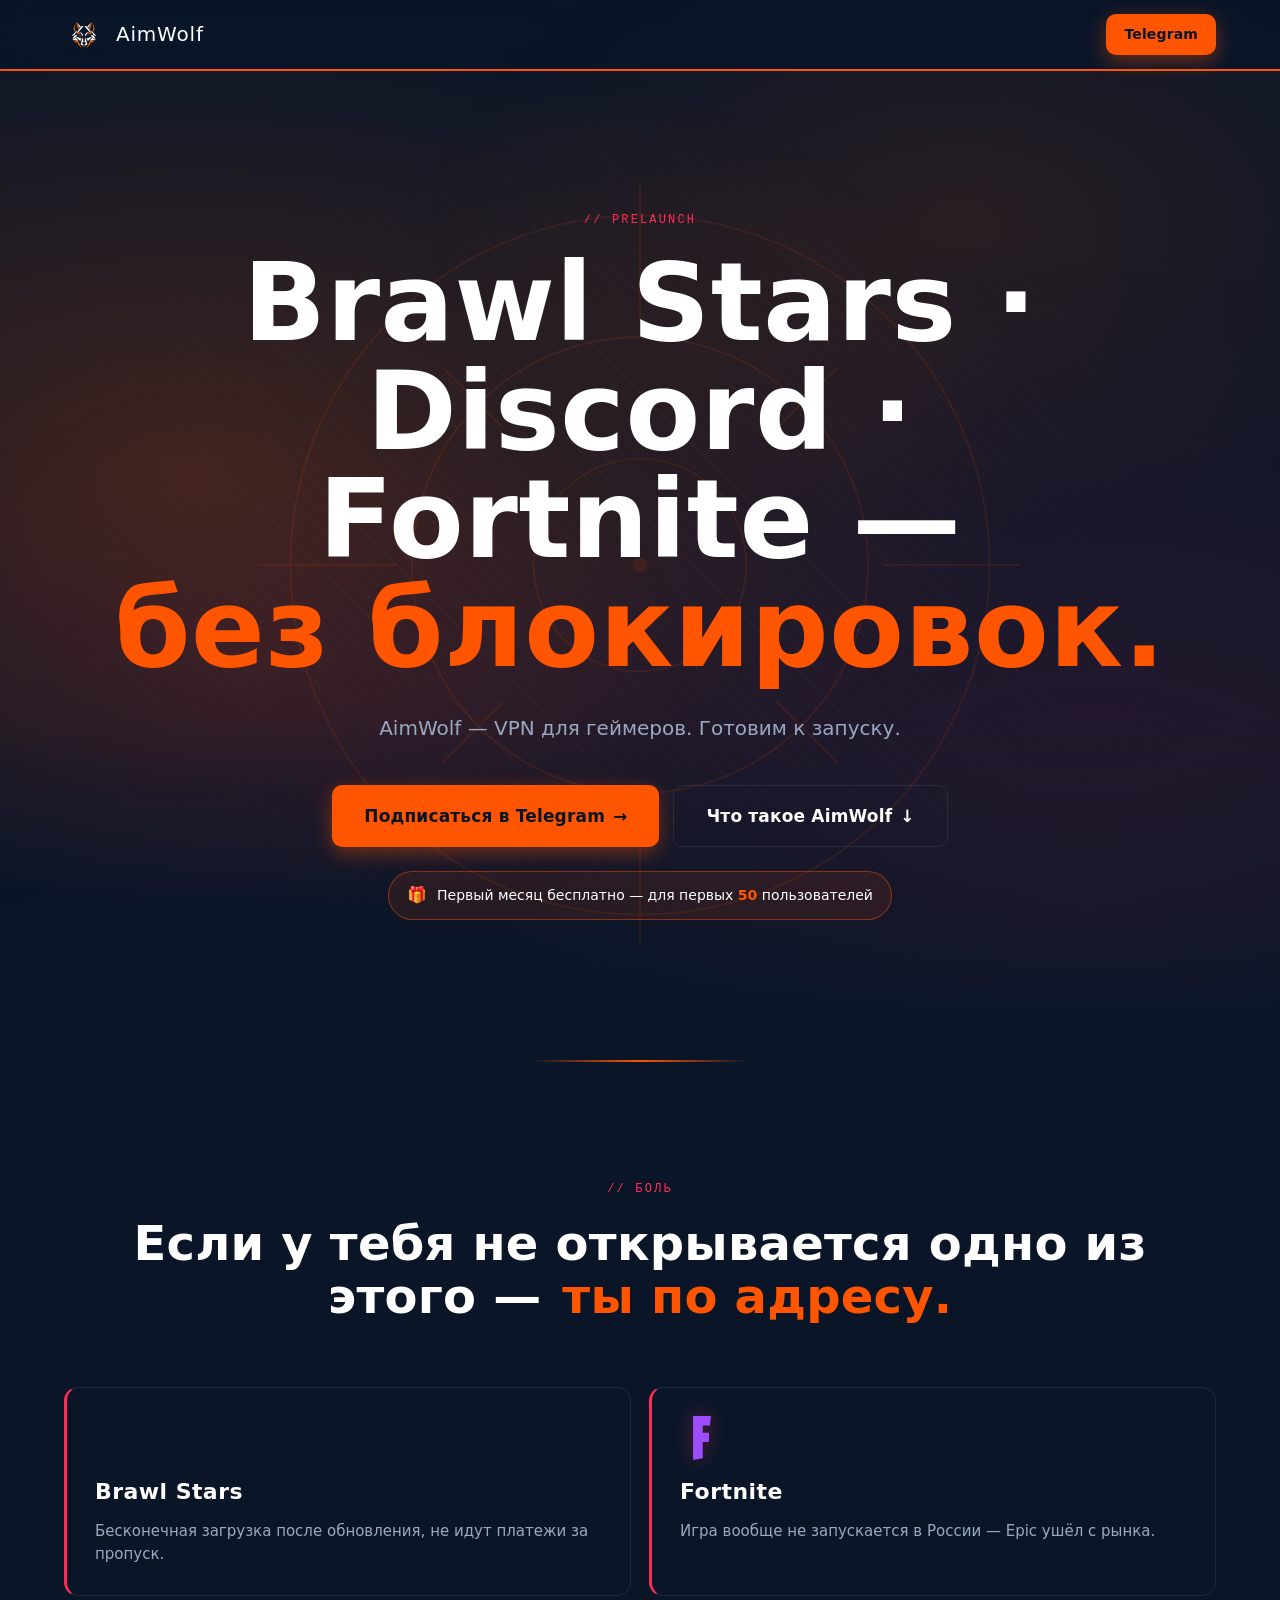
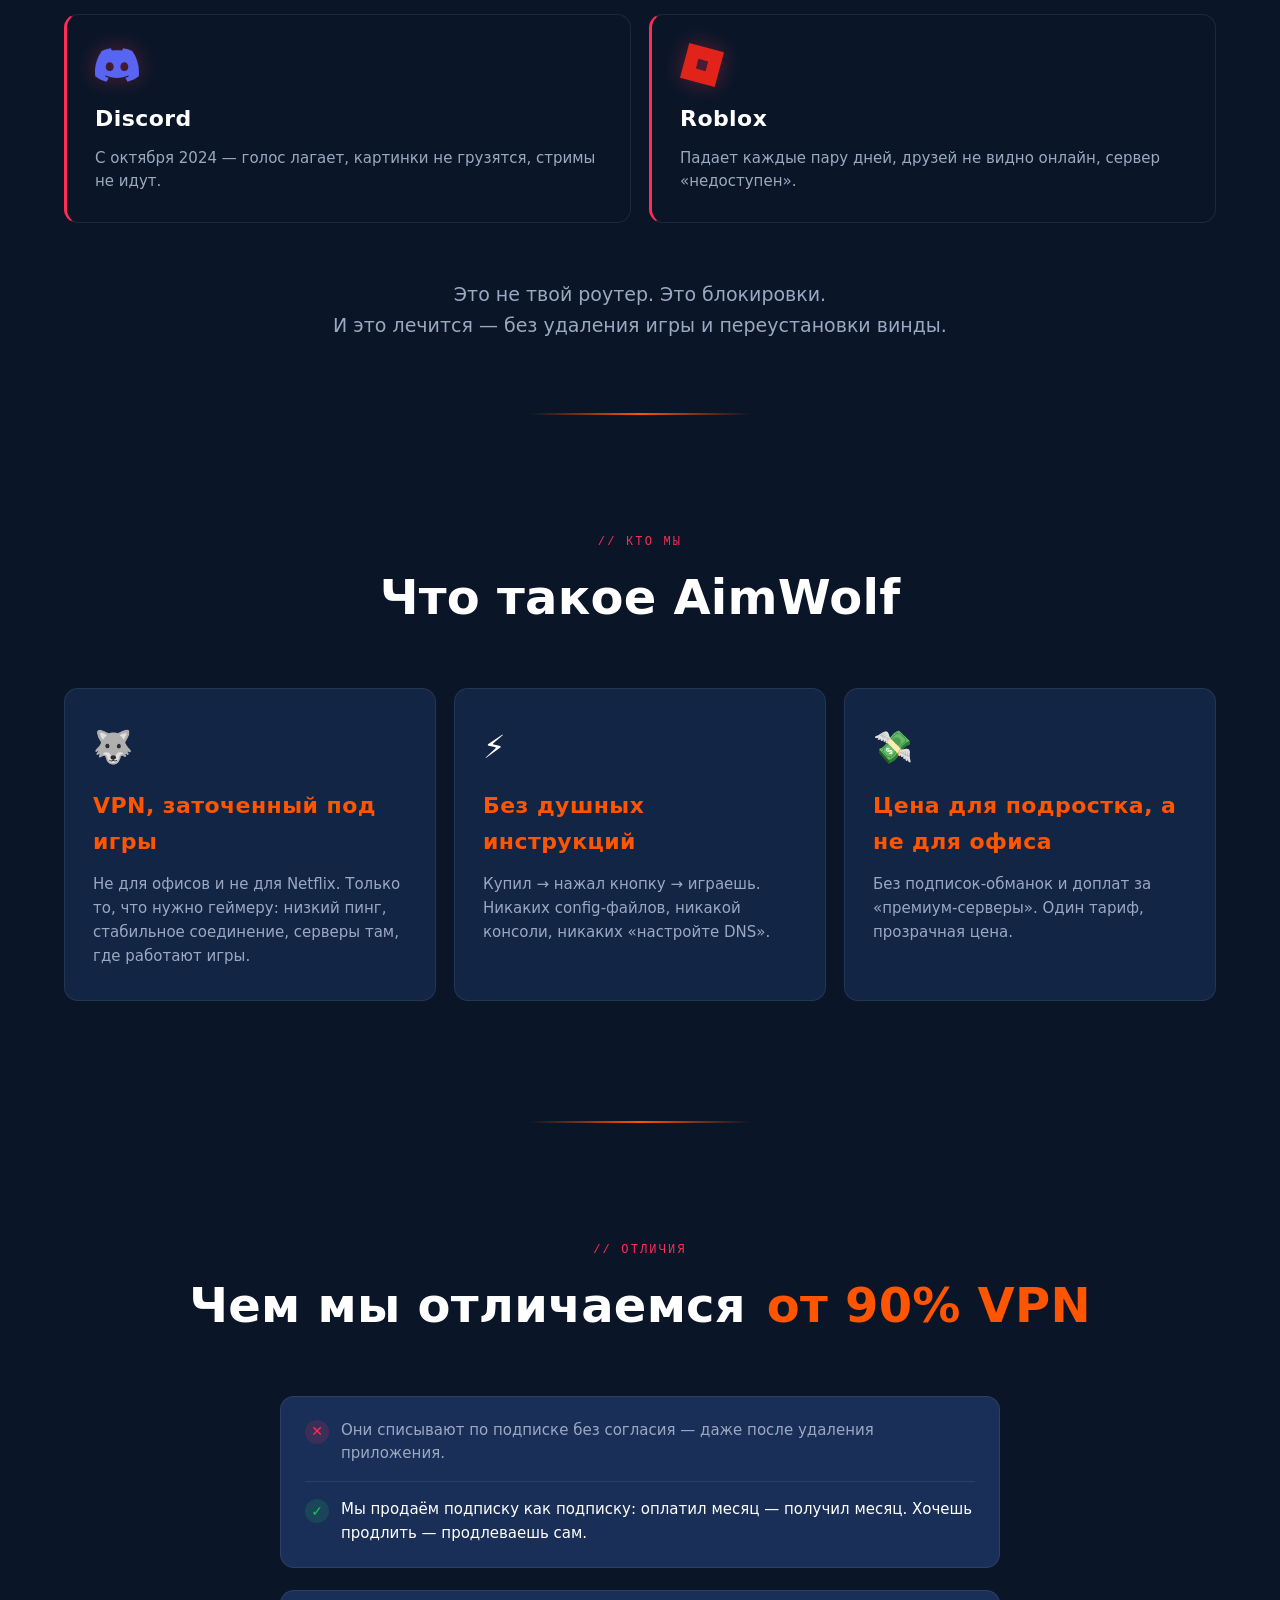
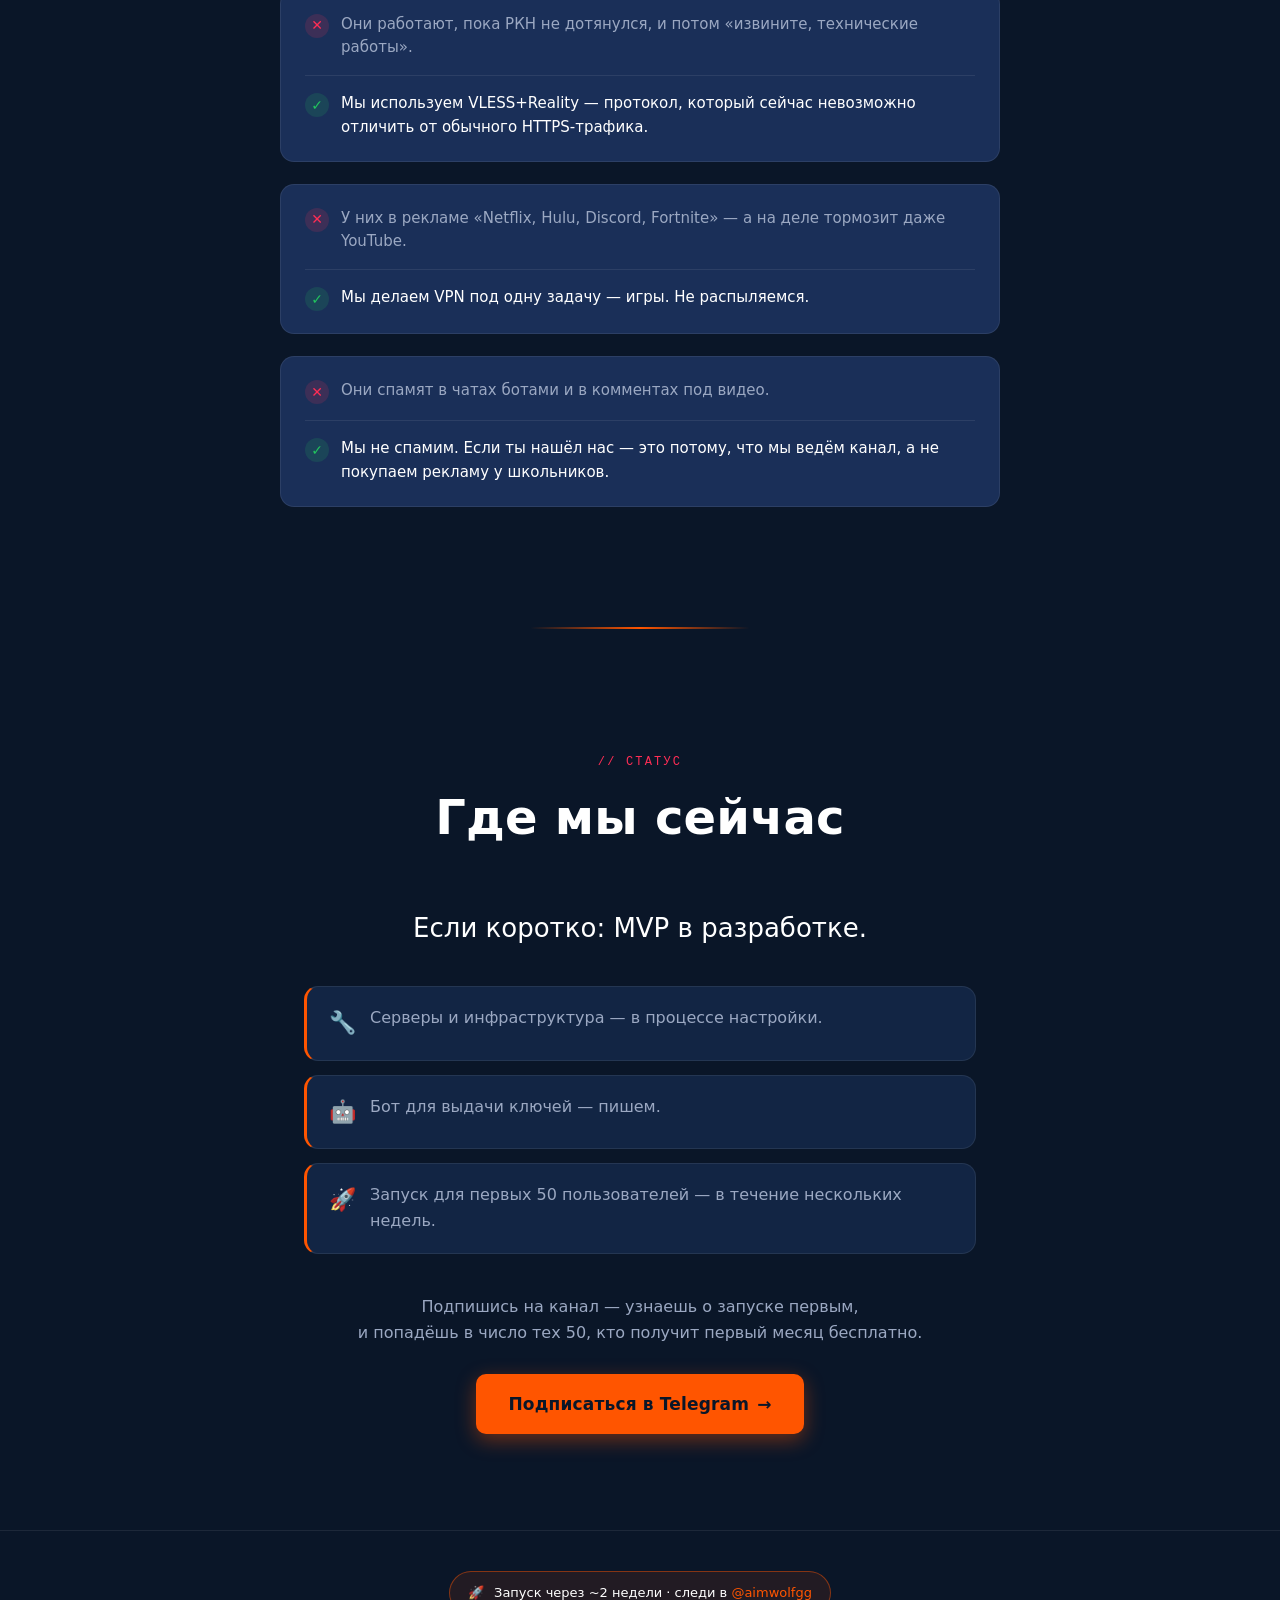
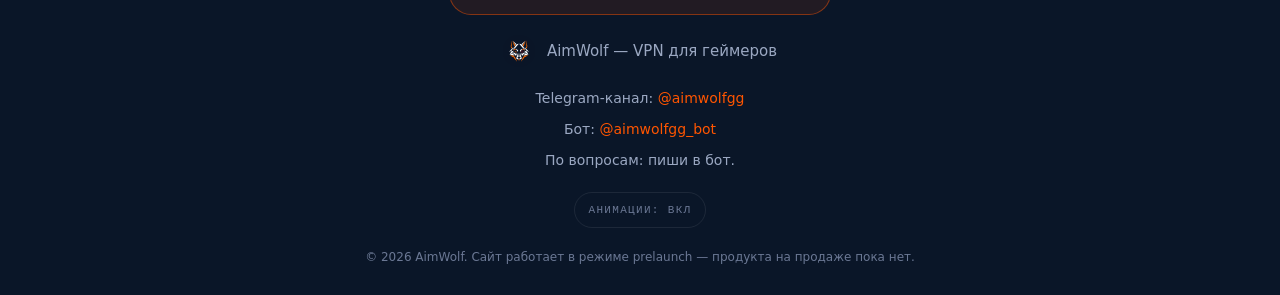
==== index.html @ 6e592250 "Заменил эмодзи на иконки сервисов в блоке «Боль» - Brawl Stars / Discord / Fortnite / Roblox: PNG/SV" ====
<!DOCTYPE html>
<html lang="ru">
<head>
  <meta charset="UTF-8">
  <meta name="viewport" content="width=device-width, initial-scale=1.0">
  <meta name="theme-color" content="#0A1628">

  <!-- Безопасность (frame-ancestors не работает через meta — задаётся серверным X-Frame-Options) -->
  <meta http-equiv="Content-Security-Policy"
        content="default-src 'self'; img-src 'self' data:; style-src 'self' https://fonts.googleapis.com; font-src https://fonts.gstatic.com; script-src 'self'; base-uri 'self'; form-action 'self';">
  <meta http-equiv="X-Content-Type-Options" content="nosniff">
  <meta name="referrer" content="strict-origin-when-cross-origin">

  <!-- SEO -->
  <title>AimWolf — VPN для геймеров. Brawl Stars, Discord, Fortnite без блокировок</title>
  <meta name="description" content="VPN для тех, кто играет. Возвращаем Brawl Stars, Discord, Fortnite, Roblox в России. Без душных инструкций, без подписок-обманок. Скоро запуск.">

  <!-- Open Graph -->
  <meta property="og:type" content="website">
  <meta property="og:title" content="AimWolf — VPN для геймеров">
  <meta property="og:description" content="Brawl Stars · Discord · Fortnite — без блокировок. Скоро запуск.">
  <meta property="og:image" content="https://aimwolfgg.github.io/assets/img/og-banner.png">
  <meta property="og:url" content="https://aimwolfgg.github.io">
  <meta property="og:locale" content="ru_RU">
  <meta name="twitter:card" content="summary_large_image">

  <!-- Favicon -->
  <link rel="icon" type="image/png" href="assets/img/logo.jpg">

  <!-- Шрифты — preconnect для скорости -->
  <link rel="preconnect" href="https://fonts.googleapis.com">
  <link rel="preconnect" href="https://fonts.gstatic.com" crossorigin>
  <link rel="stylesheet" href="https://fonts.googleapis.com/css2?family=Russo+One&family=Inter:wght@400;500;600;700&family=JetBrains+Mono:wght@500&display=swap">

  <link rel="stylesheet" href="assets/css/styles.css">
</head>
<body>

  <!-- ============== HEADER ============== -->
  <header class="site-header">
    <div class="container site-header__inner">
      <a href="#top" class="site-header__brand" aria-label="AimWolf — на главную">
        <img src="assets/img/logo.jpg" alt="" class="site-header__logo" width="40" height="40">
        <span class="site-header__name">AimWolf</span>
      </a>
      <a href="https://t.me/aimwolfgg"
         class="btn btn--primary btn--small"
         target="_blank"
         rel="noopener noreferrer">
        Telegram
      </a>
    </div>
  </header>

  <main id="top">

    <!-- ============== HERO ============== -->
    <section class="hero">
      <div class="hero__bg" aria-hidden="true"></div>
      <svg class="hero__crosshair" viewBox="0 0 200 200" fill="none" stroke="currentColor" stroke-width="0.5" aria-hidden="true">
        <circle cx="100" cy="100" r="92"/>
        <circle cx="100" cy="100" r="60"/>
        <circle cx="100" cy="100" r="28"/>
        <circle cx="100" cy="100" r="2" fill="currentColor" stroke="none"/>
        <line x1="100" y1="0"   x2="100" y2="36"/>
        <line x1="100" y1="164" x2="100" y2="200"/>
        <line x1="0"   y1="100" x2="36"  y2="100"/>
        <line x1="164" y1="100" x2="200" y2="100"/>
        <line x1="48"  y1="48"  x2="64"  y2="64"/>
        <line x1="136" y1="64"  x2="152" y2="48"/>
        <line x1="48"  y1="152" x2="64"  y2="136"/>
        <line x1="136" y1="136" x2="152" y2="152"/>
      </svg>
      <div class="container hero__inner">
        <span class="section-tag">// PRELAUNCH</span>
        <h1 class="hero__title">
          Brawl Stars · Discord · Fortnite —
          <span class="hero__title-accent">без блокировок.</span>
        </h1>
        <p class="hero__subtitle">
          AimWolf — VPN для геймеров. Готовим к запуску.
        </p>
        <div class="hero__ctas">
          <a href="https://t.me/aimwolfgg"
             class="btn btn--primary btn--large"
             target="_blank"
             rel="noopener noreferrer">
            Подписаться в Telegram
            <span class="btn__arrow" aria-hidden="true">→</span>
          </a>
          <a href="#about" class="btn btn--ghost btn--large">
            Что такое AimWolf
            <span class="btn__arrow" aria-hidden="true">↓</span>
          </a>
        </div>
        <div class="hero__fomo">
          <span class="hero__fomo-icon" aria-hidden="true">🎁</span>
          <span>Первый месяц бесплатно — для первых <strong>50</strong> пользователей</span>
        </div>
      </div>
    </section>

    <!-- ============== PAIN ============== -->
    <section class="pain" id="games">
      <div class="container">
        <span class="section-tag">// БОЛЬ</span>
        <h2 class="section-title">
          Если у тебя не открывается одно из этого —
          <span class="section-title__accent">ты по адресу.</span>
        </h2>

        <div class="pain__grid">
          <article class="pain-card">
            <img src="assets/img/games/brawlstars.png" alt="Brawl Stars" width="44" height="44" class="pain-card__icon" loading="lazy" decoding="async">
            <h3 class="pain-card__title">Brawl Stars</h3>
            <p class="pain-card__text">
              Бесконечная загрузка после обновления, не идут платежи за пропуск.
            </p>
          </article>

          <article class="pain-card">
            <img src="assets/img/games/fortnite.svg" alt="Fortnite" width="44" height="44" class="pain-card__icon" loading="lazy" decoding="async">
            <h3 class="pain-card__title">Fortnite</h3>
            <p class="pain-card__text">
              Игра вообще не запускается в России — Epic ушёл с рынка.
            </p>
          </article>

          <article class="pain-card">
            <img src="assets/img/games/discord.svg" alt="Discord" width="44" height="44" class="pain-card__icon" loading="lazy" decoding="async">
            <h3 class="pain-card__title">Discord</h3>
            <p class="pain-card__text">
              С октября 2024 — голос лагает, картинки не грузятся, стримы не идут.
            </p>
          </article>

          <article class="pain-card">
            <img src="assets/img/games/roblox.svg" alt="Roblox" width="44" height="44" class="pain-card__icon" loading="lazy" decoding="async">
            <h3 class="pain-card__title">Roblox</h3>
            <p class="pain-card__text">
              Падает каждые пару дней, друзей не видно онлайн, сервер «недоступен».
            </p>
          </article>
        </div>

        <p class="pain__note">
          Это не твой роутер. Это блокировки.<br>
          И это лечится — без удаления игры и переустановки винды.
        </p>
      </div>
    </section>

    <!-- ============== ABOUT ============== -->
    <section class="about" id="about">
      <div class="container">
        <span class="section-tag">// КТО МЫ</span>
        <h2 class="section-title">Что такое AimWolf</h2>

        <div class="about__grid">
          <article class="about-card">
            <div class="about-card__icon" aria-hidden="true">🐺</div>
            <h3 class="about-card__title">VPN, заточенный под игры</h3>
            <p class="about-card__text">
              Не для офисов и не для Netflix. Только то, что нужно геймеру:
              низкий пинг, стабильное соединение, серверы там, где работают игры.
            </p>
          </article>

          <article class="about-card">
            <div class="about-card__icon" aria-hidden="true">⚡</div>
            <h3 class="about-card__title">Без душных инструкций</h3>
            <p class="about-card__text">
              Купил → нажал кнопку → играешь.
              Никаких config-файлов, никакой консоли, никаких «настройте DNS».
            </p>
          </article>

          <article class="about-card">
            <div class="about-card__icon" aria-hidden="true">💸</div>
            <h3 class="about-card__title">Цена для подростка, а не для офиса</h3>
            <p class="about-card__text">
              Без подписок-обманок и доплат за «премиум-серверы».
              Один тариф, прозрачная цена.
            </p>
          </article>
        </div>
      </div>
    </section>

    <!-- ============== DIFFERENTIATION ============== -->
    <section class="diff" id="diff">
      <div class="container">
        <span class="section-tag">// ОТЛИЧИЯ</span>
        <h2 class="section-title">
          Чем мы отличаемся
          <span class="section-title__accent">от 90% VPN</span>
        </h2>

        <div class="diff__list">
          <article class="diff-row">
            <div class="diff-row__bad">
              <span class="diff-row__mark diff-row__mark--bad" aria-hidden="true">✕</span>
              <p>Они списывают по подписке без согласия — даже после удаления приложения.</p>
            </div>
            <div class="diff-row__good">
              <span class="diff-row__mark diff-row__mark--good" aria-hidden="true">✓</span>
              <p>Мы продаём подписку как подписку: оплатил месяц — получил месяц. Хочешь продлить — продлеваешь сам.</p>
            </div>
          </article>

          <article class="diff-row">
            <div class="diff-row__bad">
              <span class="diff-row__mark diff-row__mark--bad" aria-hidden="true">✕</span>
              <p>Они работают, пока РКН не дотянулся, и потом «извините, технические работы».</p>
            </div>
            <div class="diff-row__good">
              <span class="diff-row__mark diff-row__mark--good" aria-hidden="true">✓</span>
              <p>Мы используем VLESS+Reality — протокол, который сейчас невозможно отличить от обычного HTTPS-трафика.</p>
            </div>
          </article>

          <article class="diff-row">
            <div class="diff-row__bad">
              <span class="diff-row__mark diff-row__mark--bad" aria-hidden="true">✕</span>
              <p>У них в рекламе «Netflix, Hulu, Discord, Fortnite» — а на деле тормозит даже YouTube.</p>
            </div>
            <div class="diff-row__good">
              <span class="diff-row__mark diff-row__mark--good" aria-hidden="true">✓</span>
              <p>Мы делаем VPN под одну задачу — игры. Не распыляемся.</p>
            </div>
          </article>

          <article class="diff-row">
            <div class="diff-row__bad">
              <span class="diff-row__mark diff-row__mark--bad" aria-hidden="true">✕</span>
              <p>Они спамят в чатах ботами и в комментах под видео.</p>
            </div>
            <div class="diff-row__good">
              <span class="diff-row__mark diff-row__mark--good" aria-hidden="true">✓</span>
              <p>Мы не спамим. Если ты нашёл нас — это потому, что мы ведём канал, а не покупаем рекламу у школьников.</p>
            </div>
          </article>
        </div>
      </div>
    </section>

    <!-- ============== STATUS ============== -->
    <section class="status" id="status">
      <div class="container status__inner">
        <span class="section-tag">// СТАТУС</span>
        <h2 class="section-title">Где мы сейчас</h2>
        <p class="status__lead">Если коротко: MVP в разработке.</p>

        <ul class="status__list">
          <li class="status__item">
            <span class="status__icon" aria-hidden="true">🔧</span>
            <span>Серверы и инфраструктура — в процессе настройки.</span>
          </li>
          <li class="status__item">
            <span class="status__icon" aria-hidden="true">🤖</span>
            <span>Бот для выдачи ключей — пишем.</span>
          </li>
          <li class="status__item">
            <span class="status__icon" aria-hidden="true">🚀</span>
            <span>Запуск для первых 50 пользователей — в течение нескольких недель.</span>
          </li>
        </ul>

        <p class="status__cta-text">
          Подпишись на канал — узнаешь о запуске первым,<br>
          и попадёшь в число тех 50, кто получит первый месяц бесплатно.
        </p>

        <a href="https://t.me/aimwolfgg"
           class="btn btn--primary btn--large btn--pulse"
           target="_blank"
           rel="noopener noreferrer">
          Подписаться в Telegram
          <span class="btn__arrow" aria-hidden="true">→</span>
        </a>
      </div>
    </section>

  </main>

  <!-- ============== FOOTER ============== -->
  <footer class="site-footer">
    <div class="container site-footer__inner">
      <div class="site-footer__progress">
        <span aria-hidden="true">🚀</span>
        <span>Запуск через ~2 недели · следи в <a href="https://t.me/aimwolfgg" target="_blank" rel="noopener noreferrer">@aimwolfgg</a></span>
      </div>

      <div class="site-footer__brand">
        <img src="assets/img/logo.jpg" alt="" class="site-footer__logo" width="32" height="32">
        <span>AimWolf — VPN для геймеров</span>
      </div>

      <ul class="site-footer__links">
        <li>
          Telegram-канал:
          <a href="https://t.me/aimwolfgg" target="_blank" rel="noopener noreferrer">@aimwolfgg</a>
        </li>
        <li>
          Бот:
          <a href="https://t.me/aimwolfgg_bot" target="_blank" rel="noopener noreferrer">@aimwolfgg_bot</a>
        </li>
        <li>
          По вопросам: пиши в бот.
        </li>
      </ul>

      <button type="button"
              class="site-footer__toggle"
              id="motion-toggle"
              aria-pressed="false"
              aria-label="Переключить анимации сайта">
        Анимации: вкл
      </button>

      <p class="site-footer__legal">
        © 2026 AimWolf. Сайт работает в режиме prelaunch — продукта на продаже пока нет.
      </p>
    </div>
  </footer>

  <script src="assets/js/main.js" defer></script>
</body>
</html>
---- assets/css/styles.css ----
/* ==========================================================================
   AimWolf — Design System
   Dark · RU only · Mobile-first · Gaming-focused
   ========================================================================== */

/* ===== RESET ===== */
*, *::before, *::after { box-sizing: border-box; margin: 0; padding: 0; }
html { -webkit-text-size-adjust: 100%; scroll-behavior: smooth; }
body {
  min-height: 100vh;
  min-height: 100dvh;
  line-height: 1.65;
  -webkit-font-smoothing: antialiased;
  -moz-osx-font-smoothing: grayscale;
  text-rendering: optimizeLegibility;
}
img, svg { max-width: 100%; height: auto; display: block; }
button, a { font: inherit; cursor: pointer; }
button { border: none; background: none; color: inherit; }
a { color: inherit; text-decoration: none; }
ul { list-style: none; }

/* ===== TOKENS ===== */
:root {
  --bg-primary: #0A1628;
  --bg-secondary: #122544;
  --bg-elevated: #1A2F58;

  --accent: #FF5500;
  --accent-hover: #FF7733;
  --accent-glow: rgba(255, 85, 0, 0.40);
  --accent-dim: rgba(255, 85, 0, 0.10);

  --accent-red: #FF2D55;
  --accent-red-glow: rgba(255, 45, 85, 0.35);

  --success: #22C55E;

  --text-primary: #FFFFFF;
  --text-muted: #9BA8C2;
  --text-dim: #6B7894;

  --border: rgba(255, 255, 255, 0.08);
  --border-hover: rgba(255, 85, 0, 0.45);

  --font-display: "Russo One", "Oswald", system-ui, sans-serif;
  --font-body: "Inter", system-ui, -apple-system, "Segoe UI", sans-serif;
  --font-mono: "JetBrains Mono", ui-monospace, "SFMono-Regular", Menlo, monospace;

  --container: 1200px;
  --section-pad: clamp(64px, 10vw, 120px);
  --radius: 14px;
  --radius-lg: 22px;

  --transition: 200ms cubic-bezier(0.4, 0, 0.2, 1);

  color-scheme: dark;
}

/* ===== BASE ===== */
body {
  background: var(--bg-primary);
  color: var(--text-primary);
  font-family: var(--font-body);
  font-size: 16px;
  overflow-x: hidden;
  position: relative;
  isolation: isolate;
}

/* Ambient-подфон на всю страницу — фиксированный, движется вместе со скроллом */
body::before {
  content: "";
  position: fixed;
  inset: 0;
  z-index: -10;
  pointer-events: none;
  background:
    radial-gradient(ellipse 60% 50% at 75% 25%, rgba(255, 85, 0, 0.13), transparent 70%),
    radial-gradient(ellipse 50% 45% at 20% 75%, rgba(255, 45, 85, 0.09), transparent 70%);
}

::selection {
  background: var(--accent);
  color: var(--bg-primary);
}

.container {
  width: 100%;
  max-width: var(--container);
  margin: 0 auto;
  padding: 0 24px;
}

/* ===== SECTION TAG (// БОЛЬ, // КТО МЫ и т.п.) ===== */
.section-tag {
  display: block;
  font-family: var(--font-mono);
  font-size: 12px;
  font-weight: 500;
  letter-spacing: 0.18em;
  color: var(--accent-red);
  margin-bottom: 18px;
  text-transform: uppercase;
  text-align: center;
}

/* ===== HEADER ===== */
.site-header {
  position: sticky;
  top: 0;
  z-index: 50;
  background: rgba(10, 22, 40, 0.85);
  backdrop-filter: blur(12px);
  -webkit-backdrop-filter: blur(12px);
  border-bottom: 2px solid var(--accent);
}
.site-header__inner {
  display: flex;
  align-items: center;
  justify-content: space-between;
  gap: 16px;
  padding-top: 14px;
  padding-bottom: 14px;
}
.site-header__brand {
  display: flex;
  align-items: center;
  gap: 12px;
  transition: opacity var(--transition);
}
.site-header__brand:hover { opacity: 0.85; }
.site-header__logo {
  width: 40px;
  height: 40px;
  border-radius: 50%;
}
.site-header__name {
  font-family: var(--font-display);
  font-size: 20px;
  letter-spacing: 0.04em;
}

/* ===== BUTTONS ===== */
.btn {
  display: inline-flex;
  align-items: center;
  justify-content: center;
  gap: 8px;
  padding: 12px 22px;
  border-radius: 10px;
  font-weight: 600;
  font-size: 15px;
  letter-spacing: 0.01em;
  transition: transform var(--transition), background var(--transition), box-shadow var(--transition);
  white-space: nowrap;
  position: relative;
}
.btn--primary {
  background: var(--accent);
  color: var(--bg-primary);
  box-shadow: 0 6px 20px var(--accent-glow);
}
.btn--primary:hover {
  background: var(--accent-hover);
  transform: translateY(-2px);
  box-shadow: 0 10px 28px var(--accent-glow);
}
.btn--primary:active { transform: translateY(0); }
.btn--small { padding: 9px 18px; font-size: 14px; }
.btn--large { padding: 16px 32px; font-size: 17px; }
.btn--ghost {
  background: transparent;
  color: var(--text-primary);
  border: 1px solid var(--border);
  box-shadow: none;
}
.btn--ghost:hover {
  background: rgba(255, 255, 255, 0.04);
  border-color: var(--border-hover);
  transform: translateY(-2px);
  box-shadow: none;
}
.btn--ghost:active { transform: translateY(0); }
.btn__arrow {
  display: inline-block;
  transition: transform var(--transition);
}
.btn:hover .btn__arrow { transform: translateX(4px); }

/* Pulse-эффект на главных CTA — язык мобильных игр */
.btn--pulse::before {
  content: "";
  position: absolute;
  inset: 0;
  border-radius: inherit;
  box-shadow: 0 0 0 0 var(--accent-glow);
  animation: pulse-ring 2.5s cubic-bezier(0.4, 0, 0.6, 1) infinite;
  pointer-events: none;
  z-index: -1;
}
@keyframes pulse-ring {
  0%   { box-shadow: 0 0 0 0 var(--accent-glow); }
  70%  { box-shadow: 0 0 0 18px rgba(255, 85, 0, 0); }
  100% { box-shadow: 0 0 0 0 rgba(255, 85, 0, 0); }
}

/* ===== SECTION TITLE ===== */
.section-title {
  font-family: var(--font-display);
  font-size: clamp(30px, 4.8vw, 48px);
  line-height: 1.1;
  letter-spacing: 0.005em;
  margin-bottom: clamp(40px, 6vw, 64px);
  text-align: center;
}
.section-title__accent { color: var(--accent); display: inline-block; margin-left: 4px; }

/* ===== HERO ===== */
.hero {
  position: relative;
  padding: clamp(80px, 12vw, 140px) 0 clamp(80px, 12vw, 140px);
  overflow: hidden;
  isolation: isolate;
}
.hero__bg {
  position: absolute;
  inset: 0;
  z-index: -2;
  background:
    radial-gradient(ellipse at 15% 40%, rgba(255, 85, 0, 0.22), transparent 55%),
    radial-gradient(ellipse at 85% 85%, rgba(255, 45, 85, 0.14), transparent 55%);
  mask-image: linear-gradient(180deg, black 0%, black 65%, transparent 100%);
  -webkit-mask-image: linear-gradient(180deg, black 0%, black 65%, transparent 100%);
}
.hero__bg::after {
  content: "";
  position: absolute;
  inset: 0;
  background-image: repeating-linear-gradient(
    45deg,
    rgba(255, 255, 255, 0.025) 0,
    rgba(255, 255, 255, 0.025) 1px,
    transparent 1px,
    transparent 14px
  );
  mask-image: radial-gradient(ellipse at center, black 30%, transparent 80%);
  -webkit-mask-image: radial-gradient(ellipse at center, black 30%, transparent 80%);
}

/* SVG-прицел — фоновая декорация, медленно вращается и пульсирует */
.hero__crosshair {
  position: absolute;
  top: 50%;
  left: 50%;
  width: min(110vmin, 760px);
  height: min(110vmin, 760px);
  color: var(--accent);
  opacity: 0.10;
  z-index: -1;
  pointer-events: none;
  transform: translate(-50%, -50%);
  animation: crosshair-rotate 90s linear infinite, crosshair-pulse 5s ease-in-out infinite;
  filter: drop-shadow(0 0 12px var(--accent-glow));
}
@keyframes crosshair-rotate {
  from { transform: translate(-50%, -50%) rotate(0deg); }
  to   { transform: translate(-50%, -50%) rotate(360deg); }
}
@keyframes crosshair-pulse {
  0%, 100% { opacity: 0.08; }
  50%      { opacity: 0.14; }
}

.hero__inner {
  text-align: center;
  position: relative;
  z-index: 1;
}
.hero__title {
  font-family: var(--font-display);
  font-size: clamp(44px, 8.5vw, 110px);
  line-height: 1;
  letter-spacing: 0.005em;
  margin-bottom: 28px;
  max-width: 1080px;
  margin-left: auto;
  margin-right: auto;
}
.hero__title-accent {
  color: var(--accent);
  display: inline-block;
}
.hero__subtitle {
  font-size: clamp(16px, 1.8vw, 20px);
  color: var(--text-muted);
  margin: 0 auto 40px;
  max-width: 540px;
}
.hero__ctas {
  display: flex;
  gap: 14px;
  justify-content: center;
  flex-wrap: wrap;
  margin-bottom: 24px;
}
.hero__fomo {
  display: inline-flex;
  align-items: center;
  gap: 10px;
  padding: 10px 18px;
  border: 1px solid var(--border-hover);
  background: var(--accent-dim);
  border-radius: 999px;
  font-size: 14px;
  color: var(--text-primary);
}
.hero__fomo strong {
  color: var(--accent);
  font-weight: 700;
}
.hero__fomo-icon { font-size: 16px; }

/* ===== PAIN ===== */
.pain {
  padding: var(--section-pad) 0 clamp(40px, 6vw, 72px);
  position: relative;
  overflow: hidden;
}
.pain .container { position: relative; z-index: 1; }
.pain__grid {
  display: flex;
  overflow-x: auto;
  scroll-snap-type: x mandatory;
  gap: 14px;
  margin-left: -24px;
  margin-right: -24px;
  padding: 4px 24px 18px;
  margin-bottom: 56px;
  -webkit-overflow-scrolling: touch;
  scrollbar-width: thin;
  scrollbar-color: var(--accent-dim) transparent;
}
.pain__grid::-webkit-scrollbar { height: 6px; }
.pain__grid::-webkit-scrollbar-thumb { background: var(--accent-dim); border-radius: 3px; }
@media (min-width: 720px) {
  .pain__grid {
    display: grid;
    grid-template-columns: repeat(2, 1fr);
    overflow-x: visible;
    gap: 18px;
    margin-left: 0;
    margin-right: 0;
    padding: 0;
  }
}
.pain-card {
  position: relative;
  flex: 0 0 78%;
  scroll-snap-align: start;
  padding: 28px 24px 28px 28px;
  background: transparent;
  border: 1px solid var(--border);
  border-left: 3px solid var(--accent-red);
  border-radius: var(--radius);
  transition: border-color var(--transition), transform var(--transition), background var(--transition);
  overflow: hidden;
  isolation: isolate;
}
@media (min-width: 720px) {
  .pain-card { flex: initial; }
}
/* Hover-вспышка — «активация» карточки, как урон в игре */
.pain-card::after {
  content: "";
  position: absolute;
  inset: 0;
  background: linear-gradient(180deg, transparent 0%, var(--accent-dim) 100%);
  opacity: 0;
  transition: opacity var(--transition);
  z-index: -1;
}
.pain-card:hover {
  border-color: var(--border-hover);
  border-left-color: var(--accent);
  transform: translateY(-4px);
}
.pain-card:hover::after { opacity: 1; }
.pain-card__icon {
  width: 44px;
  height: 44px;
  margin-bottom: 14px;
  display: block;
  object-fit: contain;
  filter: drop-shadow(0 0 10px var(--accent-red-glow));
  transition: filter var(--transition), transform var(--transition);
}
.pain-card:hover .pain-card__icon {
  filter: drop-shadow(0 0 16px var(--accent-glow));
  transform: scale(1.06) rotate(-2deg);
}
.pain-card__title {
  font-family: var(--font-display);
  font-size: 22px;
  letter-spacing: 0.02em;
  margin-bottom: 10px;
}
.pain-card__text {
  color: var(--text-muted);
  font-size: 15px;
  line-height: 1.55;
}
.pain__note {
  text-align: center;
  font-size: clamp(16px, 1.6vw, 19px);
  color: var(--text-muted);
  max-width: 620px;
  margin: 0 auto;
}

/* ===== ABOUT ===== */
.about {
  padding: var(--section-pad) 0;
  position: relative;
  overflow: hidden;
}
.about .container { position: relative; z-index: 1; }
.about__grid {
  display: grid;
  grid-template-columns: repeat(auto-fit, minmax(280px, 1fr));
  gap: 18px;
}
.about-card {
  padding: 32px 28px;
  background: var(--bg-secondary);
  border: 1px solid var(--border);
  border-radius: var(--radius);
  transition: border-color var(--transition), transform var(--transition);
}
.about-card:hover {
  border-color: var(--border-hover);
  transform: translateY(-4px);
}
.about-card__icon {
  font-size: 32px;
  margin-bottom: 14px;
}
.about-card__title {
  font-family: var(--font-display);
  font-size: 22px;
  letter-spacing: 0.02em;
  margin-bottom: 12px;
  color: var(--accent);
}
.about-card__text {
  color: var(--text-muted);
  font-size: 15px;
  line-height: 1.6;
}

/* ===== DIFF ===== */
.diff {
  padding: var(--section-pad) 0;
  position: relative;
  overflow: hidden;
}
.diff .container { position: relative; z-index: 1; }
.diff__list {
  display: flex;
  flex-direction: column;
  gap: 22px;
  max-width: 720px;
  margin: 0 auto;
}
.diff-row {
  display: flex;
  flex-direction: column;
  gap: 16px;
  background: var(--bg-elevated);
  border: 1px solid var(--border);
  border-radius: var(--radius);
  padding: 22px 24px;
  transition: border-color var(--transition), transform var(--transition);
}
.diff-row:hover {
  border-color: var(--border-hover);
  transform: translateY(-4px);
}
.diff-row__bad,
.diff-row__good {
  display: flex;
  gap: 12px;
  align-items: flex-start;
}
.diff-row__good {
  padding-top: 16px;
  border-top: 1px solid var(--border);
}
.diff-row__bad p,
.diff-row__good p {
  font-size: 15px;
  line-height: 1.55;
}
.diff-row__bad p { color: var(--text-muted); }
.diff-row__good p { color: var(--text-primary); }
.diff-row__mark {
  flex-shrink: 0;
  width: 24px;
  height: 24px;
  border-radius: 50%;
  display: inline-flex;
  align-items: center;
  justify-content: center;
  font-size: 14px;
  font-weight: 700;
  margin-top: 1px;
}
.diff-row__mark--bad {
  background: rgba(255, 45, 85, 0.15);
  color: var(--accent-red);
}
.diff-row__mark--good {
  background: rgba(34, 197, 94, 0.15);
  color: var(--success);
}

/* ===== STATUS ===== */
.status {
  padding: var(--section-pad) 0 clamp(72px, 8vw, 96px);
  text-align: center;
  position: relative;
  overflow: hidden;
}
.pain::before,
.about::before,
.diff::before,
.status::before {
  content: "";
  position: absolute;
  top: 0;
  left: 50%;
  transform: translateX(-50%);
  width: clamp(80px, 22%, 220px);
  height: 2px;
  background: linear-gradient(90deg, transparent, var(--accent), transparent);
}
.status .container { position: relative; z-index: 1; }
.status__inner {
  max-width: 720px;
  margin: 0 auto;
}
.status__lead {
  font-size: clamp(20px, 2.4vw, 26px);
  margin-bottom: 36px;
  color: var(--text-primary);
}
.status__list {
  display: flex;
  flex-direction: column;
  gap: 14px;
  margin-bottom: 40px;
  text-align: left;
}
.status__item {
  display: flex;
  gap: 14px;
  align-items: flex-start;
  padding: 18px 22px;
  background: var(--bg-secondary);
  border: 1px solid var(--border);
  border-left: 3px solid var(--accent);
  border-radius: var(--radius);
  font-size: 16px;
  color: var(--text-muted);
  transition: border-color var(--transition), transform var(--transition);
}
.status__item:hover {
  border-color: var(--border-hover);
  border-left-color: var(--accent-hover);
  transform: translateY(-4px);
}
.status__icon {
  font-size: 22px;
  flex-shrink: 0;
}
.status__cta-text {
  color: var(--text-muted);
  margin-bottom: 28px;
  font-size: 16px;
}

/* В status тэг центрируется */
.status .section-tag { display: inline-block; }

/* ===== FOOTER ===== */
.site-footer {
  border-top: 1px solid var(--border);
  background: var(--bg-primary);
  padding: 40px 0 28px;
}
.site-footer__inner {
  display: flex;
  flex-direction: column;
  gap: 20px;
  align-items: center;
  text-align: center;
}
.site-footer__progress {
  display: inline-flex;
  align-items: center;
  gap: 10px;
  padding: 10px 18px;
  background: var(--accent-dim);
  border: 1px solid var(--border-hover);
  border-radius: 999px;
  font-size: 13px;
  color: var(--text-primary);
}
.site-footer__progress a {
  color: var(--accent);
  transition: color var(--transition);
}
.site-footer__progress a:hover { color: var(--accent-hover); }
.site-footer__toggle {
  font-family: var(--font-mono);
  font-size: 11px;
  letter-spacing: 0.12em;
  color: var(--text-dim);
  text-transform: uppercase;
  padding: 8px 14px;
  border: 1px solid var(--border);
  border-radius: 999px;
  transition: color var(--transition), border-color var(--transition);
}
.site-footer__toggle:hover {
  color: var(--text-primary);
  border-color: var(--border-hover);
}
.site-footer__toggle[aria-pressed="true"] {
  color: var(--accent);
  border-color: var(--border-hover);
}
.site-footer__brand {
  display: flex;
  align-items: center;
  gap: 12px;
  font-size: 15px;
  color: var(--text-muted);
}
.site-footer__logo {
  width: 32px;
  height: 32px;
  border-radius: 50%;
}
.site-footer__links {
  display: flex;
  flex-direction: column;
  gap: 8px;
  font-size: 14px;
  color: var(--text-muted);
}
.site-footer__links a {
  color: var(--accent);
  transition: color var(--transition);
}
.site-footer__links a:hover { color: var(--accent-hover); }
.site-footer__legal {
  font-size: 12px;
  color: var(--text-dim);
  max-width: 600px;
  line-height: 1.6;
}

/* ===== ACCESSIBILITY ===== */
@media (prefers-reduced-motion: reduce) {
  *, *::before, *::after {
    animation-duration: 0.01ms !important;
    transition-duration: 0.01ms !important;
    scroll-behavior: auto !important;
  }
  .btn--pulse::before { animation: none; }
}

/* Явный пользовательский тогл (кнопка в футере) */
body.no-motion *, body.no-motion *::before, body.no-motion *::after {
  animation-duration: 0.01ms !important;
  transition-duration: 0.01ms !important;
}
body.no-motion .btn--pulse::before { animation: none; }
body.no-motion .hero__crosshair { animation: none; opacity: 0.06; }

:focus-visible {
  outline: 2px solid var(--accent);
  outline-offset: 3px;
  border-radius: 4px;
}
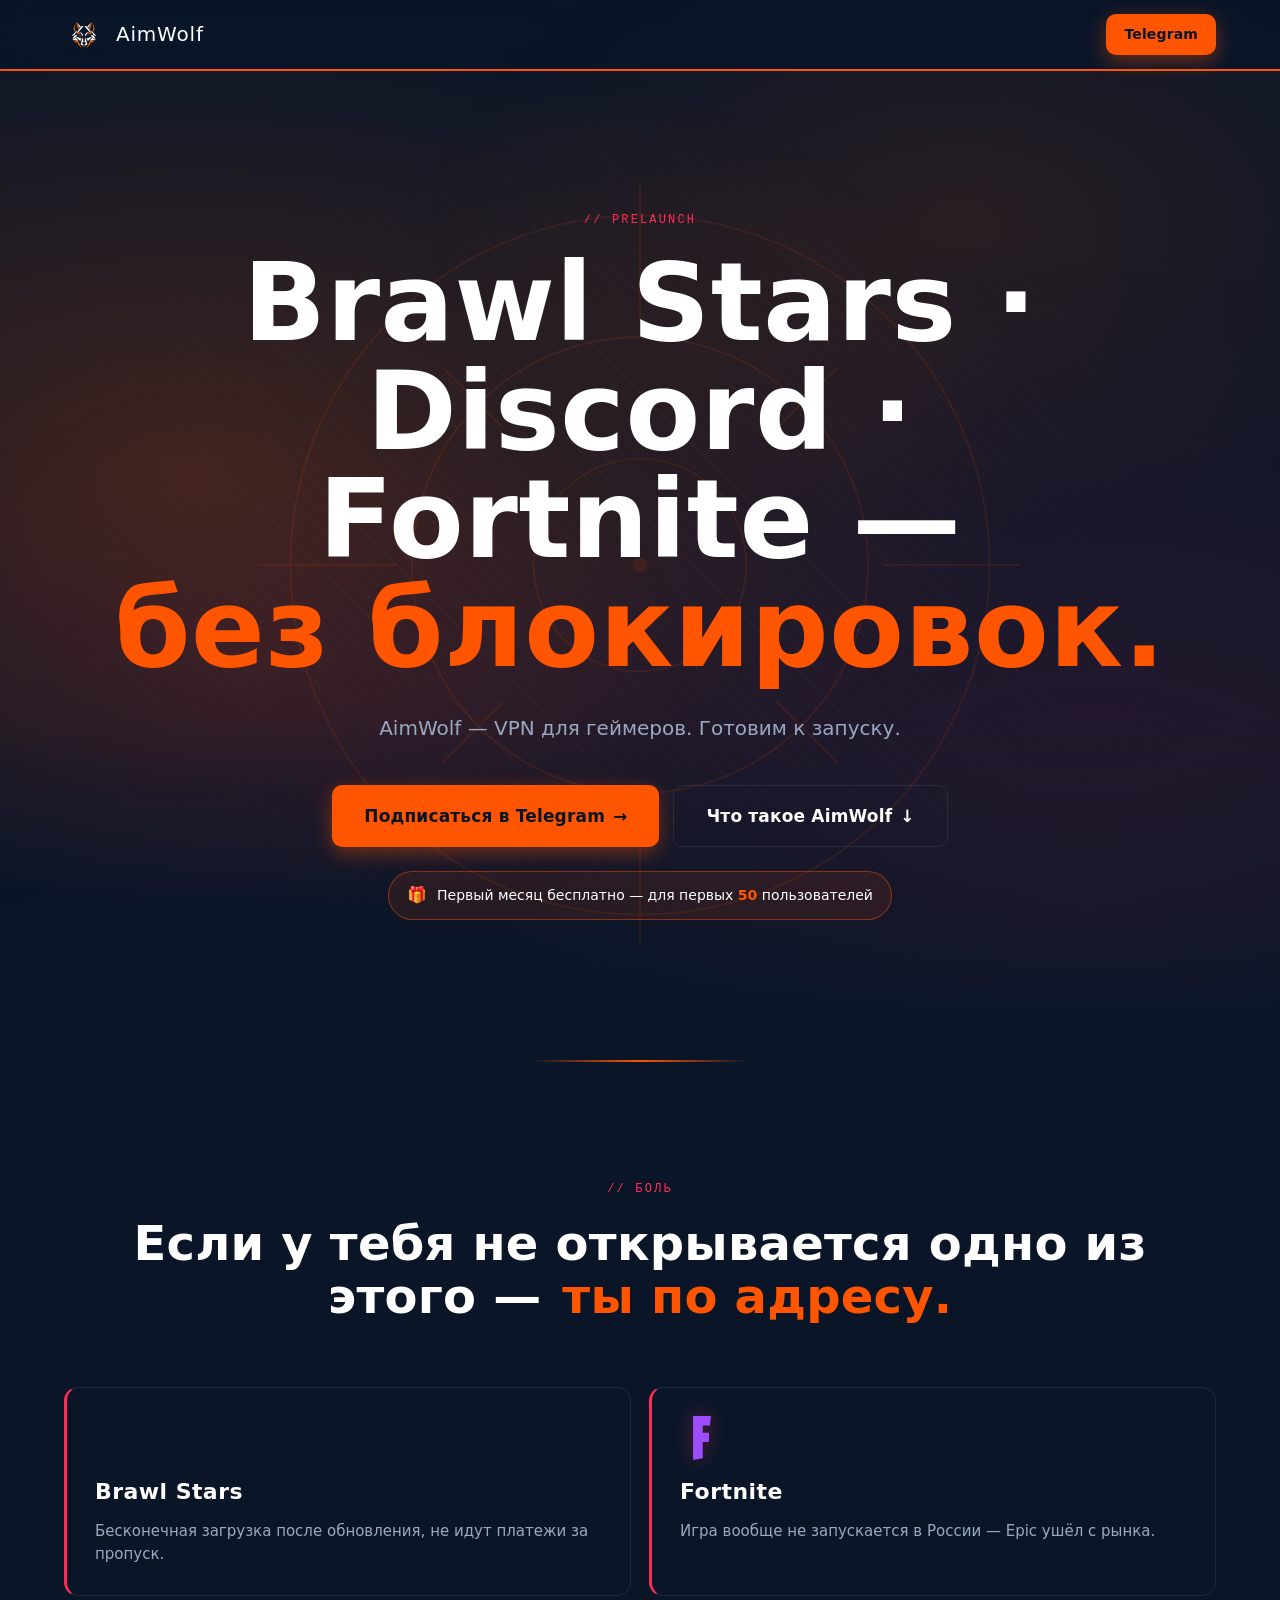
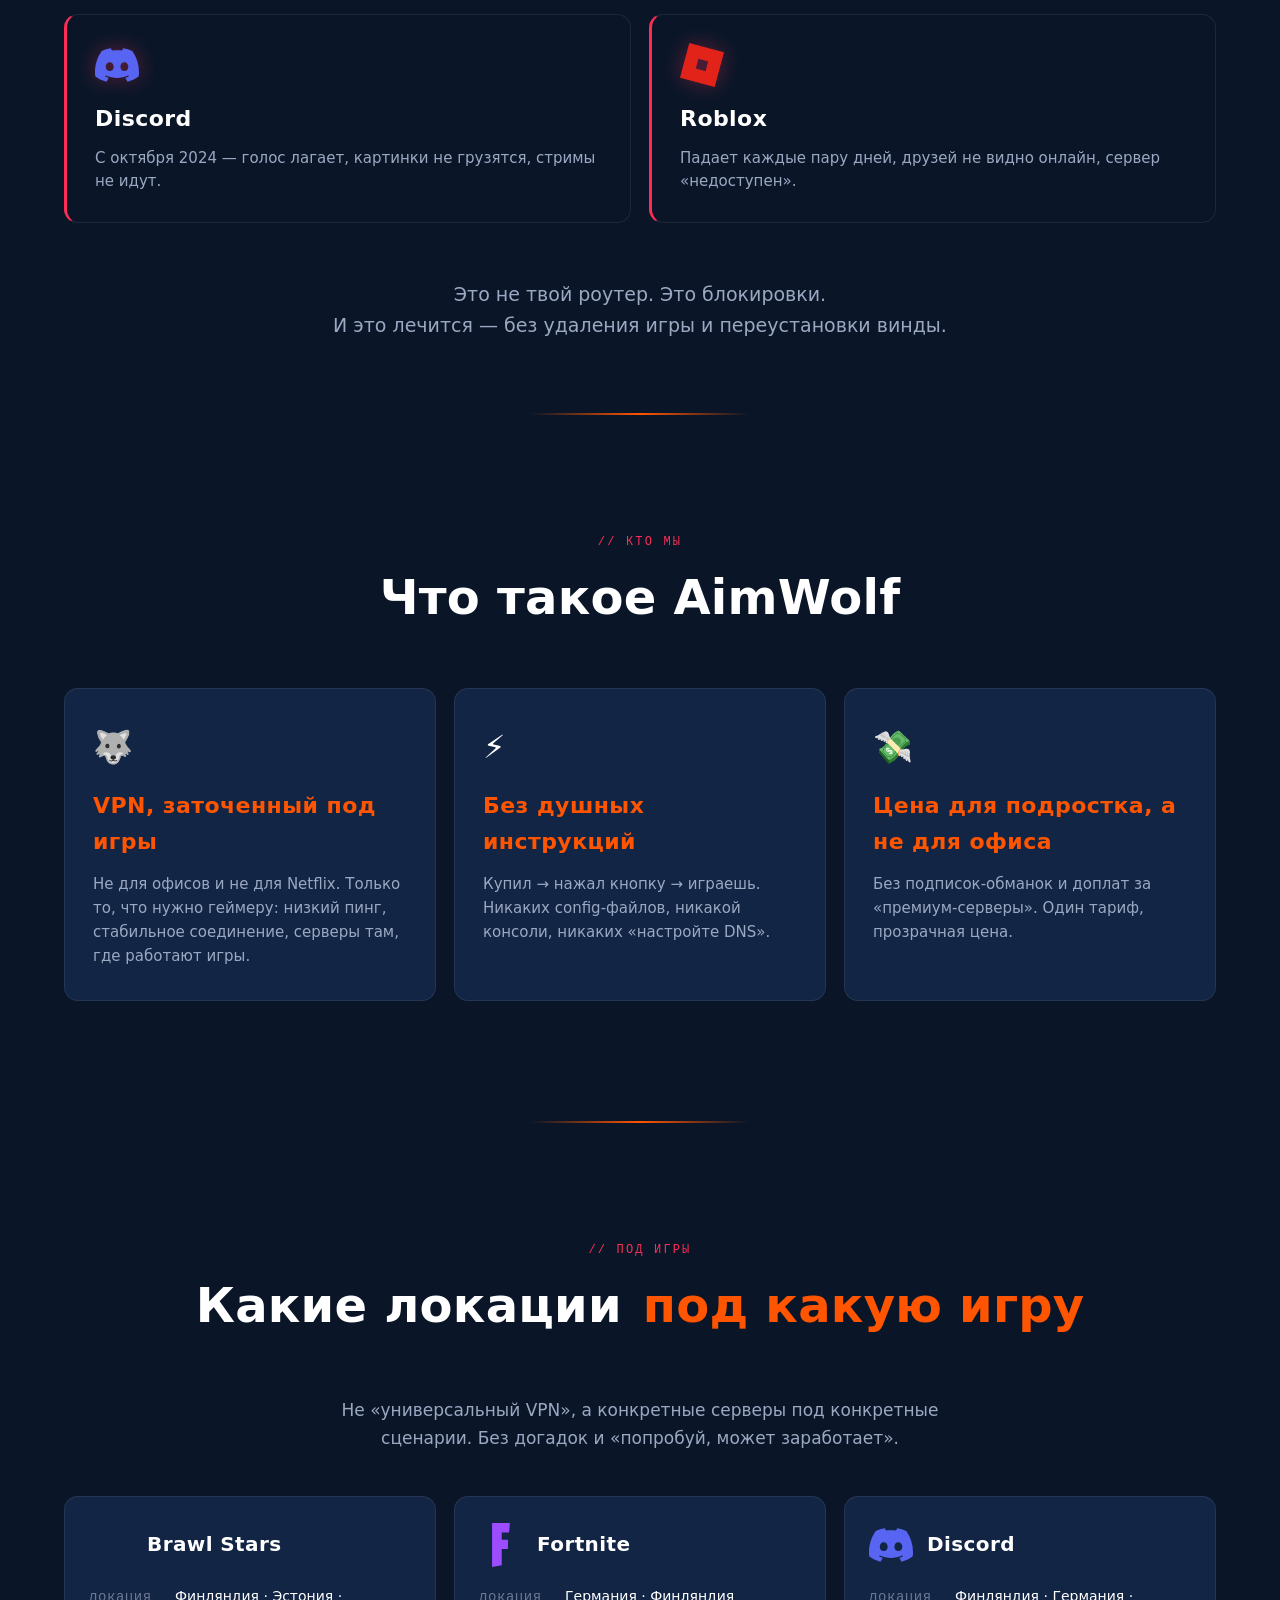
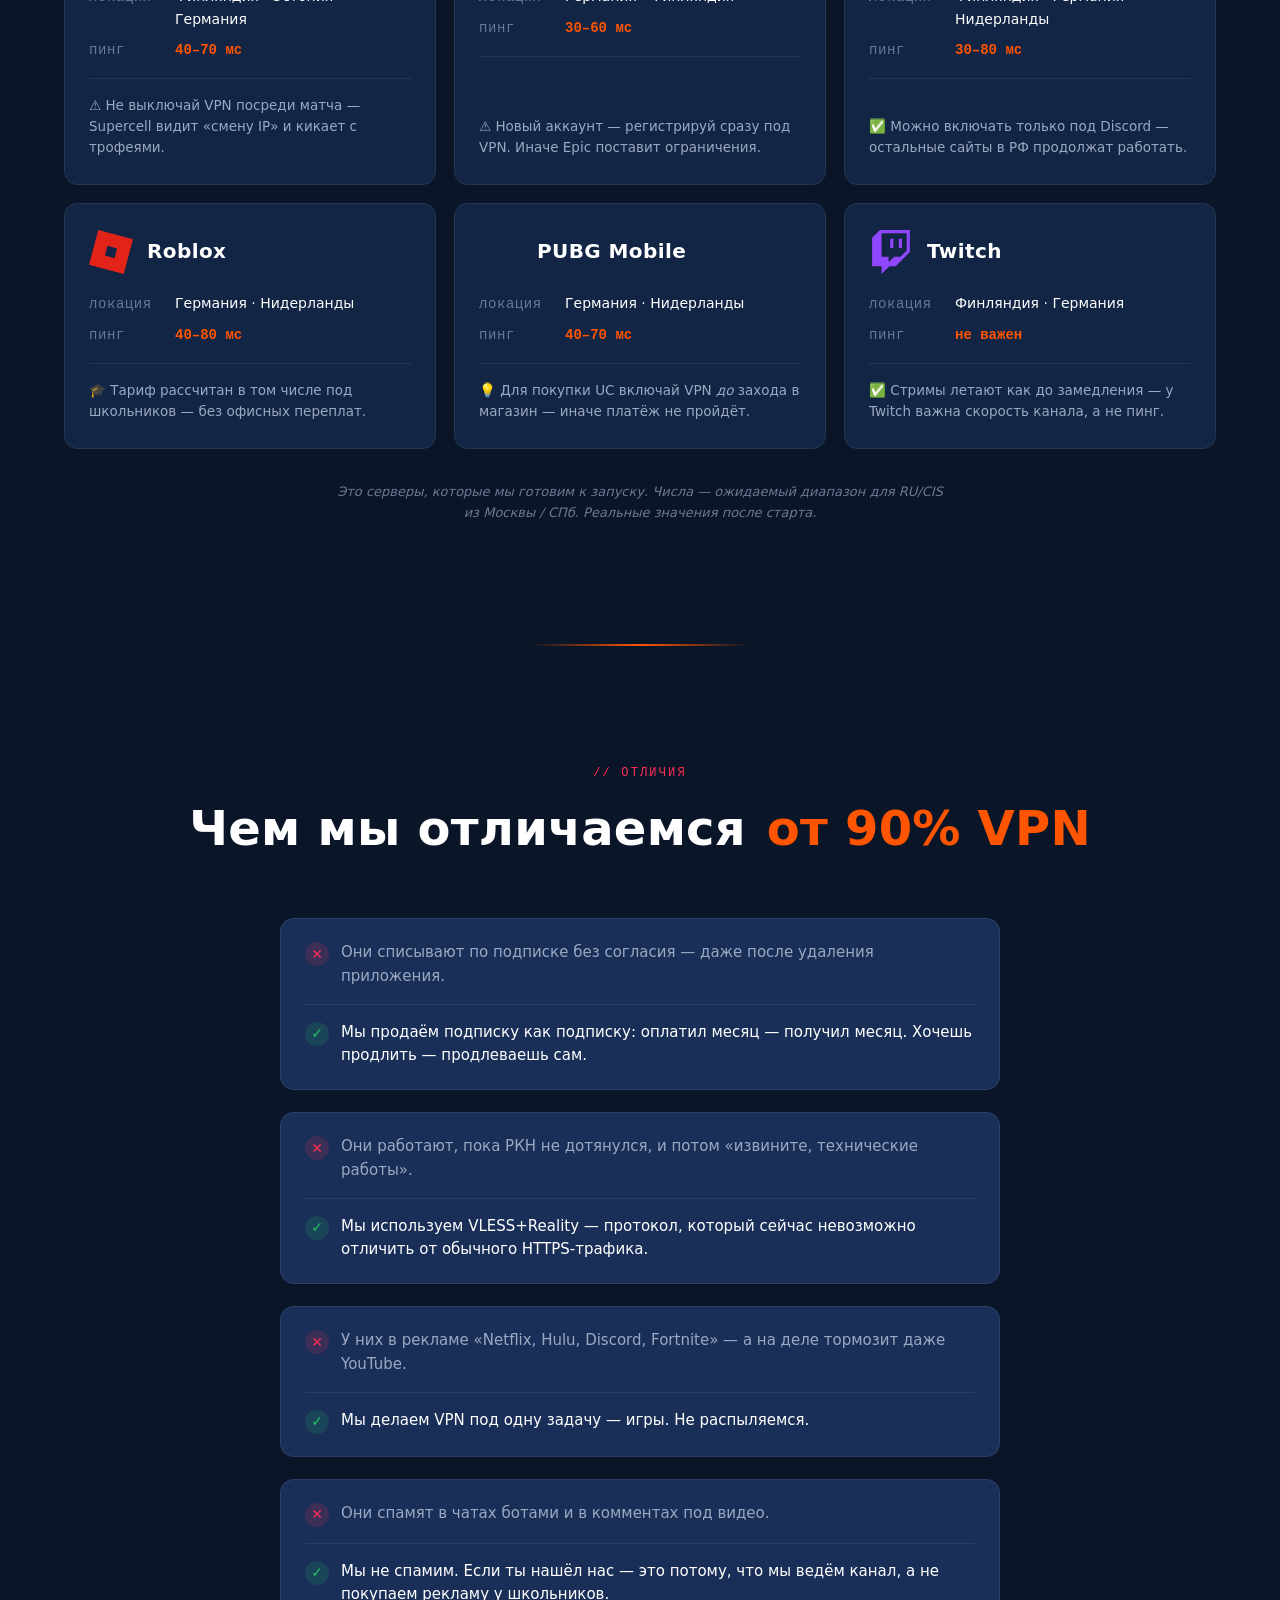
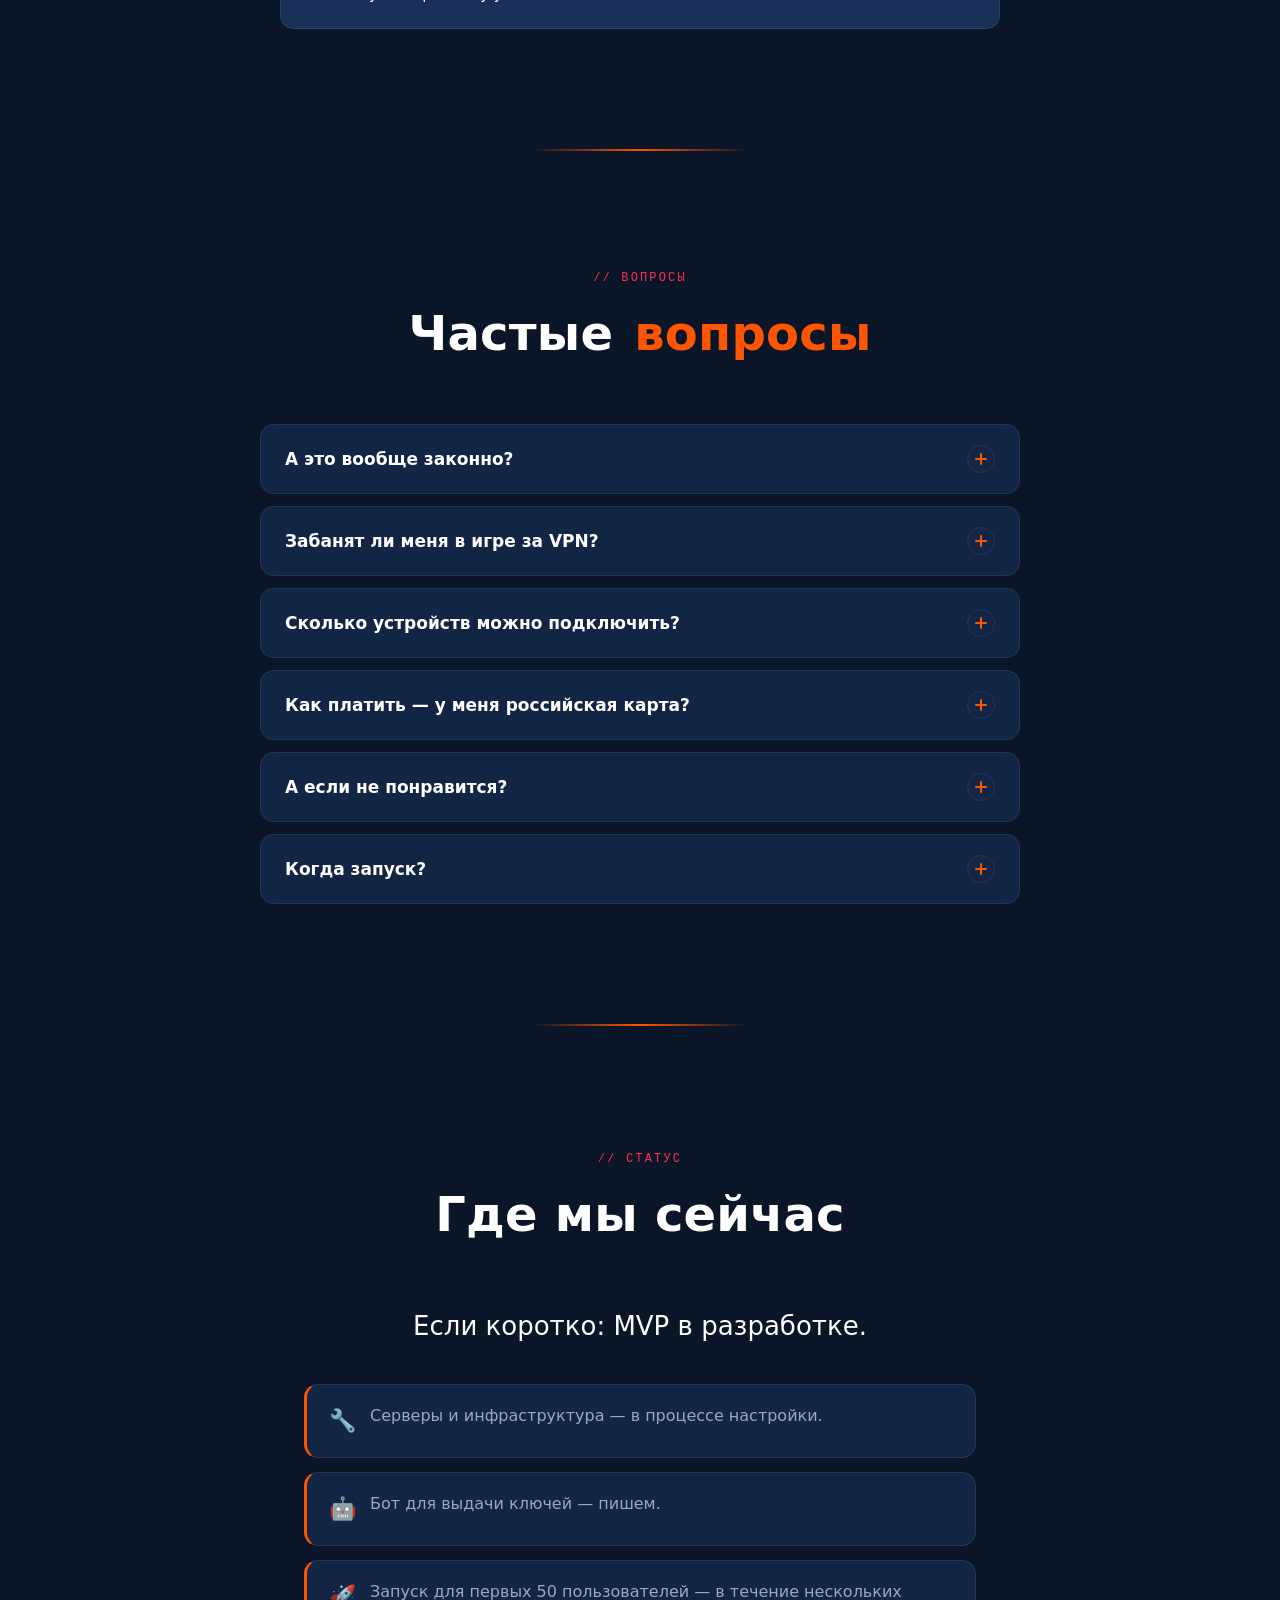
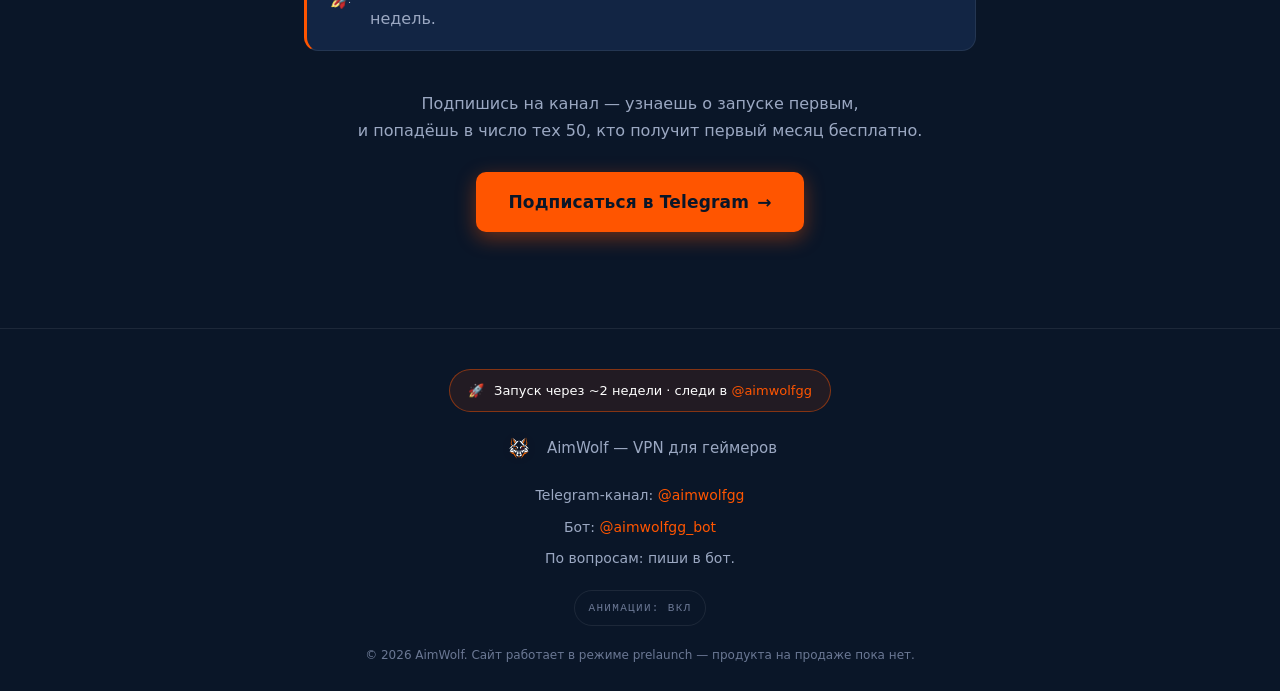
==== commit 1748d61b: "Add Locations and FAQ sections to prelaunch - New "Локации" section with 6 game cards (Brawl Stars, " ====
--- a/index.html
+++ b/index.html
@@ -187,6 +187,136 @@
       </div>
     </section>
 
+    <!-- ============== LOCATIONS ============== -->
+    <section class="locations" id="locations">
+      <div class="container">
+        <span class="section-tag">// ПОД ИГРЫ</span>
+        <h2 class="section-title">
+          Какие локации
+          <span class="section-title__accent">под какую игру</span>
+        </h2>
+        <p class="locations__lead">
+          Не «универсальный VPN», а конкретные серверы под конкретные сценарии. Без догадок и «попробуй, может заработает».
+        </p>
+
+        <div class="locations__grid">
+
+          <article class="loc-card">
+            <div class="loc-card__head">
+              <img src="assets/img/games/brawlstars.png" alt="" width="44" height="44" class="loc-card__icon" loading="lazy" decoding="async">
+              <h3 class="loc-card__title">Brawl Stars</h3>
+            </div>
+            <dl class="loc-card__list">
+              <div class="loc-card__row">
+                <dt>Локация</dt>
+                <dd>Финляндия · Эстония · Германия</dd>
+              </div>
+              <div class="loc-card__row">
+                <dt>Пинг</dt>
+                <dd class="loc-card__ping">40–70 мс</dd>
+              </div>
+            </dl>
+            <p class="loc-card__note">⚠️ Не выключай VPN посреди матча — Supercell видит «смену IP» и кикает с трофеями.</p>
+          </article>
+
+          <article class="loc-card">
+            <div class="loc-card__head">
+              <img src="assets/img/games/fortnite.svg" alt="" width="44" height="44" class="loc-card__icon" loading="lazy" decoding="async">
+              <h3 class="loc-card__title">Fortnite</h3>
+            </div>
+            <dl class="loc-card__list">
+              <div class="loc-card__row">
+                <dt>Локация</dt>
+                <dd>Германия · Финляндия</dd>
+              </div>
+              <div class="loc-card__row">
+                <dt>Пинг</dt>
+                <dd class="loc-card__ping">30–60 мс</dd>
+              </div>
+            </dl>
+            <p class="loc-card__note">⚠️ Новый аккаунт — регистрируй сразу под VPN. Иначе Epic поставит ограничения.</p>
+          </article>
+
+          <article class="loc-card">
+            <div class="loc-card__head">
+              <img src="assets/img/games/discord.svg" alt="" width="44" height="44" class="loc-card__icon" loading="lazy" decoding="async">
+              <h3 class="loc-card__title">Discord</h3>
+            </div>
+            <dl class="loc-card__list">
+              <div class="loc-card__row">
+                <dt>Локация</dt>
+                <dd>Финляндия · Германия · Нидерланды</dd>
+              </div>
+              <div class="loc-card__row">
+                <dt>Пинг</dt>
+                <dd class="loc-card__ping">30–80 мс</dd>
+              </div>
+            </dl>
+            <p class="loc-card__note">✅ Можно включать только под Discord — остальные сайты в РФ продолжат работать.</p>
+          </article>
+
+          <article class="loc-card">
+            <div class="loc-card__head">
+              <img src="assets/img/games/roblox.svg" alt="" width="44" height="44" class="loc-card__icon" loading="lazy" decoding="async">
+              <h3 class="loc-card__title">Roblox</h3>
+            </div>
+            <dl class="loc-card__list">
+              <div class="loc-card__row">
+                <dt>Локация</dt>
+                <dd>Германия · Нидерланды</dd>
+              </div>
+              <div class="loc-card__row">
+                <dt>Пинг</dt>
+                <dd class="loc-card__ping">40–80 мс</dd>
+              </div>
+            </dl>
+            <p class="loc-card__note">🎓 Тариф рассчитан в том числе под школьников — без офисных переплат.</p>
+          </article>
+
+          <article class="loc-card">
+            <div class="loc-card__head">
+              <img src="assets/img/games/pubg.png" alt="" width="44" height="44" class="loc-card__icon" loading="lazy" decoding="async">
+              <h3 class="loc-card__title">PUBG Mobile</h3>
+            </div>
+            <dl class="loc-card__list">
+              <div class="loc-card__row">
+                <dt>Локация</dt>
+                <dd>Германия · Нидерланды</dd>
+              </div>
+              <div class="loc-card__row">
+                <dt>Пинг</dt>
+                <dd class="loc-card__ping">40–70 мс</dd>
+              </div>
+            </dl>
+            <p class="loc-card__note">💡 Для покупки UC включай VPN <em>до</em> захода в магазин — иначе платёж не пройдёт.</p>
+          </article>
+
+          <article class="loc-card">
+            <div class="loc-card__head">
+              <img src="assets/img/games/twitch.svg" alt="" width="44" height="44" class="loc-card__icon" loading="lazy" decoding="async">
+              <h3 class="loc-card__title">Twitch</h3>
+            </div>
+            <dl class="loc-card__list">
+              <div class="loc-card__row">
+                <dt>Локация</dt>
+                <dd>Финляндия · Германия</dd>
+              </div>
+              <div class="loc-card__row">
+                <dt>Пинг</dt>
+                <dd class="loc-card__ping">не важен</dd>
+              </div>
+            </dl>
+            <p class="loc-card__note">✅ Стримы летают как до замедления — у Twitch важна скорость канала, а не пинг.</p>
+          </article>
+
+        </div>
+
+        <p class="locations__foot">
+          Это серверы, которые мы готовим к запуску. Числа — ожидаемый диапазон для RU/CIS из Москвы / СПб. Реальные значения после старта.
+        </p>
+      </div>
+    </section>
+
     <!-- ============== DIFFERENTIATION ============== -->
     <section class="diff" id="diff">
       <div class="container">
@@ -240,6 +370,93 @@
               <p>Мы не спамим. Если ты нашёл нас — это потому, что мы ведём канал, а не покупаем рекламу у школьников.</p>
             </div>
           </article>
+        </div>
+      </div>
+    </section>
+
+    <!-- ============== FAQ ============== -->
+    <section class="faq" id="faq">
+      <div class="container">
+        <span class="section-tag">// ВОПРОСЫ</span>
+        <h2 class="section-title">
+          Частые
+          <span class="section-title__accent">вопросы</span>
+        </h2>
+
+        <div class="faq__list">
+
+          <details class="faq-item">
+            <summary class="faq-item__q">
+              <span>А это вообще законно?</span>
+              <span class="faq-item__chevron" aria-hidden="true"></span>
+            </summary>
+            <div class="faq-item__a">
+              <p>
+                Да. Пользоваться VPN частным лицам в РФ не запрещено. Запрещён доступ к экстремистским ресурсам — мы такого не делаем. AimWolf — про игры и Discord, не про обход блокировок СМИ.
+              </p>
+            </div>
+          </details>
+
+          <details class="faq-item">
+            <summary class="faq-item__q">
+              <span>Забанят ли меня в игре за VPN?</span>
+              <span class="faq-item__chevron" aria-hidden="true"></span>
+            </summary>
+            <div class="faq-item__a">
+              <p>
+                Supercell, Epic, Discord не банят за сам факт VPN. Бан возможен за <strong>резкую смену IP посреди сессии</strong> — поэтому главное правило: включил VPN перед игрой и не выключай до конца.
+              </p>
+            </div>
+          </details>
+
+          <details class="faq-item">
+            <summary class="faq-item__q">
+              <span>Сколько устройств можно подключить?</span>
+              <span class="faq-item__chevron" aria-hidden="true"></span>
+            </summary>
+            <div class="faq-item__a">
+              <p>
+                План на старте — <strong>до 3 устройств одновременно</strong> на один аккаунт. Телефон + ноутбук + планшет / приставка — хватит и тебе, и брату.
+              </p>
+            </div>
+          </details>
+
+          <details class="faq-item">
+            <summary class="faq-item__q">
+              <span>Как платить — у меня российская карта?</span>
+              <span class="faq-item__chevron" aria-hidden="true"></span>
+            </summary>
+            <div class="faq-item__a">
+              <p>
+                РФ-карта, СБП, крипта — будут на старте. Никаких списаний с иностранных карт «по подписке без согласия». Заплатил месяц — получил месяц.
+              </p>
+            </div>
+          </details>
+
+          <details class="faq-item">
+            <summary class="faq-item__q">
+              <span>А если не понравится?</span>
+              <span class="faq-item__chevron" aria-hidden="true"></span>
+            </summary>
+            <div class="faq-item__a">
+              <p>
+                Первые <strong>7 дней — возврат без вопросов</strong>. Не подошёл пинг, не зашла игра, передумал — пиши в бот, вернём деньги.
+              </p>
+            </div>
+          </details>
+
+          <details class="faq-item">
+            <summary class="faq-item__q">
+              <span>Когда запуск?</span>
+              <span class="faq-item__chevron" aria-hidden="true"></span>
+            </summary>
+            <div class="faq-item__a">
+              <p>
+                Запуск для первых <strong>50 человек — в течение нескольких недель</strong>. Они получают первый месяц бесплатно. Чтобы попасть — подпишись на <a href="https://t.me/aimwolfgg" target="_blank" rel="noopener noreferrer">@aimwolfgg</a>, там будет сигнал о старте.
+              </p>
+            </div>
+          </details>
+
         </div>
       </div>
     </section>
--- a/assets/css/styles.css
+++ b/assets/css/styles.css
@@ -592,6 +592,221 @@
 /* В status тэг центрируется */
 .status .section-tag { display: inline-block; }
 
+/* ===== LOCATIONS ===== */
+.locations {
+  padding: var(--section-pad) 0;
+  position: relative;
+  overflow: hidden;
+}
+.locations::before {
+  content: "";
+  position: absolute;
+  top: 0;
+  left: 50%;
+  transform: translateX(-50%);
+  width: clamp(80px, 22%, 220px);
+  height: 2px;
+  background: linear-gradient(90deg, transparent, var(--accent), transparent);
+}
+.locations .container { position: relative; z-index: 1; }
+.locations__lead {
+  text-align: center;
+  max-width: 640px;
+  margin: 0 auto 44px;
+  color: var(--text-muted);
+  font-size: clamp(15px, 1.6vw, 17px);
+}
+.locations__grid {
+  display: grid;
+  grid-template-columns: repeat(auto-fit, minmax(280px, 1fr));
+  gap: 18px;
+  margin-bottom: 32px;
+}
+.loc-card {
+  display: flex;
+  flex-direction: column;
+  padding: 26px 24px;
+  background: var(--bg-secondary);
+  border: 1px solid var(--border);
+  border-radius: var(--radius);
+  transition: border-color var(--transition), transform var(--transition);
+}
+.loc-card:hover {
+  border-color: var(--border-hover);
+  transform: translateY(-4px);
+}
+.loc-card__head {
+  display: flex;
+  align-items: center;
+  gap: 14px;
+  margin-bottom: 18px;
+}
+.loc-card__icon {
+  width: 44px;
+  height: 44px;
+  object-fit: contain;
+  flex-shrink: 0;
+}
+.loc-card__title {
+  font-family: var(--font-display);
+  font-size: 20px;
+  letter-spacing: 0.02em;
+}
+.loc-card__list {
+  display: flex;
+  flex-direction: column;
+  gap: 8px;
+  margin-bottom: 16px;
+  padding-bottom: 16px;
+  border-bottom: 1px solid var(--border);
+}
+.loc-card__row {
+  display: flex;
+  align-items: baseline;
+  gap: 10px;
+  font-size: 14px;
+}
+.loc-card__row dt {
+  flex-shrink: 0;
+  width: 76px;
+  color: var(--text-dim);
+  font-family: var(--font-mono);
+  text-transform: lowercase;
+  letter-spacing: 0.04em;
+}
+.loc-card__row dd {
+  color: var(--text-primary);
+}
+.loc-card__ping {
+  color: var(--accent) !important;
+  font-family: var(--font-mono);
+  font-weight: 600;
+}
+.loc-card__note {
+  margin-top: auto;
+  font-size: 13.5px;
+  line-height: 1.55;
+  color: var(--text-muted);
+}
+.locations__foot {
+  text-align: center;
+  max-width: 620px;
+  margin: 0 auto;
+  font-size: 13px;
+  color: var(--text-dim);
+  font-style: italic;
+}
+
+/* ===== FAQ ===== */
+.faq {
+  padding: var(--section-pad) 0;
+  position: relative;
+  overflow: hidden;
+}
+.faq::before {
+  content: "";
+  position: absolute;
+  top: 0;
+  left: 50%;
+  transform: translateX(-50%);
+  width: clamp(80px, 22%, 220px);
+  height: 2px;
+  background: linear-gradient(90deg, transparent, var(--accent), transparent);
+}
+.faq .container { position: relative; z-index: 1; }
+.faq__list {
+  display: flex;
+  flex-direction: column;
+  gap: 12px;
+  max-width: 760px;
+  margin: 0 auto;
+}
+.faq-item {
+  background: var(--bg-secondary);
+  border: 1px solid var(--border);
+  border-radius: var(--radius);
+  overflow: hidden;
+  transition: border-color var(--transition);
+}
+.faq-item[open] {
+  border-color: var(--border-hover);
+}
+.faq-item__q {
+  display: flex;
+  justify-content: space-between;
+  align-items: center;
+  gap: 16px;
+  padding: 20px 24px;
+  cursor: pointer;
+  list-style: none;
+  font-size: clamp(16px, 1.8vw, 17px);
+  font-weight: 600;
+  color: var(--text-primary);
+  transition: color var(--transition);
+}
+.faq-item__q::-webkit-details-marker { display: none; }
+.faq-item__q:hover { color: var(--accent); }
+.faq-item__chevron {
+  flex-shrink: 0;
+  width: 28px;
+  height: 28px;
+  display: inline-flex;
+  align-items: center;
+  justify-content: center;
+  border: 1px solid var(--border);
+  border-radius: 50%;
+  position: relative;
+  transition: border-color var(--transition), transform var(--transition);
+}
+.faq-item__chevron::before,
+.faq-item__chevron::after {
+  content: "";
+  position: absolute;
+  background: var(--accent);
+  border-radius: 1px;
+  transition: transform var(--transition), opacity var(--transition);
+}
+.faq-item__chevron::before {
+  width: 12px;
+  height: 2px;
+}
+.faq-item__chevron::after {
+  width: 2px;
+  height: 12px;
+}
+.faq-item[open] .faq-item__chevron {
+  border-color: var(--accent);
+  transform: rotate(180deg);
+}
+.faq-item[open] .faq-item__chevron::after {
+  opacity: 0;
+}
+.faq-item__a {
+  padding: 0 24px 22px;
+  color: var(--text-muted);
+  font-size: 15px;
+  line-height: 1.65;
+}
+.faq-item__a p + p { margin-top: 10px; }
+.faq-item__a a {
+  color: var(--accent);
+  text-decoration: underline;
+  text-decoration-color: var(--accent-dim);
+  text-underline-offset: 3px;
+  transition: text-decoration-color var(--transition);
+}
+.faq-item__a a:hover { text-decoration-color: var(--accent); }
+.faq-item__a strong { color: var(--text-primary); }
+
+/* Уважение к reduced-motion */
+@media (prefers-reduced-motion: reduce) {
+  .faq-item__chevron,
+  .faq-item__chevron::before,
+  .faq-item__chevron::after {
+    transition: none;
+  }
+}
+
 /* ===== FOOTER ===== */
 .site-footer {
   border-top: 1px solid var(--border);
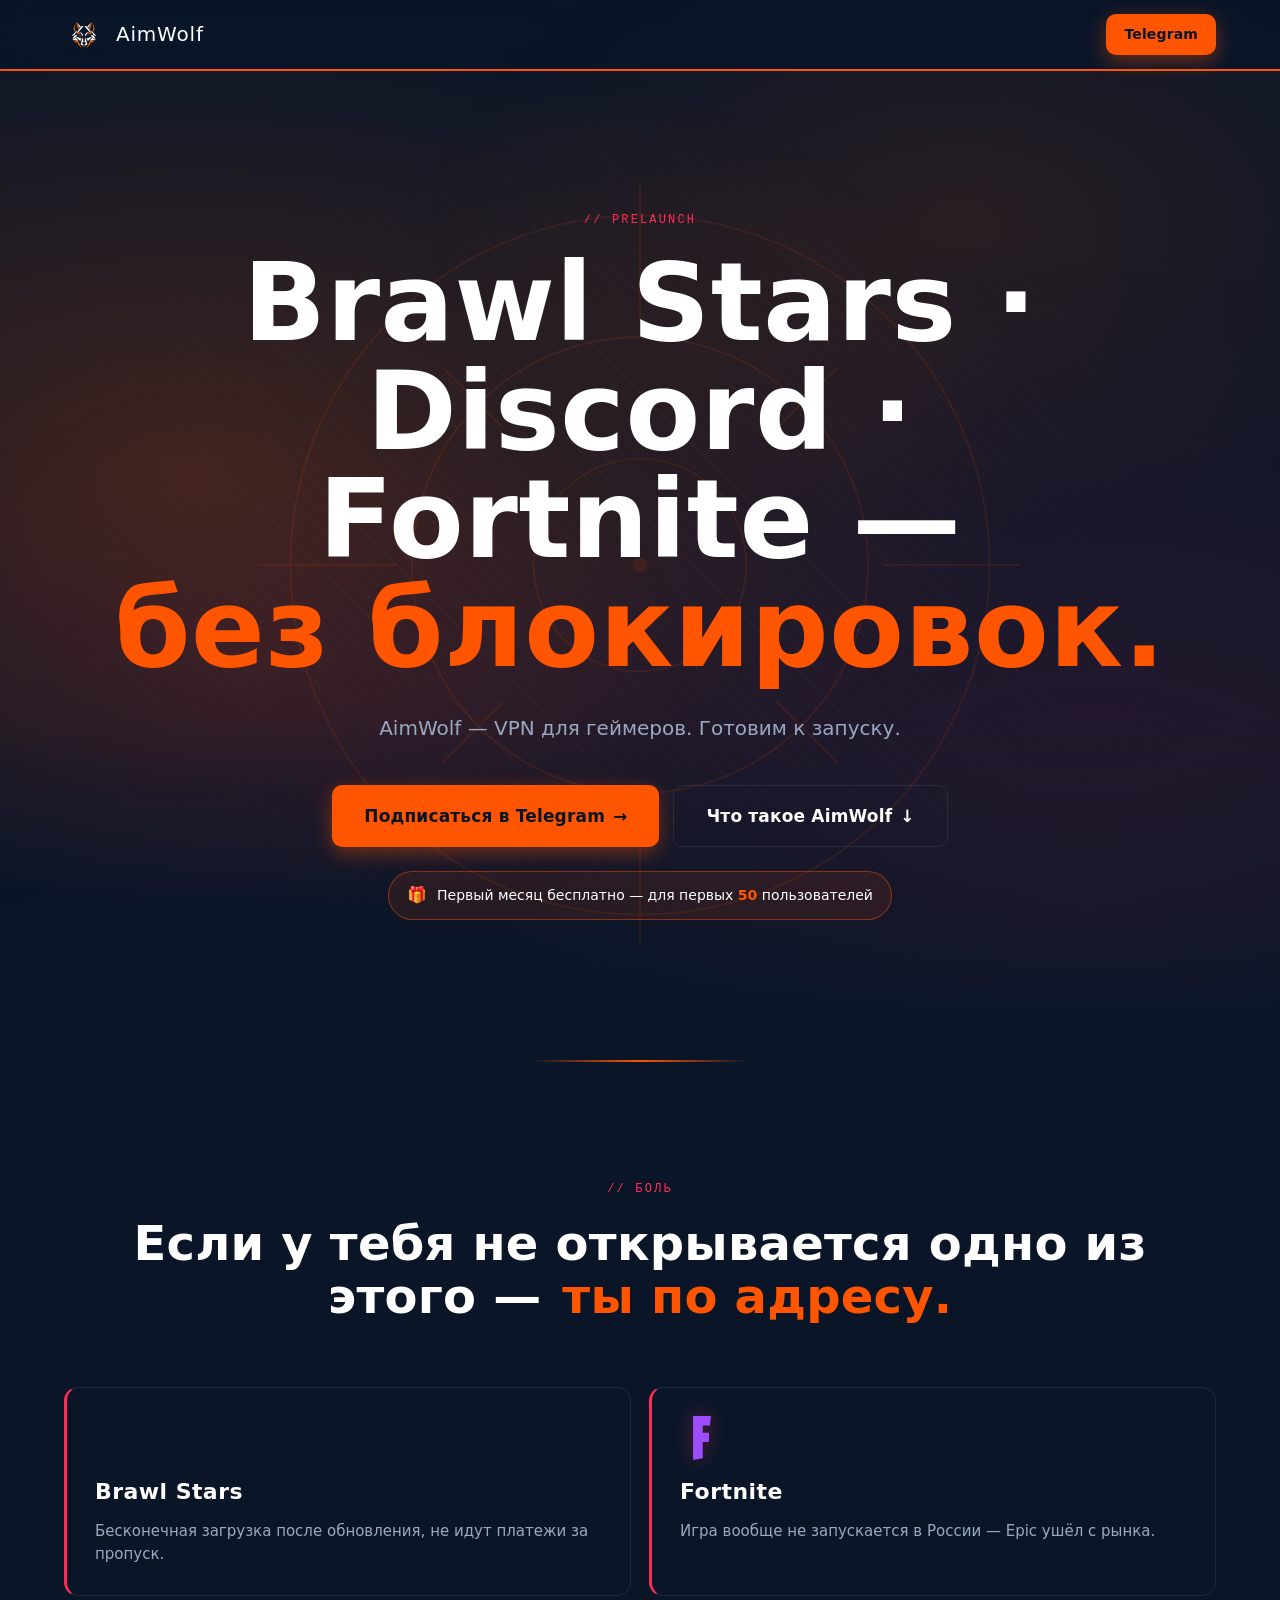
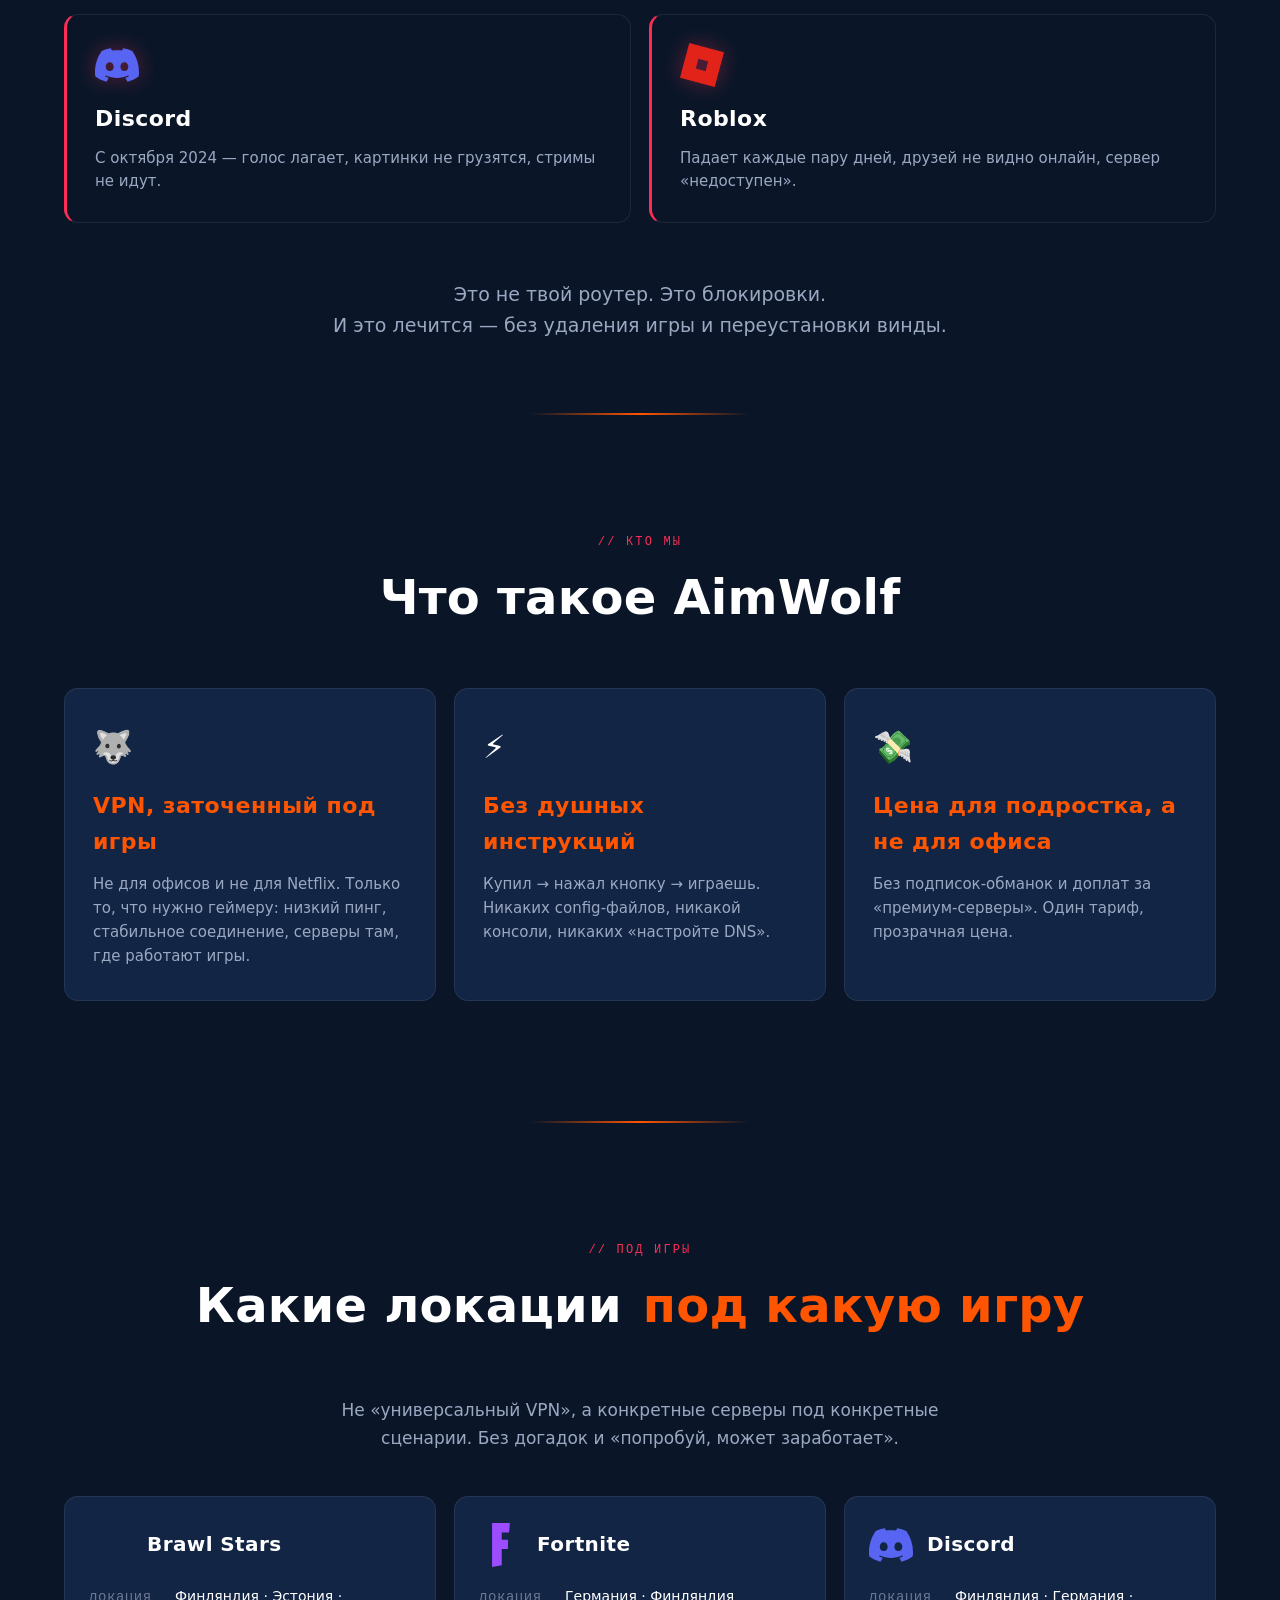
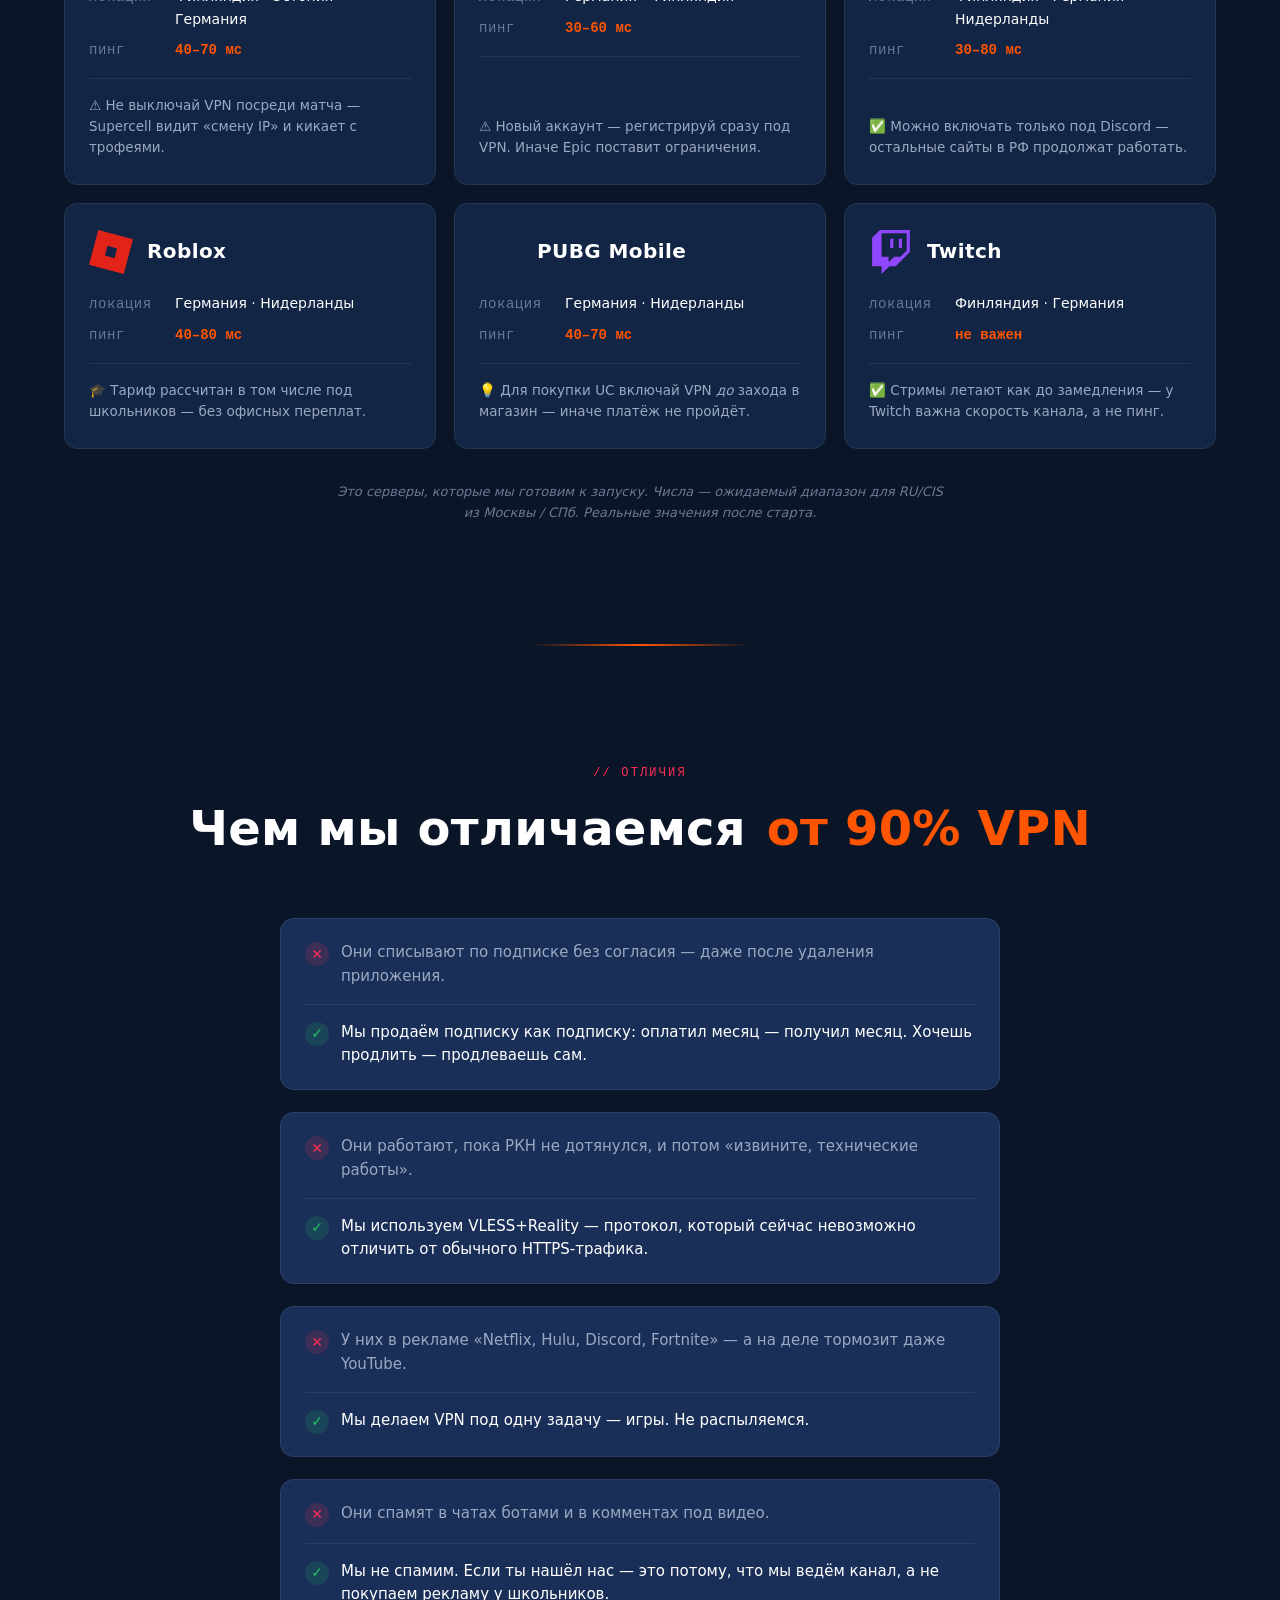
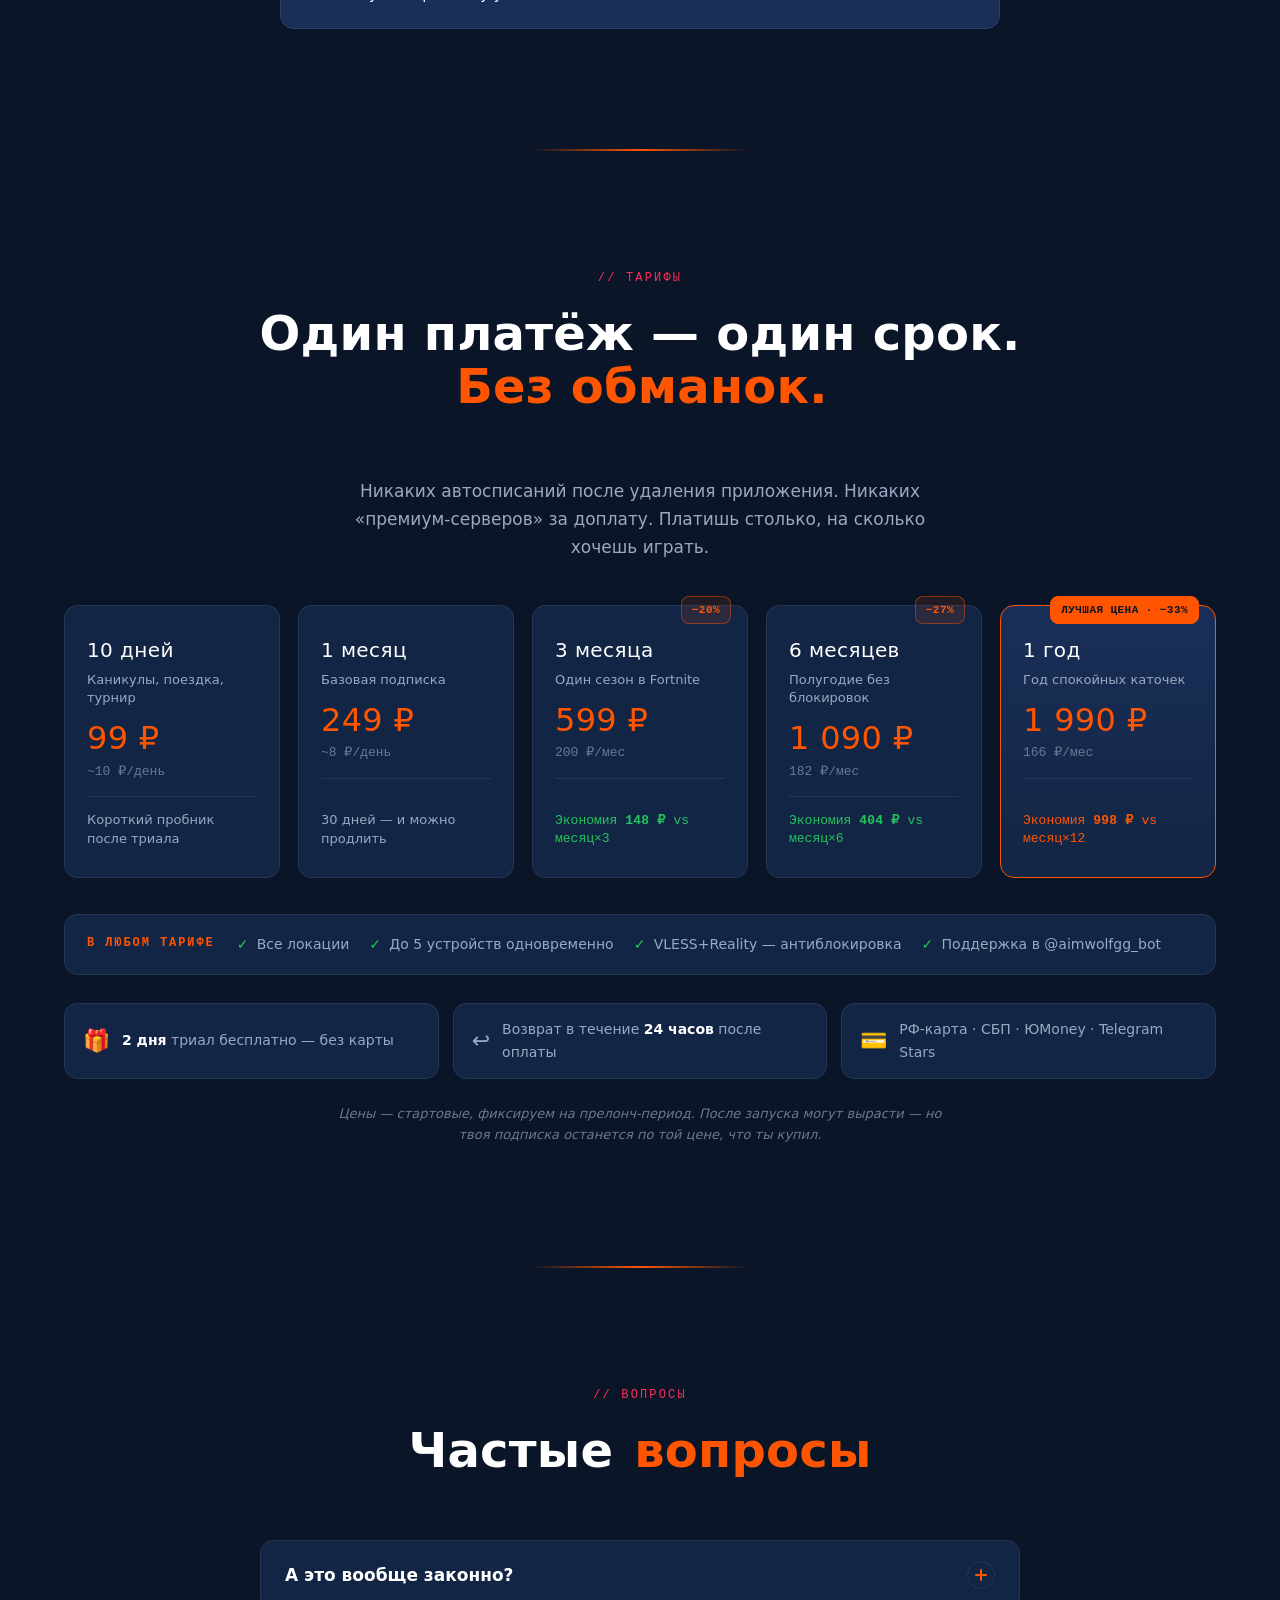
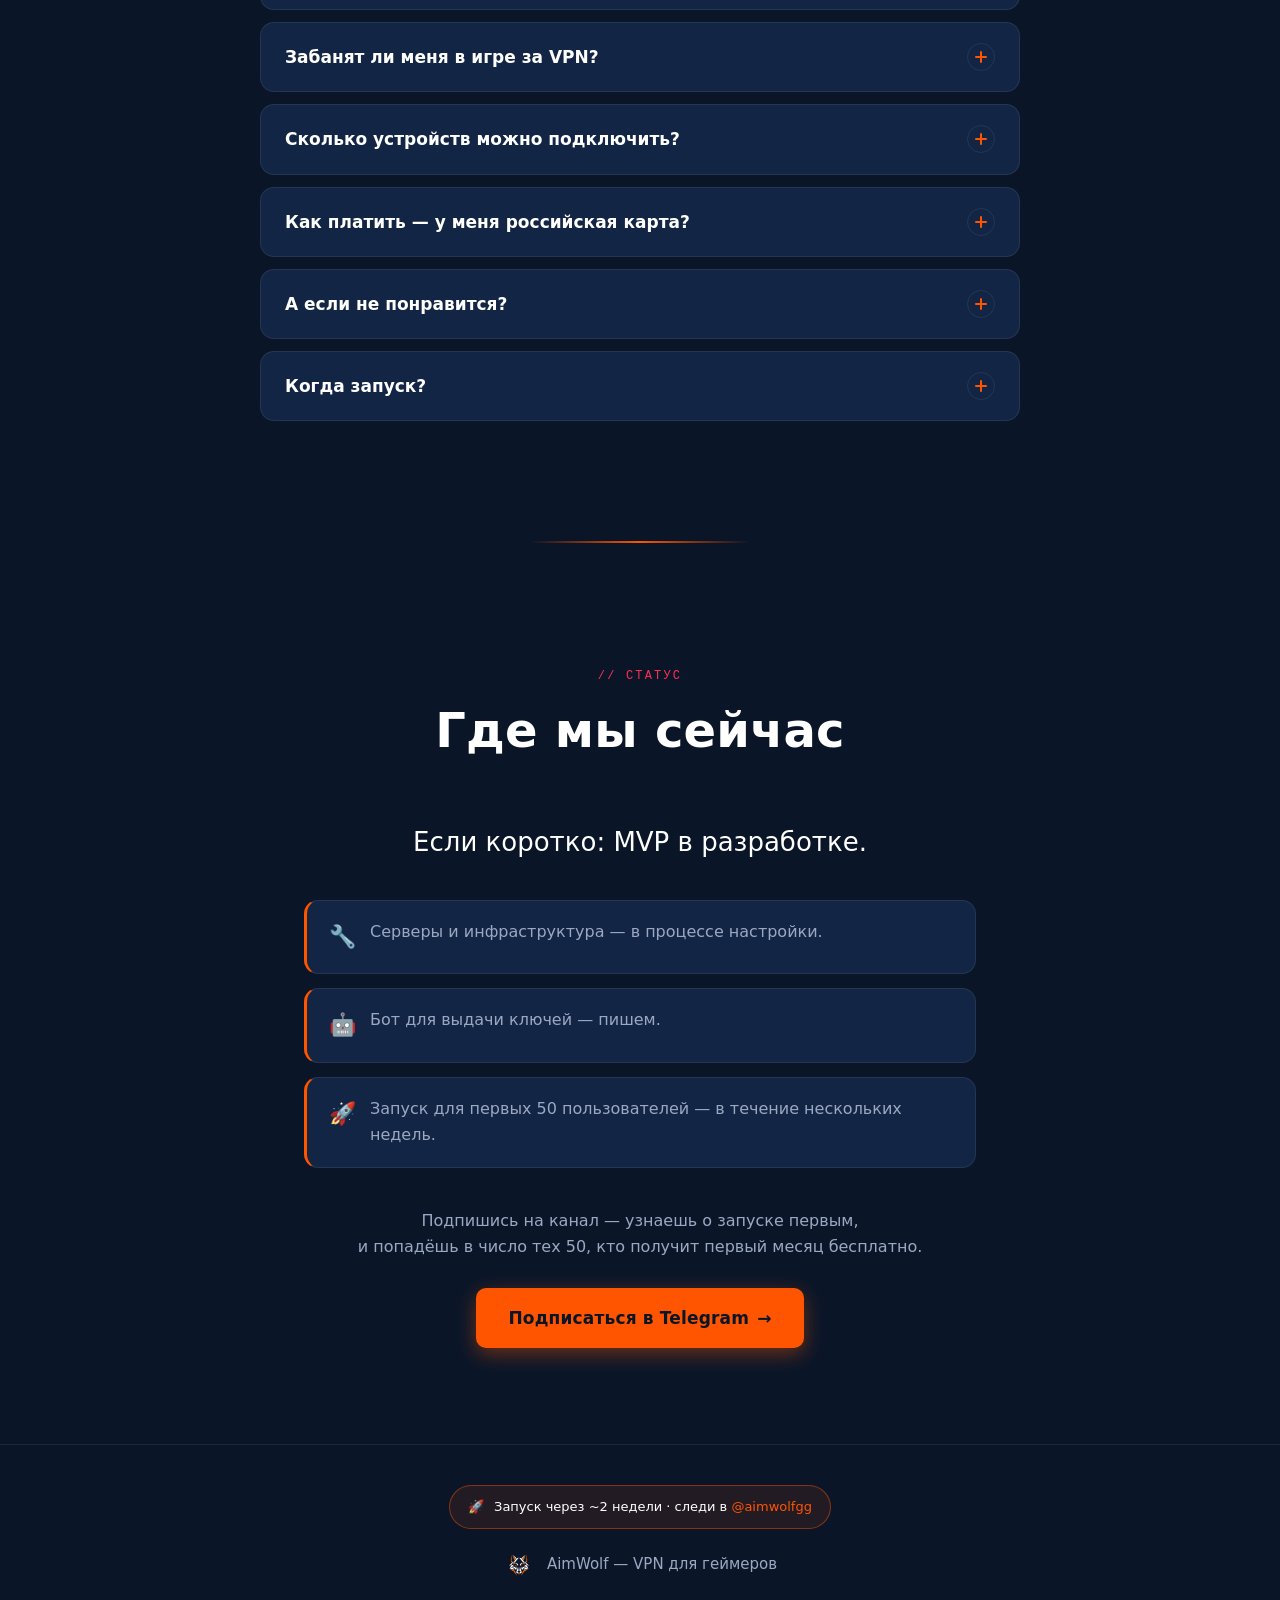
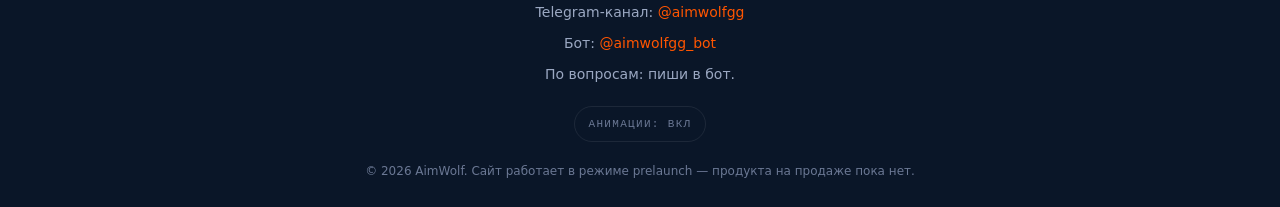
==== commit 7055e65c: "Раздел «Тарифы» + синхронизация FAQ (возврат 24ч, до 5 устройств) - Новая секция .pricing с 5 тарифа" ====
--- a/index.html
+++ b/index.html
@@ -374,6 +374,116 @@
       </div>
     </section>
 
+    <!-- ============== PRICING ============== -->
+    <section class="pricing" id="pricing">
+      <div class="container">
+        <span class="section-tag">// ТАРИФЫ</span>
+        <h2 class="section-title">
+          Один платёж — один срок.
+          <span class="section-title__accent">Без обманок.</span>
+        </h2>
+        <p class="pricing__lead">
+          Никаких автосписаний после удаления приложения. Никаких «премиум-серверов» за доплату. Платишь столько, на сколько хочешь играть.
+        </p>
+
+        <div class="pricing__grid">
+
+          <article class="price-card">
+            <div class="price-card__head">
+              <span class="price-card__period">10 дней</span>
+              <span class="price-card__tagline">Каникулы, поездка, турнир</span>
+            </div>
+            <div class="price-card__price">
+              <span class="price-card__amount">99&nbsp;₽</span>
+            </div>
+            <p class="price-card__per">~10&nbsp;₽/день</p>
+            <p class="price-card__hint">Короткий пробник после триала</p>
+          </article>
+
+          <article class="price-card">
+            <div class="price-card__head">
+              <span class="price-card__period">1 месяц</span>
+              <span class="price-card__tagline">Базовая подписка</span>
+            </div>
+            <div class="price-card__price">
+              <span class="price-card__amount">249&nbsp;₽</span>
+            </div>
+            <p class="price-card__per">~8&nbsp;₽/день</p>
+            <p class="price-card__hint">30 дней — и можно продлить</p>
+          </article>
+
+          <article class="price-card">
+            <span class="price-card__badge">−20%</span>
+            <div class="price-card__head">
+              <span class="price-card__period">3 месяца</span>
+              <span class="price-card__tagline">Один сезон в Fortnite</span>
+            </div>
+            <div class="price-card__price">
+              <span class="price-card__amount">599&nbsp;₽</span>
+            </div>
+            <p class="price-card__per">200&nbsp;₽/мес</p>
+            <p class="price-card__save">Экономия <strong>148&nbsp;₽</strong> vs месяц&times;3</p>
+          </article>
+
+          <article class="price-card">
+            <span class="price-card__badge">−27%</span>
+            <div class="price-card__head">
+              <span class="price-card__period">6 месяцев</span>
+              <span class="price-card__tagline">Полугодие без блокировок</span>
+            </div>
+            <div class="price-card__price">
+              <span class="price-card__amount">1&nbsp;090&nbsp;₽</span>
+            </div>
+            <p class="price-card__per">182&nbsp;₽/мес</p>
+            <p class="price-card__save">Экономия <strong>404&nbsp;₽</strong> vs месяц&times;6</p>
+          </article>
+
+          <article class="price-card price-card--best">
+            <span class="price-card__badge price-card__badge--best">Лучшая цена · −33%</span>
+            <div class="price-card__head">
+              <span class="price-card__period">1 год</span>
+              <span class="price-card__tagline">Год спокойных каточек</span>
+            </div>
+            <div class="price-card__price">
+              <span class="price-card__amount">1&nbsp;990&nbsp;₽</span>
+            </div>
+            <p class="price-card__per">166&nbsp;₽/мес</p>
+            <p class="price-card__save price-card__save--best">Экономия <strong>998&nbsp;₽</strong> vs месяц&times;12</p>
+          </article>
+
+        </div>
+
+        <div class="pricing__included">
+          <span class="pricing__included-label">В любом тарифе</span>
+          <ul class="pricing__included-list">
+            <li>Все локации</li>
+            <li>До 5 устройств одновременно</li>
+            <li>VLESS+Reality — антиблокировка</li>
+            <li>Поддержка в @aimwolfgg_bot</li>
+          </ul>
+        </div>
+
+        <div class="pricing__perks">
+          <div class="pricing__perk">
+            <span class="pricing__perk-icon" aria-hidden="true">🎁</span>
+            <span><strong>2 дня</strong> триал бесплатно — без карты</span>
+          </div>
+          <div class="pricing__perk">
+            <span class="pricing__perk-icon" aria-hidden="true">↩️</span>
+            <span>Возврат в течение <strong>24 часов</strong> после оплаты</span>
+          </div>
+          <div class="pricing__perk">
+            <span class="pricing__perk-icon" aria-hidden="true">💳</span>
+            <span>РФ-карта · СБП · ЮMoney · Telegram Stars</span>
+          </div>
+        </div>
+
+        <p class="pricing__foot">
+          Цены — стартовые, фиксируем на прелонч-период. После запуска могут вырасти — но твоя подписка останется по той цене, что ты купил.
+        </p>
+      </div>
+    </section>
+
     <!-- ============== FAQ ============== -->
     <section class="faq" id="faq">
       <div class="container">
@@ -416,7 +526,7 @@
             </summary>
             <div class="faq-item__a">
               <p>
-                План на старте — <strong>до 3 устройств одновременно</strong> на один аккаунт. Телефон + ноутбук + планшет / приставка — хватит и тебе, и брату.
+                План на старте — <strong>до 5 устройств одновременно</strong> на один аккаунт. Телефон + ноутбук + планшет + приставка + телефон друга — хватит и тебе, и всей компании.
               </p>
             </div>
           </details>
@@ -440,7 +550,7 @@
             </summary>
             <div class="faq-item__a">
               <p>
-                Первые <strong>7 дней — возврат без вопросов</strong>. Не подошёл пинг, не зашла игра, передумал — пиши в бот, вернём деньги.
+                Сначала <strong>2 дня триала бесплатно</strong> — поймёшь, заходит или нет, ничего не платя. Если уже купил подписку — <strong>возврат в течение 24 часов с момента оплаты</strong>. Не подошёл пинг, не зашла игра, передумал — пиши в бот, вернём деньги.
               </p>
             </div>
           </details>
--- a/assets/css/styles.css
+++ b/assets/css/styles.css
@@ -697,6 +697,207 @@
   font-style: italic;
 }
 
+/* ===== PRICING ===== */
+.pricing {
+  padding: var(--section-pad) 0;
+  position: relative;
+  overflow: hidden;
+}
+.pricing::before {
+  content: "";
+  position: absolute;
+  top: 0;
+  left: 50%;
+  transform: translateX(-50%);
+  width: clamp(80px, 22%, 220px);
+  height: 2px;
+  background: linear-gradient(90deg, transparent, var(--accent), transparent);
+}
+.pricing .container { position: relative; z-index: 1; }
+.pricing__lead {
+  text-align: center;
+  max-width: 640px;
+  margin: 0 auto 44px;
+  color: var(--text-muted);
+  font-size: clamp(15px, 1.6vw, 17px);
+}
+.pricing__grid {
+  display: grid;
+  grid-template-columns: repeat(auto-fit, minmax(210px, 1fr));
+  gap: 18px;
+  margin-bottom: 36px;
+}
+.price-card {
+  position: relative;
+  display: flex;
+  flex-direction: column;
+  padding: 28px 22px;
+  background: var(--bg-secondary);
+  border: 1px solid var(--border);
+  border-radius: var(--radius);
+  transition: border-color var(--transition), transform var(--transition);
+}
+.price-card:hover {
+  border-color: var(--border-hover);
+  transform: translateY(-4px);
+}
+.price-card--best {
+  border-color: var(--accent);
+  background: linear-gradient(180deg, var(--bg-elevated), var(--bg-secondary));
+}
+.price-card--best:hover {
+  border-color: var(--accent-hover);
+}
+.price-card__badge {
+  position: absolute;
+  top: -10px;
+  right: 16px;
+  padding: 4px 10px;
+  background: var(--accent-dim);
+  color: var(--accent);
+  border: 1px solid var(--border-hover);
+  border-radius: 8px;
+  font-family: var(--font-mono);
+  font-size: 11px;
+  font-weight: 600;
+  letter-spacing: 0.04em;
+  text-transform: uppercase;
+  white-space: nowrap;
+}
+.price-card__badge--best {
+  background: var(--accent);
+  color: var(--bg-primary);
+  border-color: var(--accent);
+}
+.price-card__head {
+  margin-bottom: 14px;
+}
+.price-card__period {
+  display: block;
+  font-family: var(--font-display);
+  font-size: 20px;
+  letter-spacing: 0.02em;
+  color: var(--text-primary);
+  margin-bottom: 4px;
+}
+.price-card__tagline {
+  display: block;
+  font-size: 13px;
+  color: var(--text-muted);
+  line-height: 1.4;
+}
+.price-card__price {
+  display: flex;
+  align-items: baseline;
+  gap: 10px;
+  margin-bottom: 4px;
+}
+.price-card__amount {
+  font-family: var(--font-display);
+  font-size: 32px;
+  color: var(--accent);
+  letter-spacing: 0.01em;
+  line-height: 1.1;
+}
+.price-card__per {
+  font-size: 13px;
+  color: var(--text-dim);
+  font-family: var(--font-mono);
+  margin-bottom: 14px;
+  padding-bottom: 14px;
+  border-bottom: 1px solid var(--border);
+}
+.price-card__hint {
+  margin-top: auto;
+  font-size: 13px;
+  color: var(--text-muted);
+  line-height: 1.45;
+}
+.price-card__save {
+  margin-top: auto;
+  font-size: 13px;
+  color: var(--success);
+  font-family: var(--font-mono);
+  line-height: 1.4;
+}
+.price-card__save strong {
+  font-weight: 700;
+  letter-spacing: 0.02em;
+}
+.price-card__save--best {
+  color: var(--accent);
+}
+.pricing__included {
+  display: flex;
+  flex-wrap: wrap;
+  align-items: center;
+  gap: 14px 22px;
+  padding: 18px 22px;
+  background: var(--bg-secondary);
+  border: 1px solid var(--border);
+  border-radius: var(--radius);
+  margin-bottom: 28px;
+}
+.pricing__included-label {
+  font-family: var(--font-mono);
+  font-size: 12px;
+  font-weight: 600;
+  letter-spacing: 0.16em;
+  text-transform: uppercase;
+  color: var(--accent);
+}
+.pricing__included-list {
+  display: flex;
+  flex-wrap: wrap;
+  gap: 8px 20px;
+  font-size: 14px;
+  color: var(--text-muted);
+}
+.pricing__included-list li {
+  position: relative;
+  padding-left: 20px;
+}
+.pricing__included-list li::before {
+  content: "✓";
+  position: absolute;
+  left: 0;
+  color: var(--success);
+  font-weight: 700;
+}
+.pricing__perks {
+  display: grid;
+  grid-template-columns: repeat(auto-fit, minmax(240px, 1fr));
+  gap: 14px;
+  margin-bottom: 24px;
+}
+.pricing__perk {
+  display: flex;
+  align-items: center;
+  gap: 12px;
+  padding: 14px 18px;
+  background: var(--bg-secondary);
+  border: 1px solid var(--border);
+  border-radius: var(--radius);
+  font-size: 14px;
+  color: var(--text-muted);
+}
+.pricing__perk-icon {
+  font-size: 22px;
+  flex-shrink: 0;
+}
+.pricing__perk strong {
+  color: var(--text-primary);
+  font-weight: 600;
+}
+.pricing__foot {
+  text-align: center;
+  max-width: 620px;
+  margin: 0 auto;
+  font-size: 13px;
+  color: var(--text-dim);
+  font-style: italic;
+}
+
 /* ===== FAQ ===== */
 .faq {
   padding: var(--section-pad) 0;
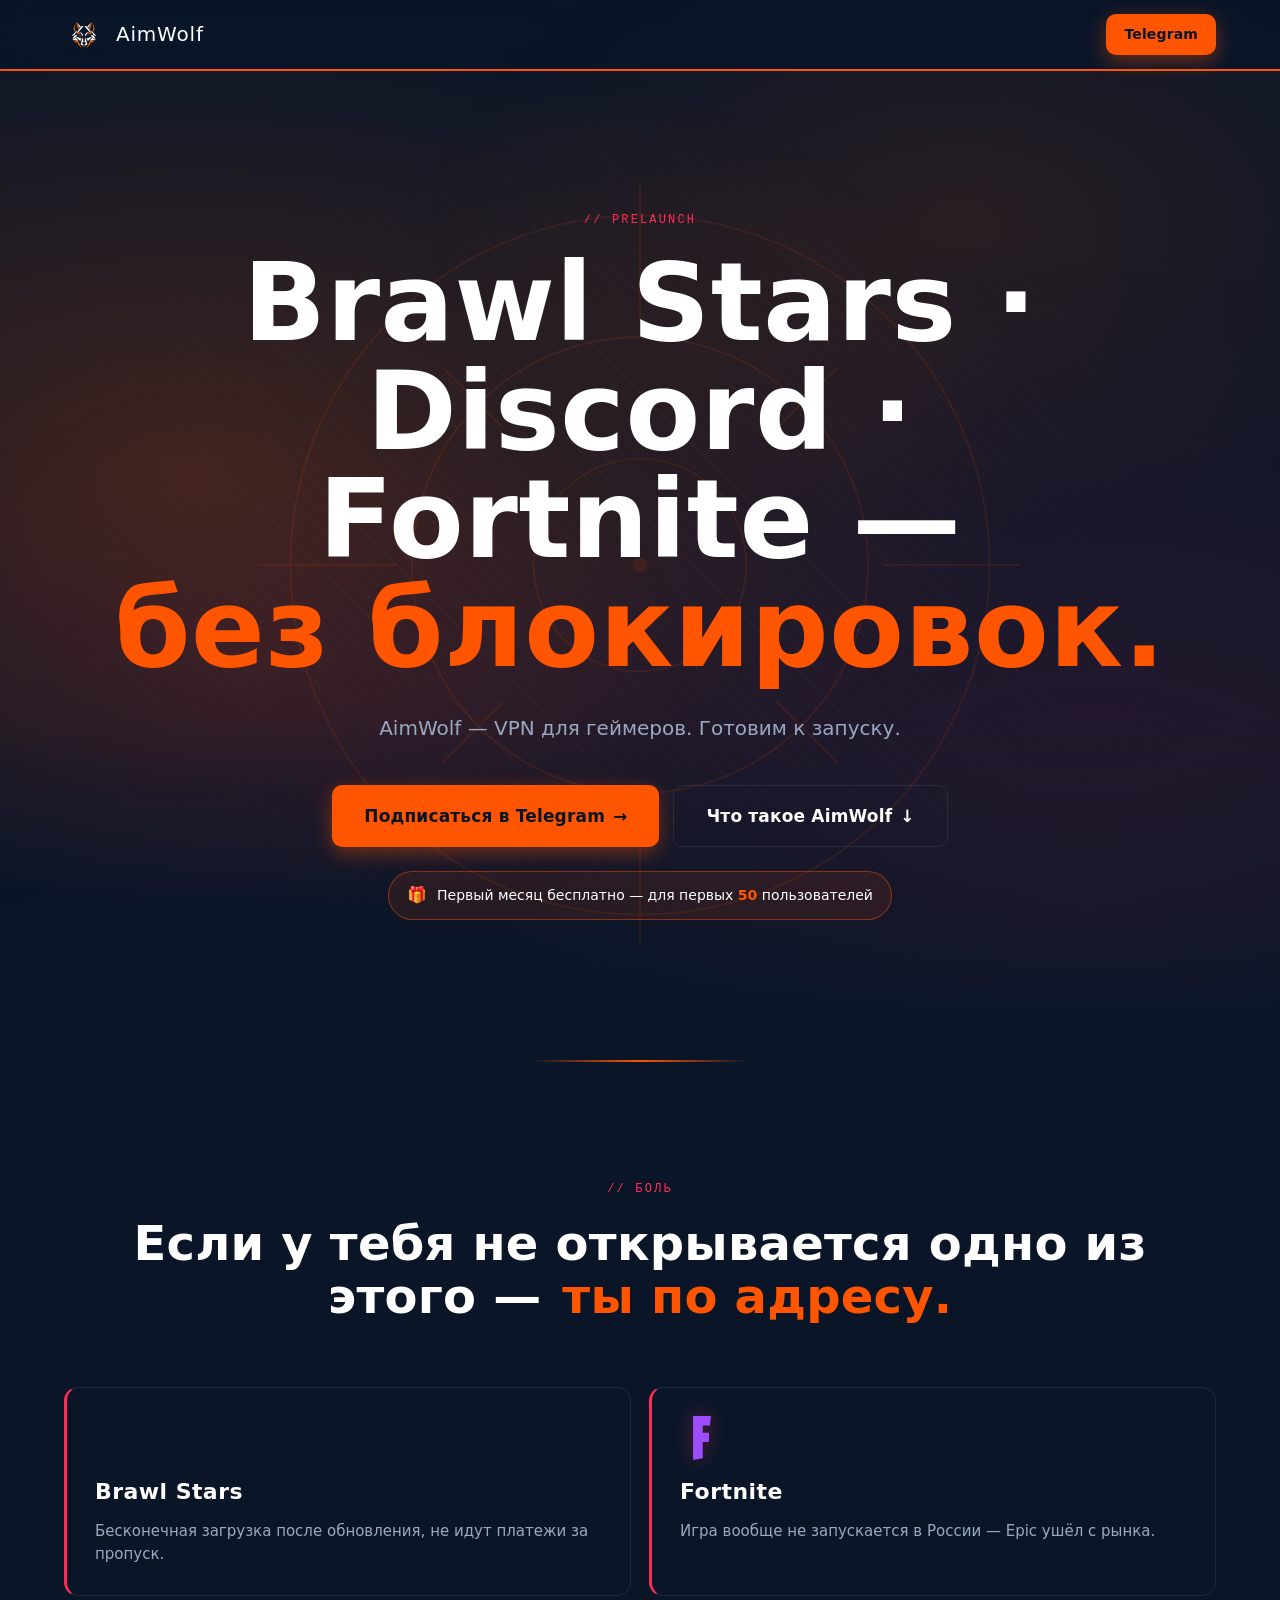
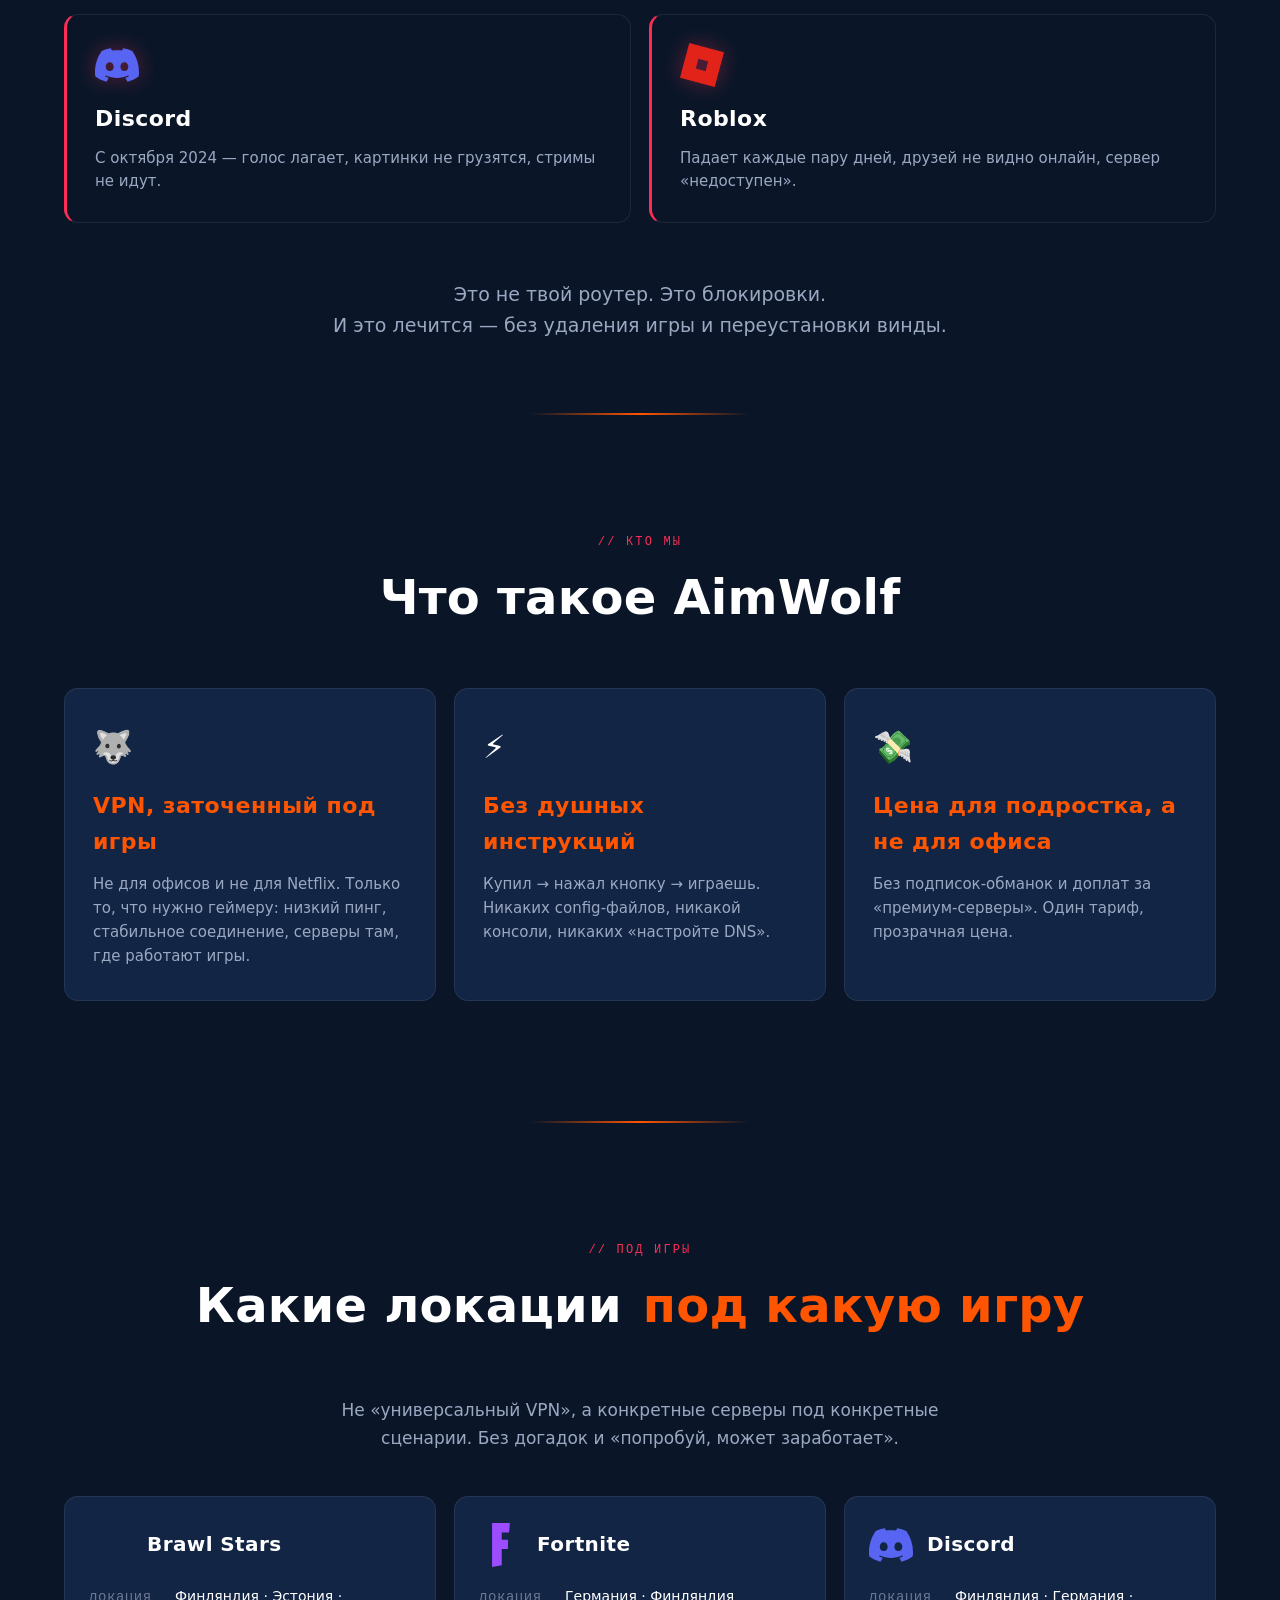
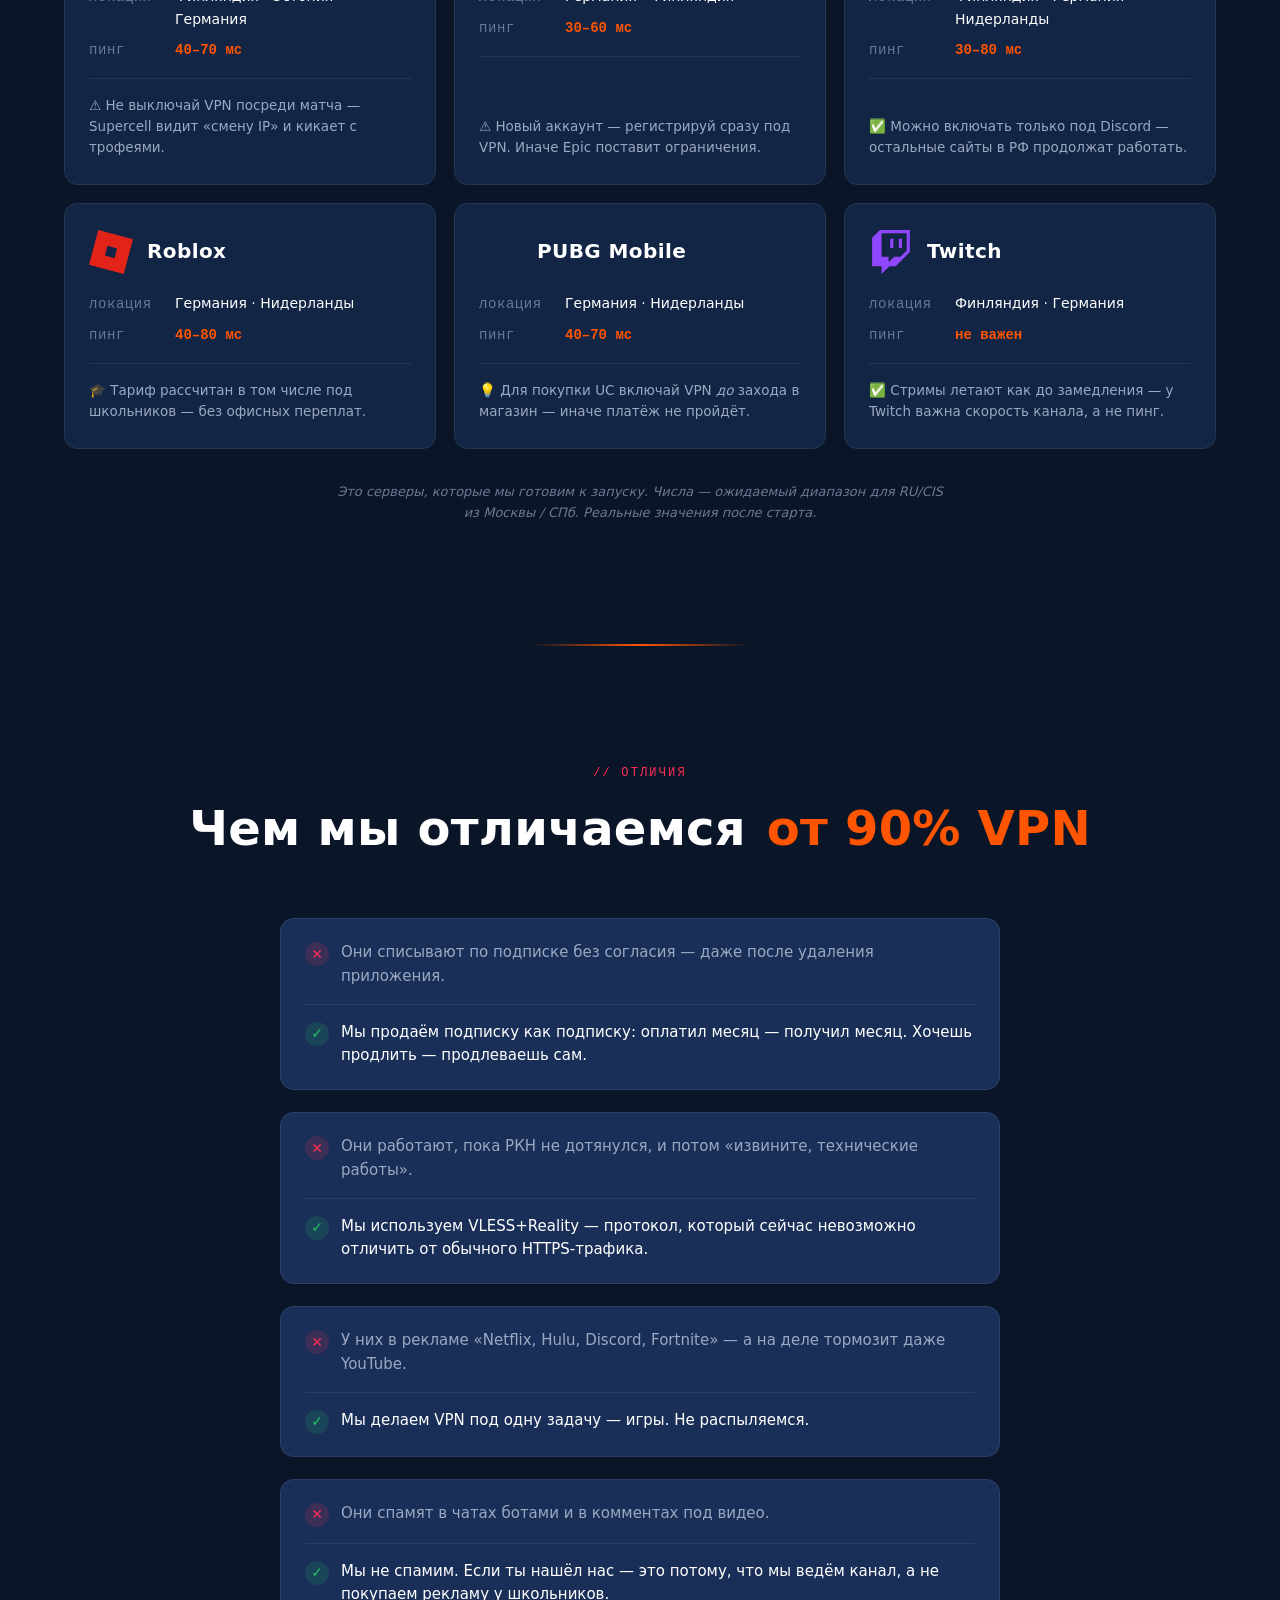
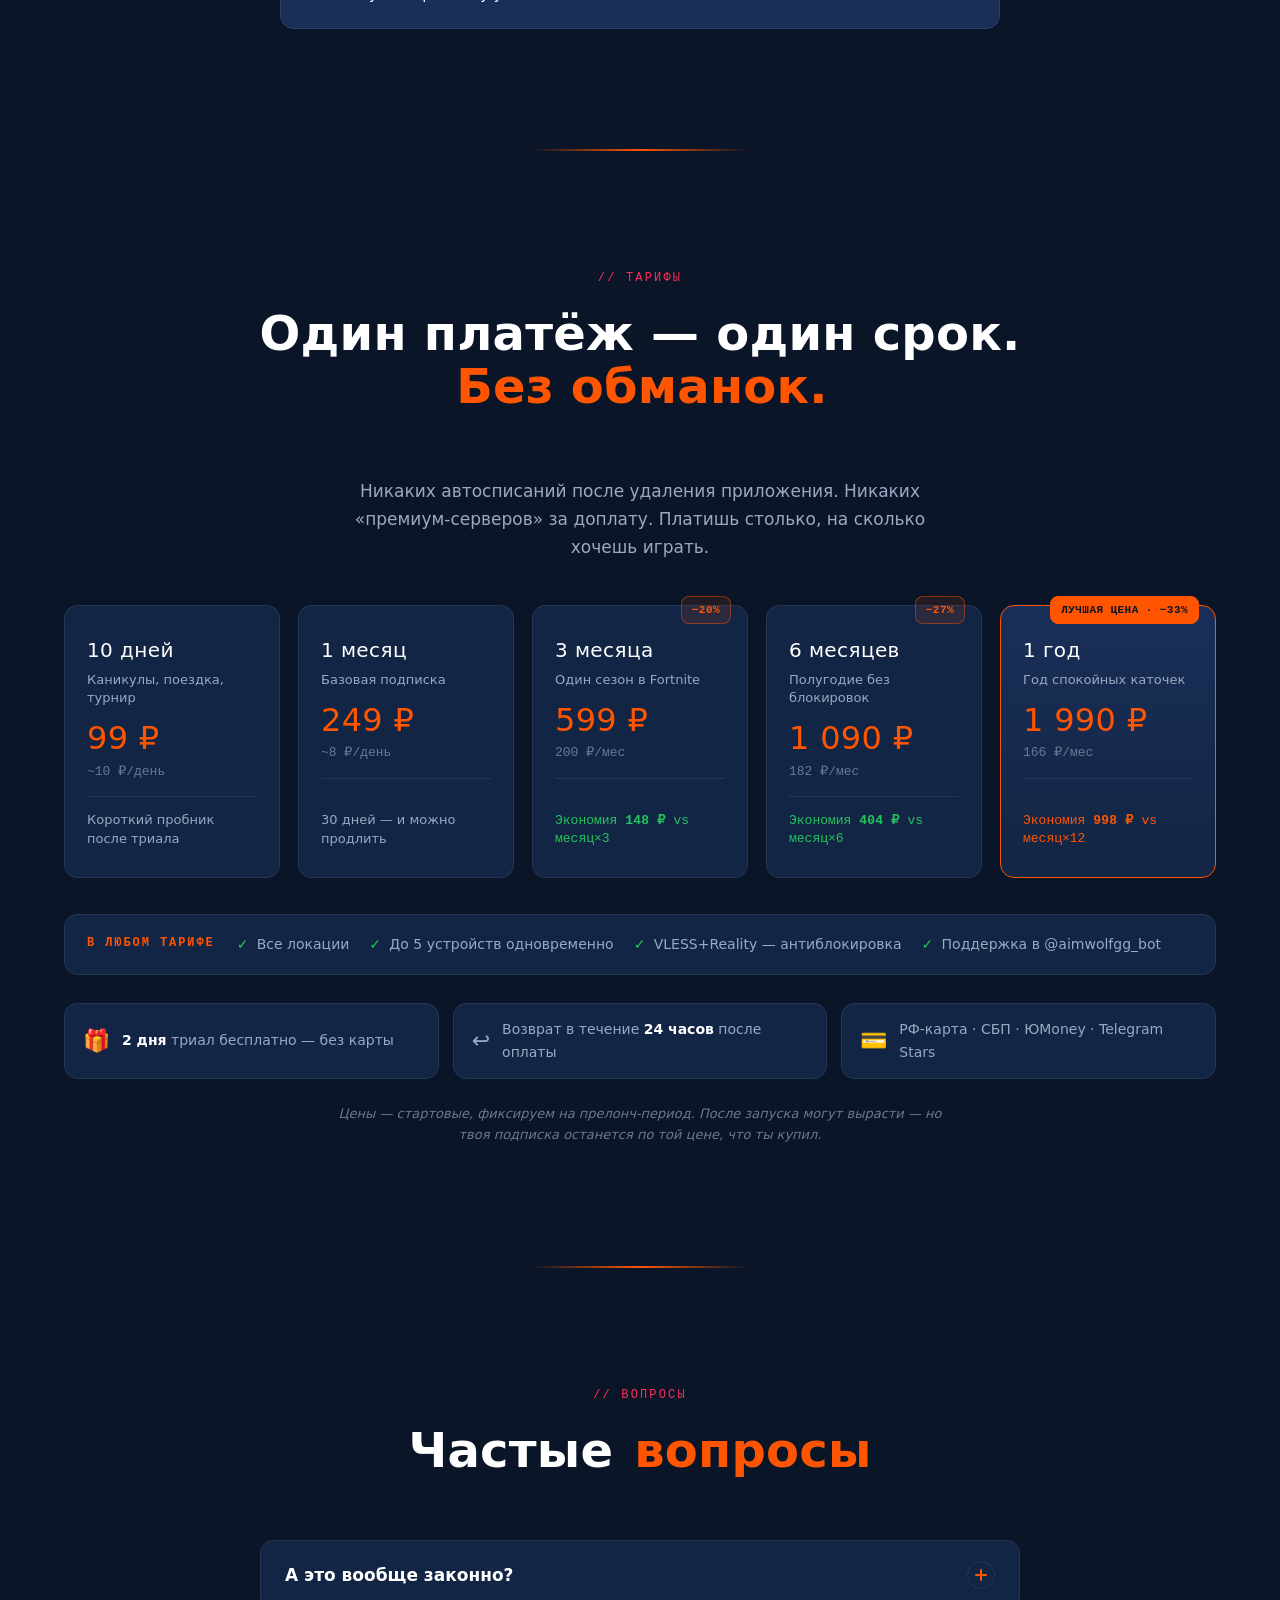
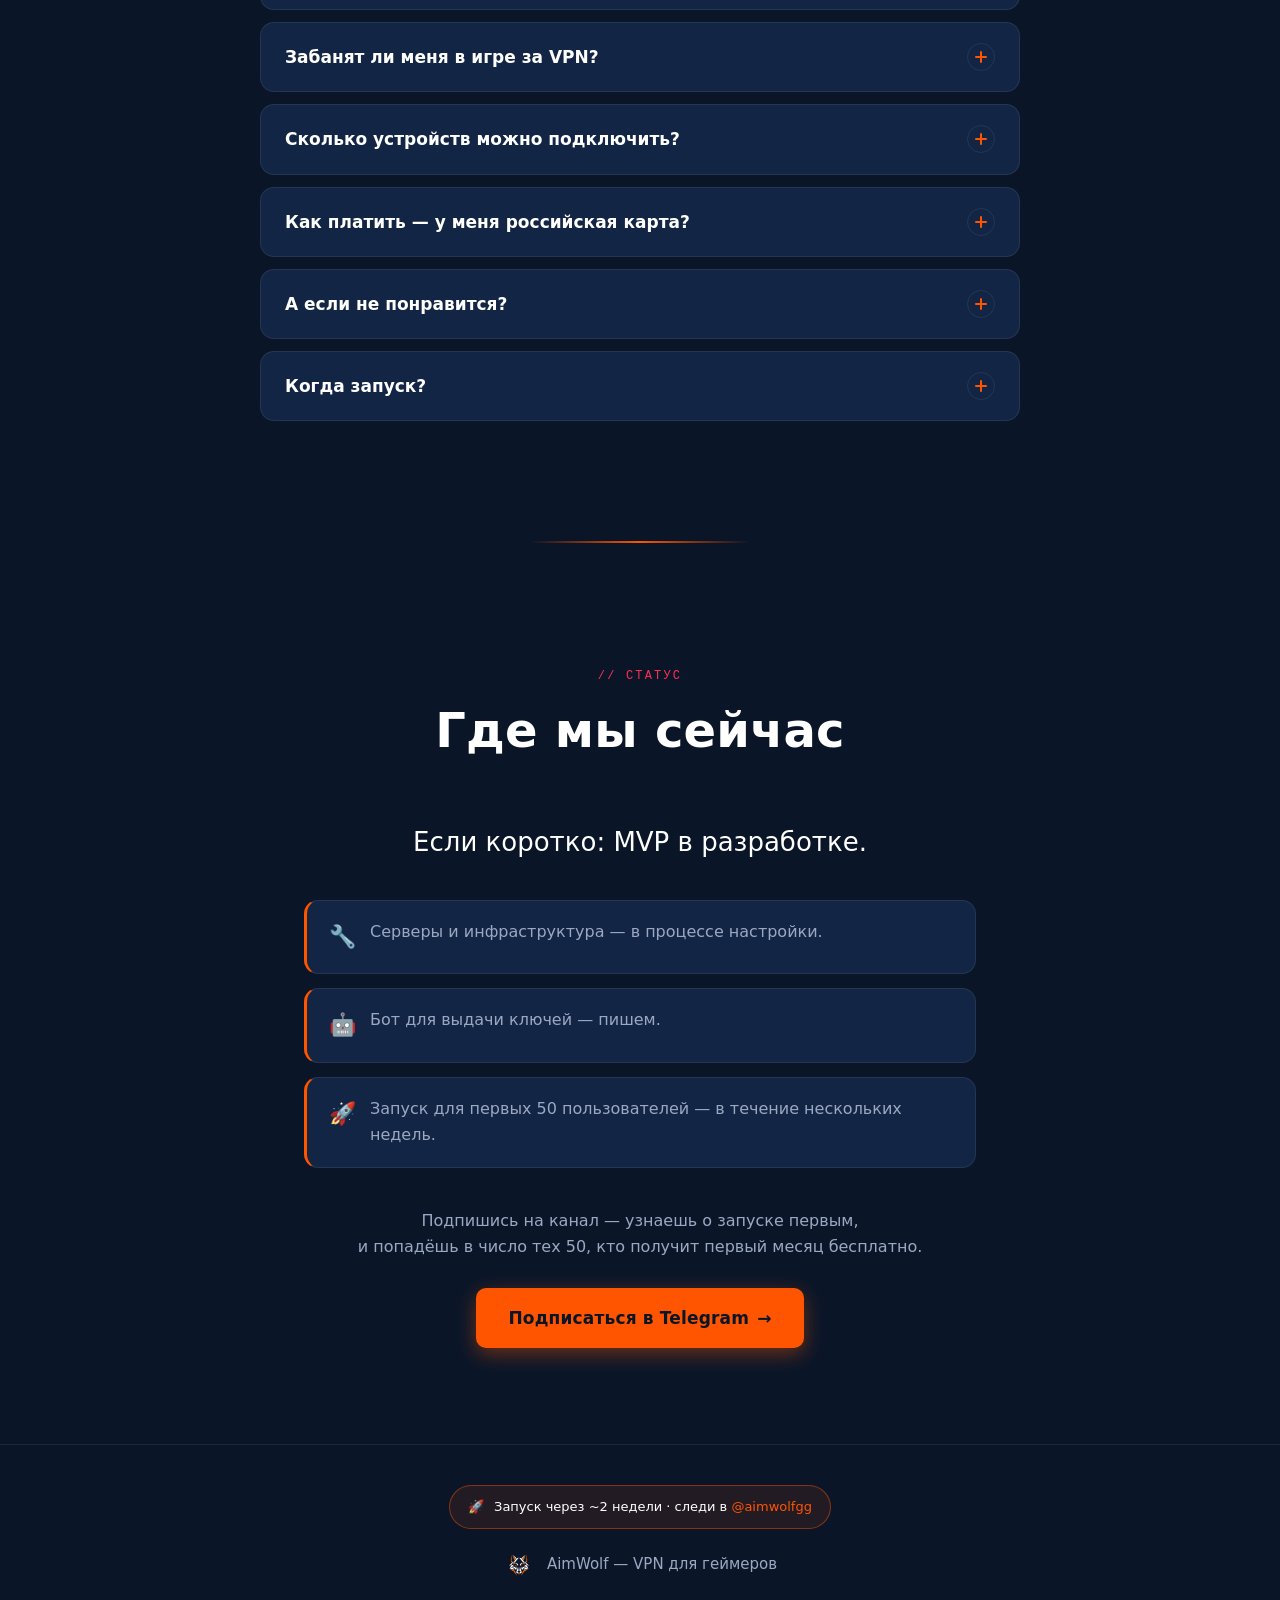
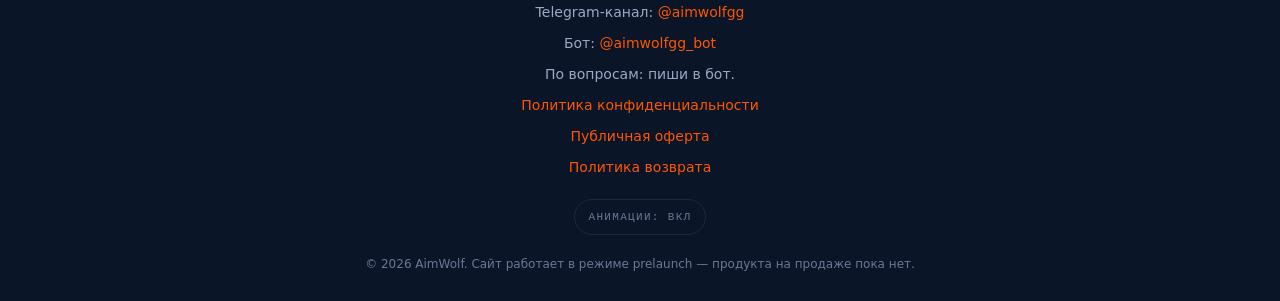
==== commit 3d41adf1: "Добавить юридические документы (privacy, offer, refund) - privacy.html — Политика обработки персонал" ====
--- a/index.html
+++ b/index.html
@@ -635,6 +635,15 @@
         <li>
           По вопросам: пиши в бот.
         </li>
+        <li>
+          <a href="privacy.html">Политика конфиденциальности</a>
+        </li>
+        <li>
+          <a href="offer.html">Публичная оферта</a>
+        </li>
+        <li>
+          <a href="refund.html">Политика возврата</a>
+        </li>
       </ul>
 
       <button type="button"
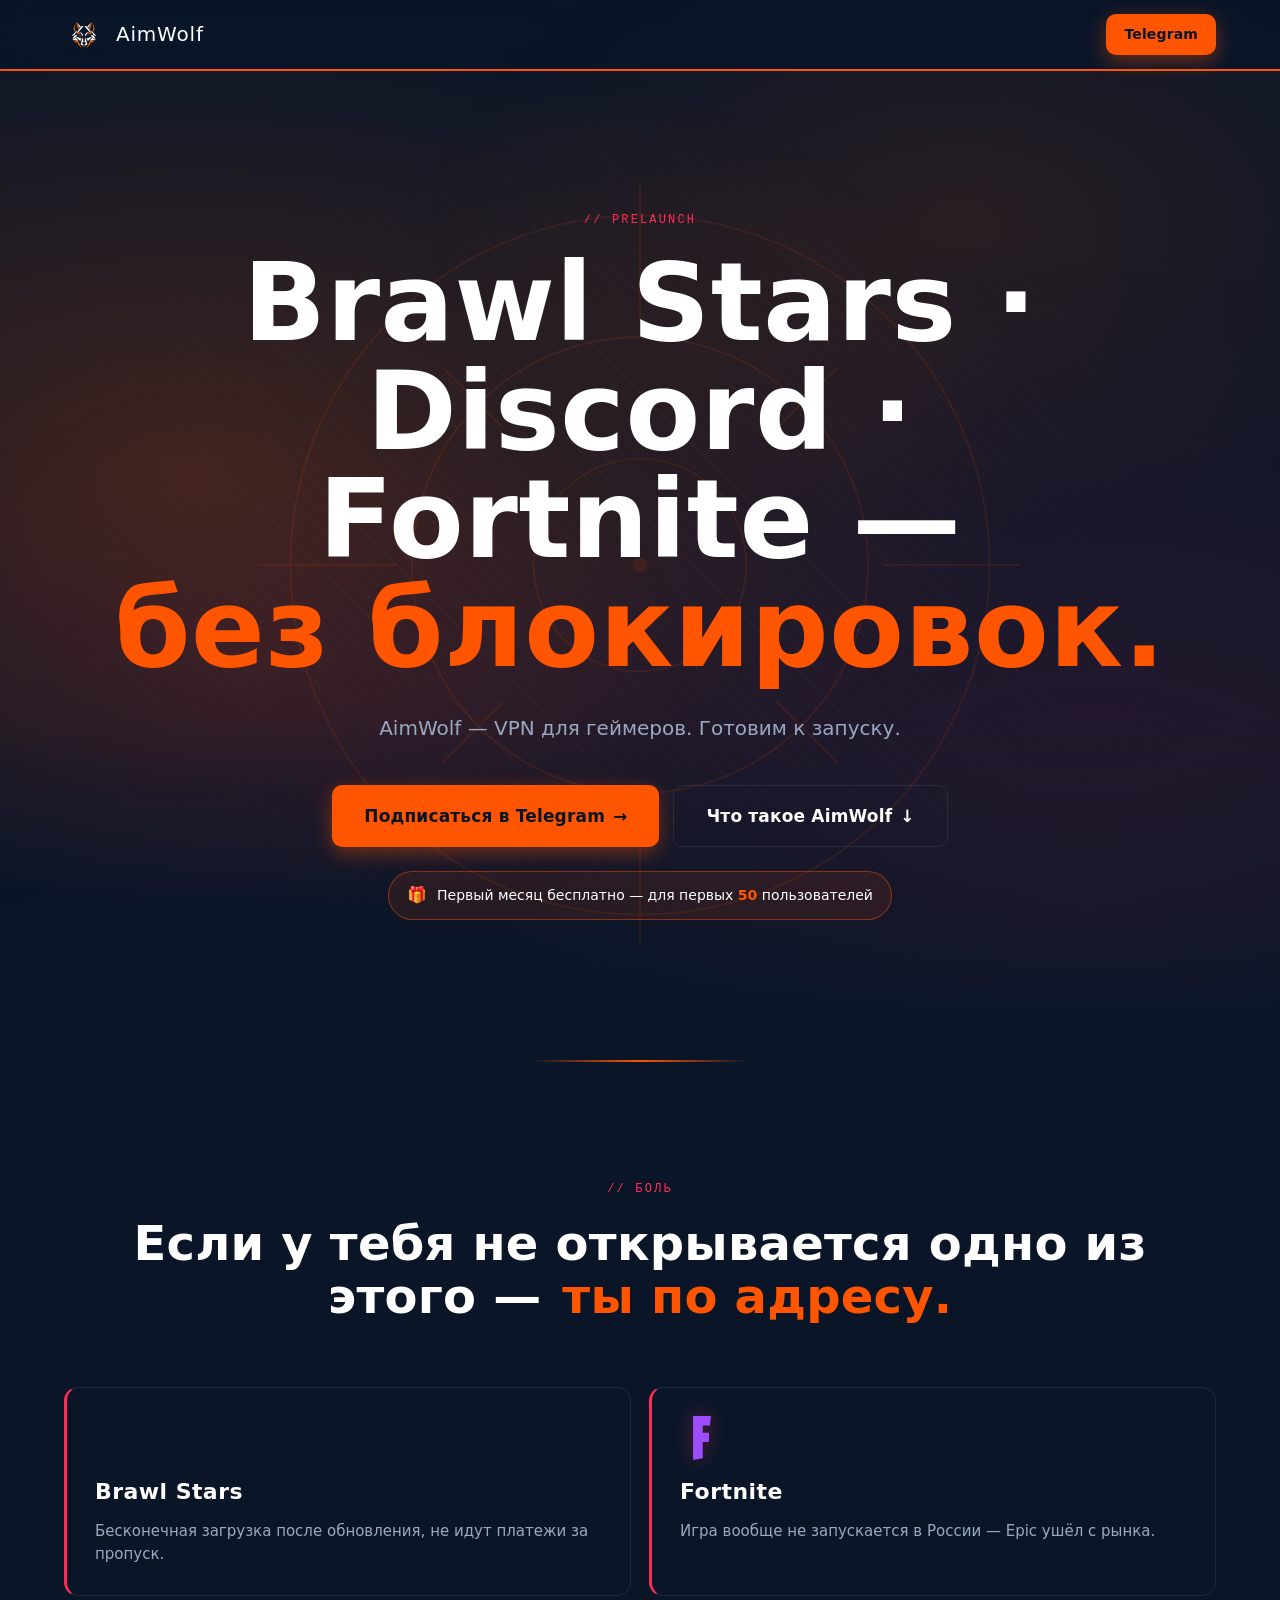
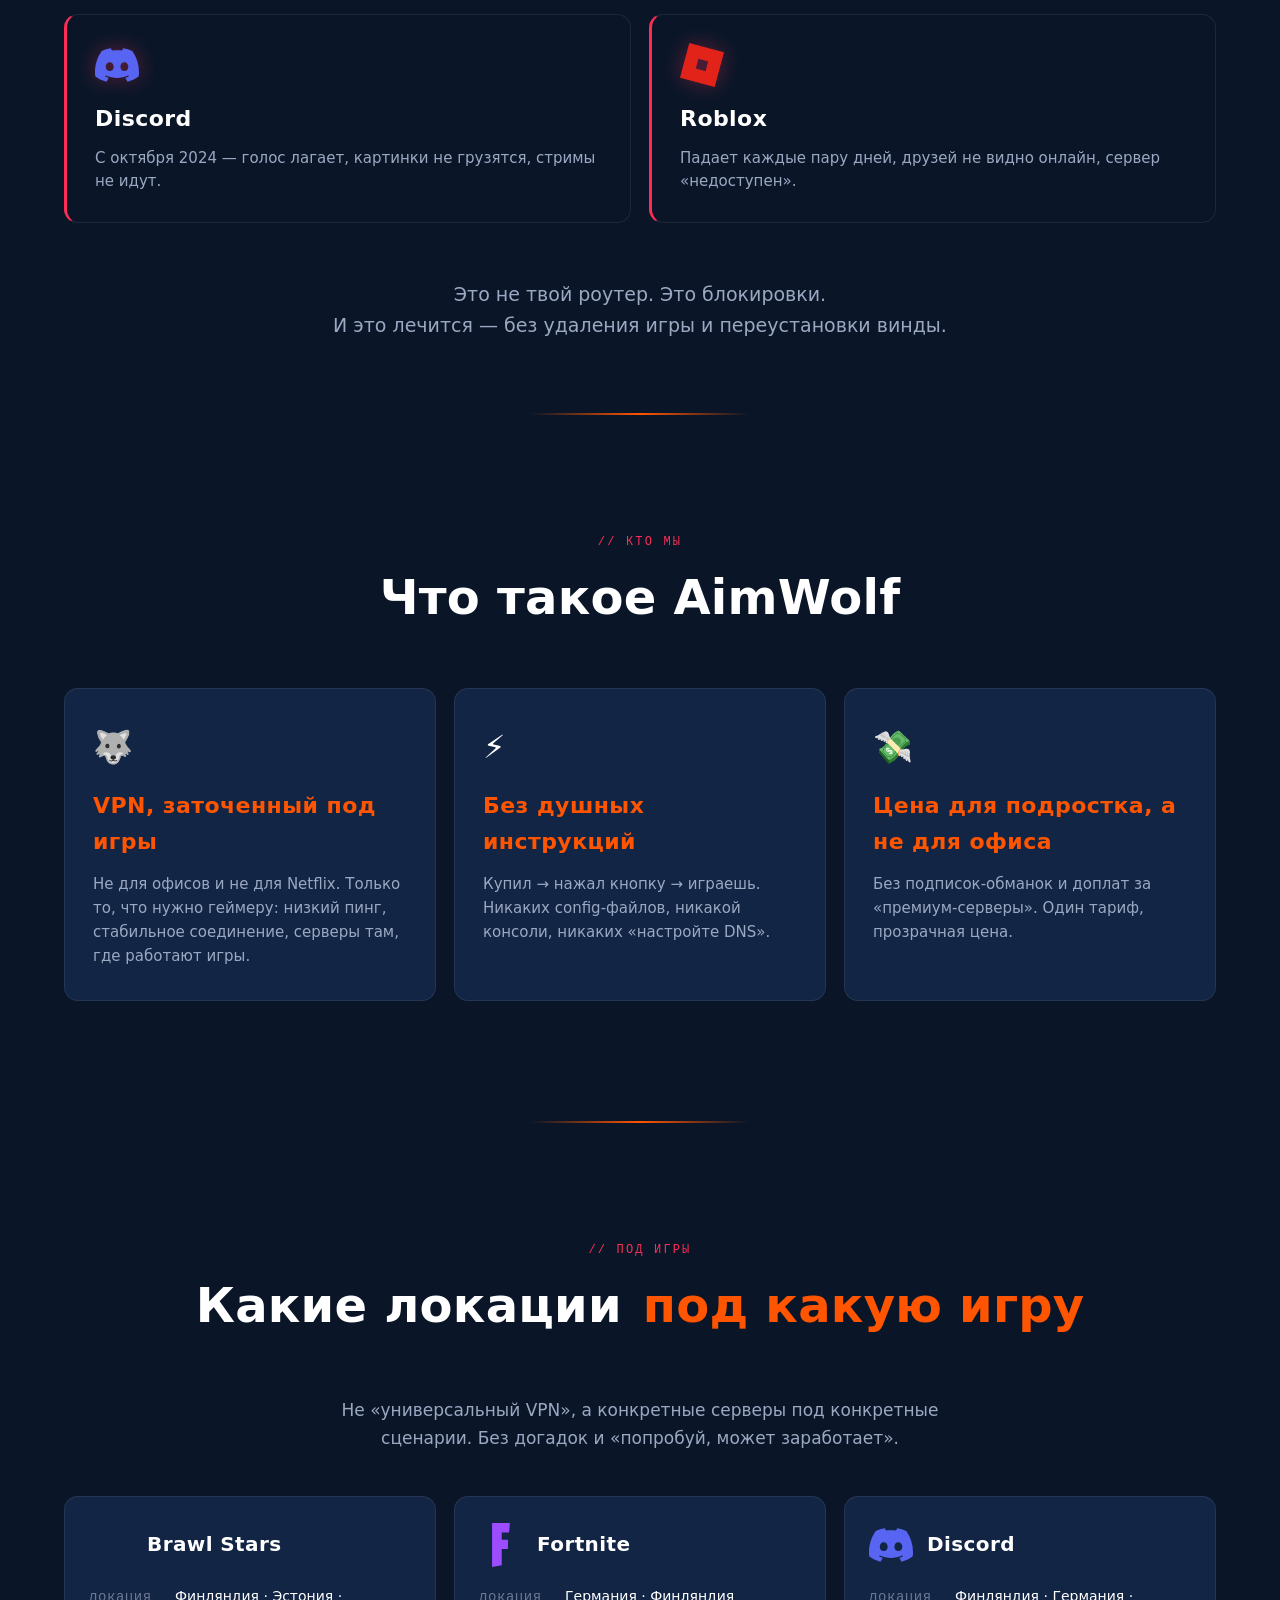
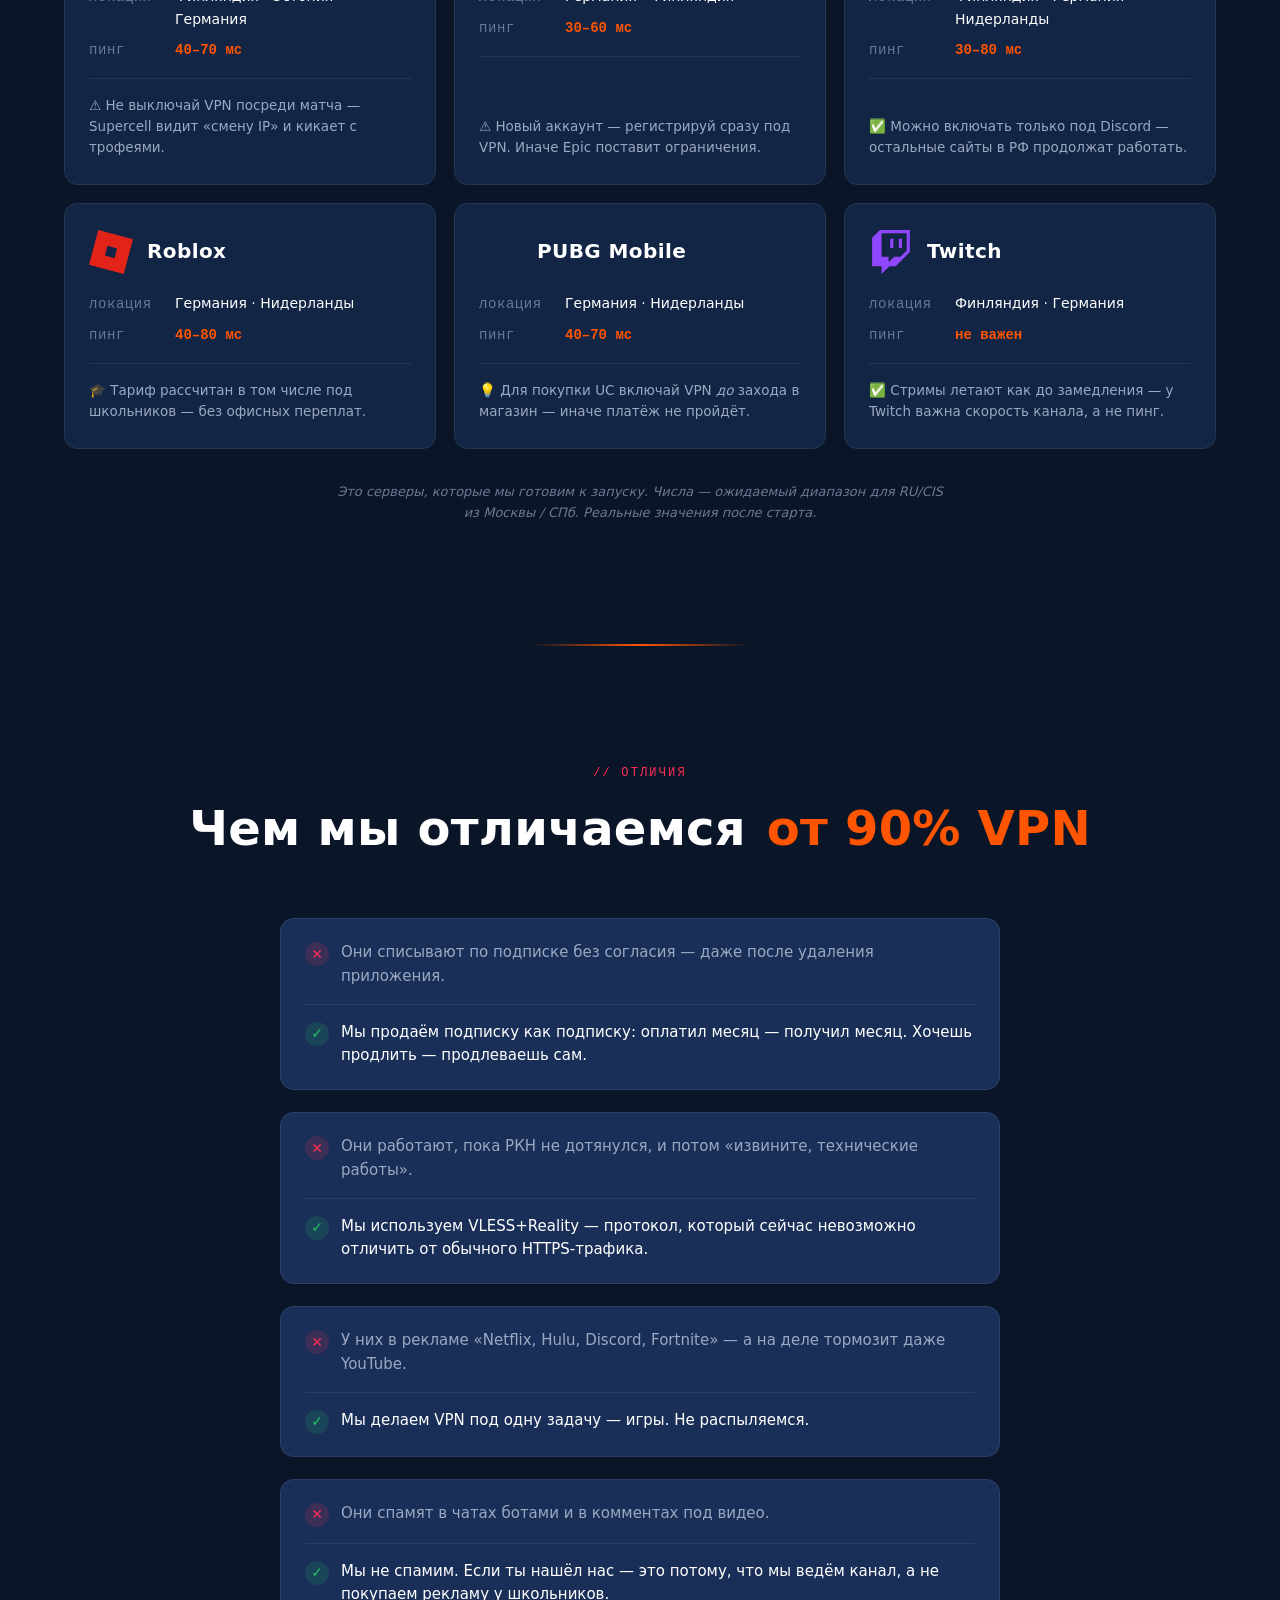
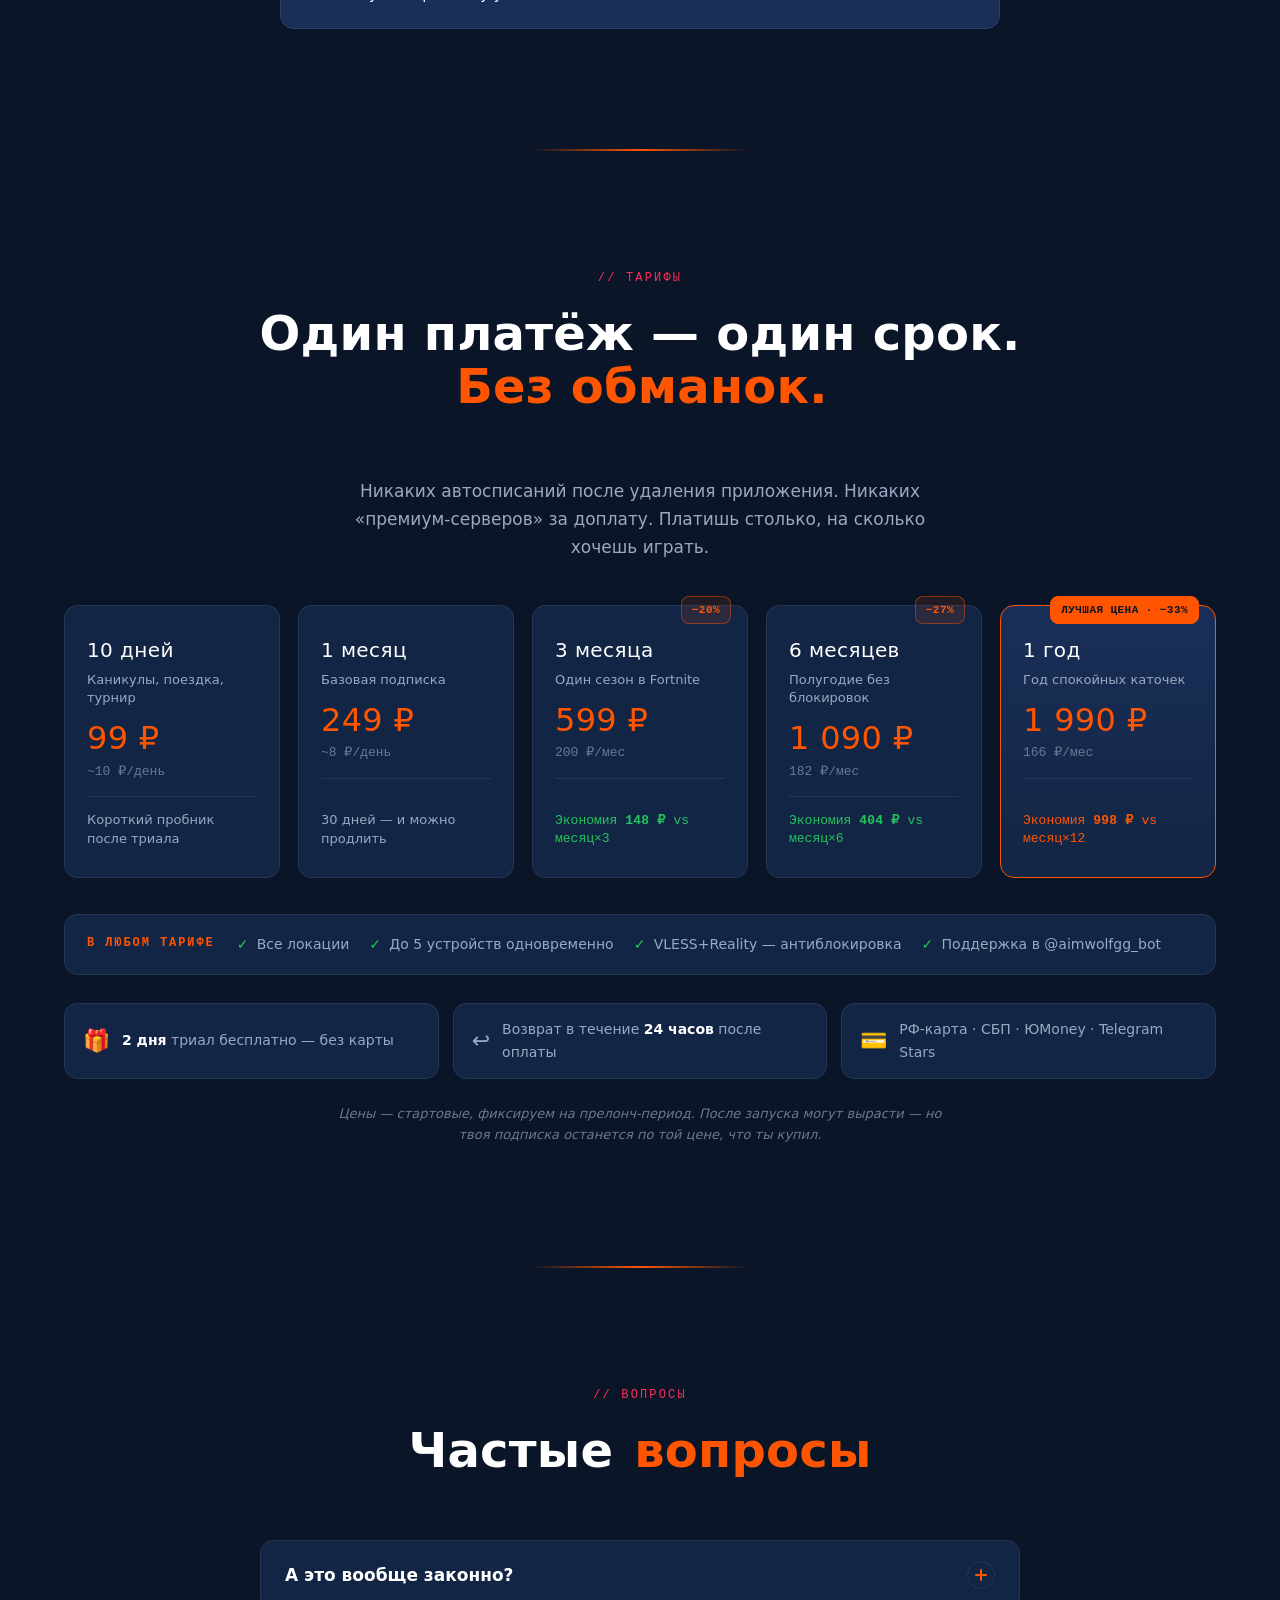
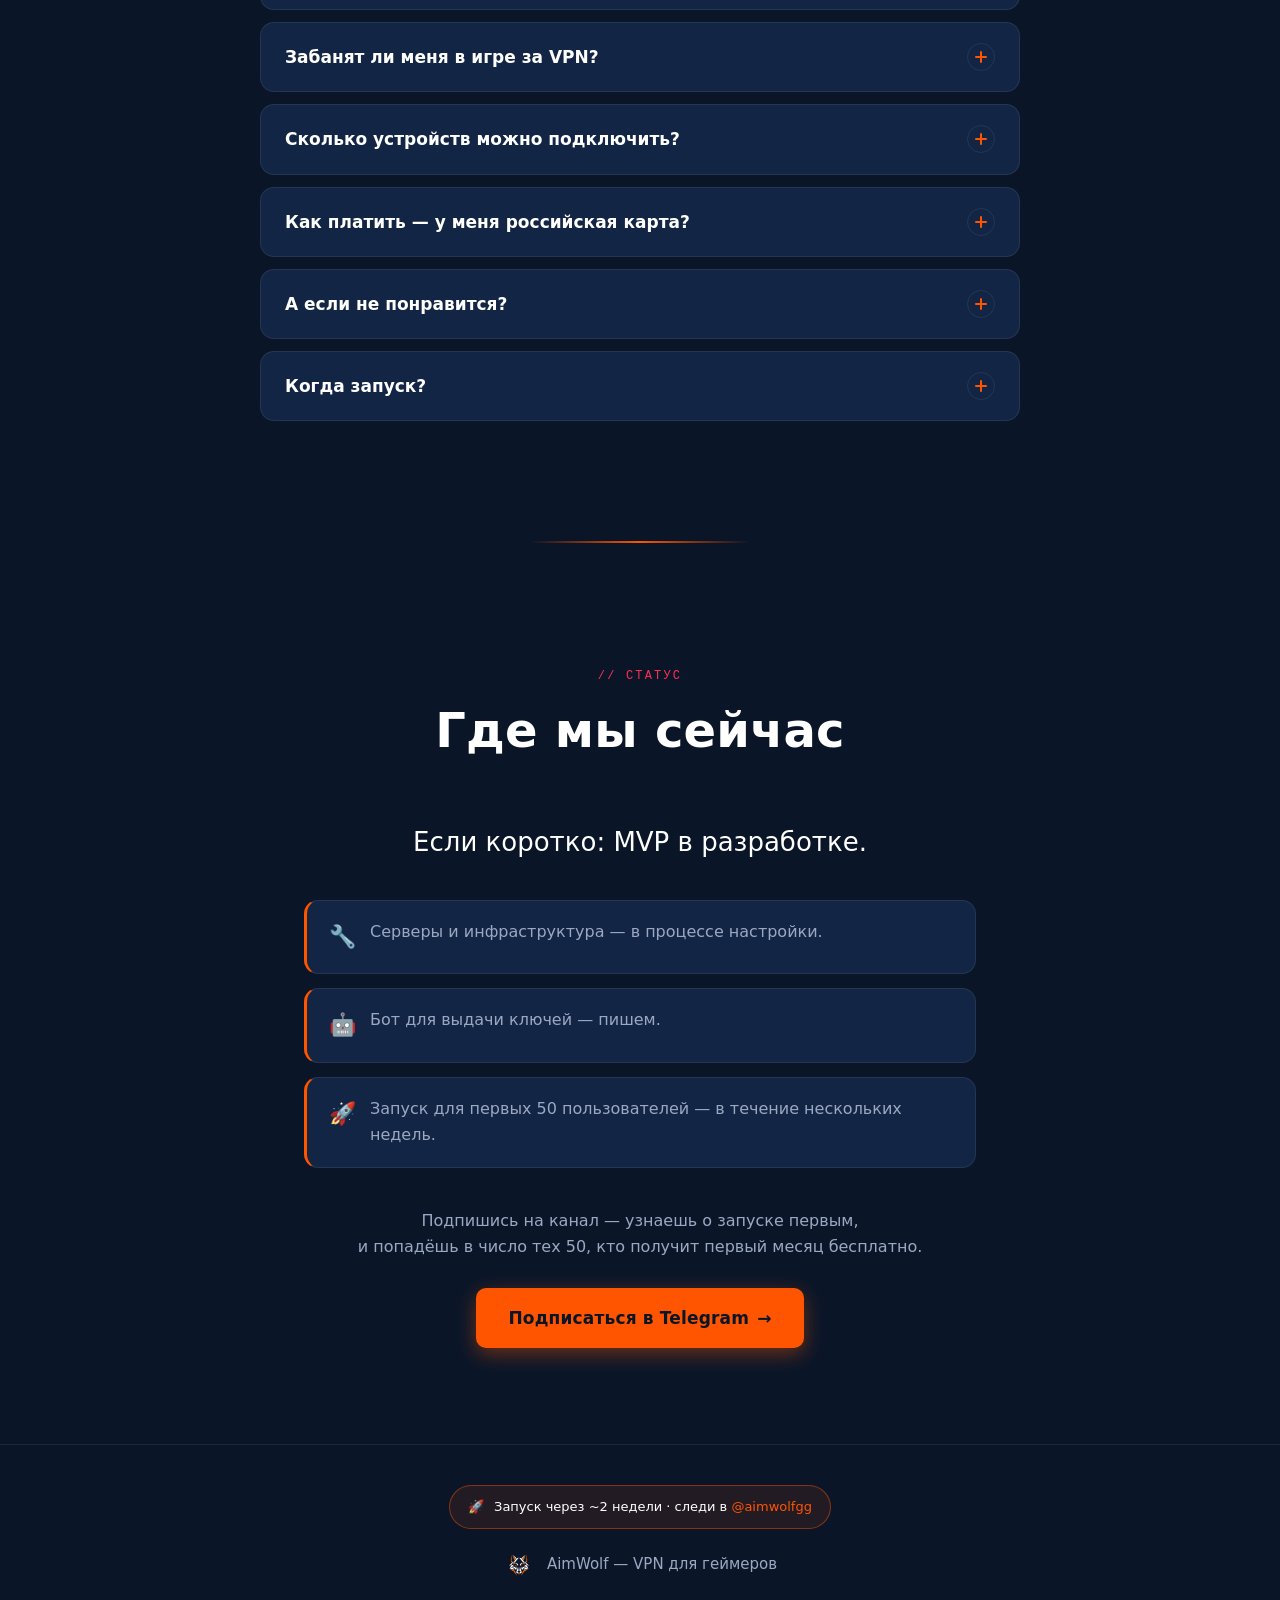
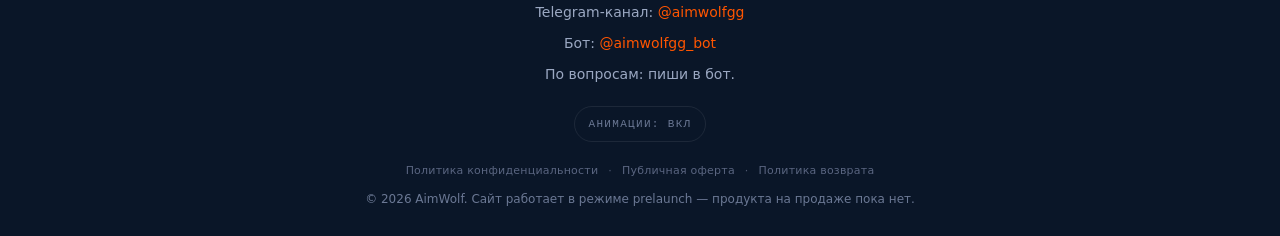
==== commit 75433b26: "footer: вынесение юр-документов отдельной строкой под копирайтом" ====
--- a/index.html
+++ b/index.html
@@ -635,15 +635,6 @@
         <li>
           По вопросам: пиши в бот.
         </li>
-        <li>
-          <a href="privacy.html">Политика конфиденциальности</a>
-        </li>
-        <li>
-          <a href="offer.html">Публичная оферта</a>
-        </li>
-        <li>
-          <a href="refund.html">Политика возврата</a>
-        </li>
       </ul>
 
       <button type="button"
@@ -654,6 +645,14 @@
         Анимации: вкл
       </button>
 
+      <nav class="site-footer__legal-links" aria-label="Юридические документы">
+        <a href="privacy.html">Политика конфиденциальности</a>
+        <span aria-hidden="true">·</span>
+        <a href="offer.html">Публичная оферта</a>
+        <span aria-hidden="true">·</span>
+        <a href="refund.html">Политика возврата</a>
+      </nav>
+
       <p class="site-footer__legal">
         © 2026 AimWolf. Сайт работает в режиме prelaunch — продукта на продаже пока нет.
       </p>
--- a/assets/css/styles.css
+++ b/assets/css/styles.css
@@ -1085,6 +1085,28 @@
   color: var(--text-dim);
   max-width: 600px;
   line-height: 1.6;
+  margin-top: -10px;
+}
+.site-footer__legal-links {
+  display: flex;
+  flex-wrap: wrap;
+  justify-content: center;
+  align-items: center;
+  gap: 6px 10px;
+  font-size: 11px;
+  font-weight: 400;
+  color: #4F5970;
+  letter-spacing: 0.02em;
+}
+.site-footer__legal-links a {
+  color: #5A6580;
+  font-weight: 400;
+  text-decoration: none;
+  transition: color var(--transition);
+}
+.site-footer__legal-links a:hover {
+  color: var(--text-muted);
+  text-decoration: underline;
 }
 
 /* ===== ACCESSIBILITY ===== */
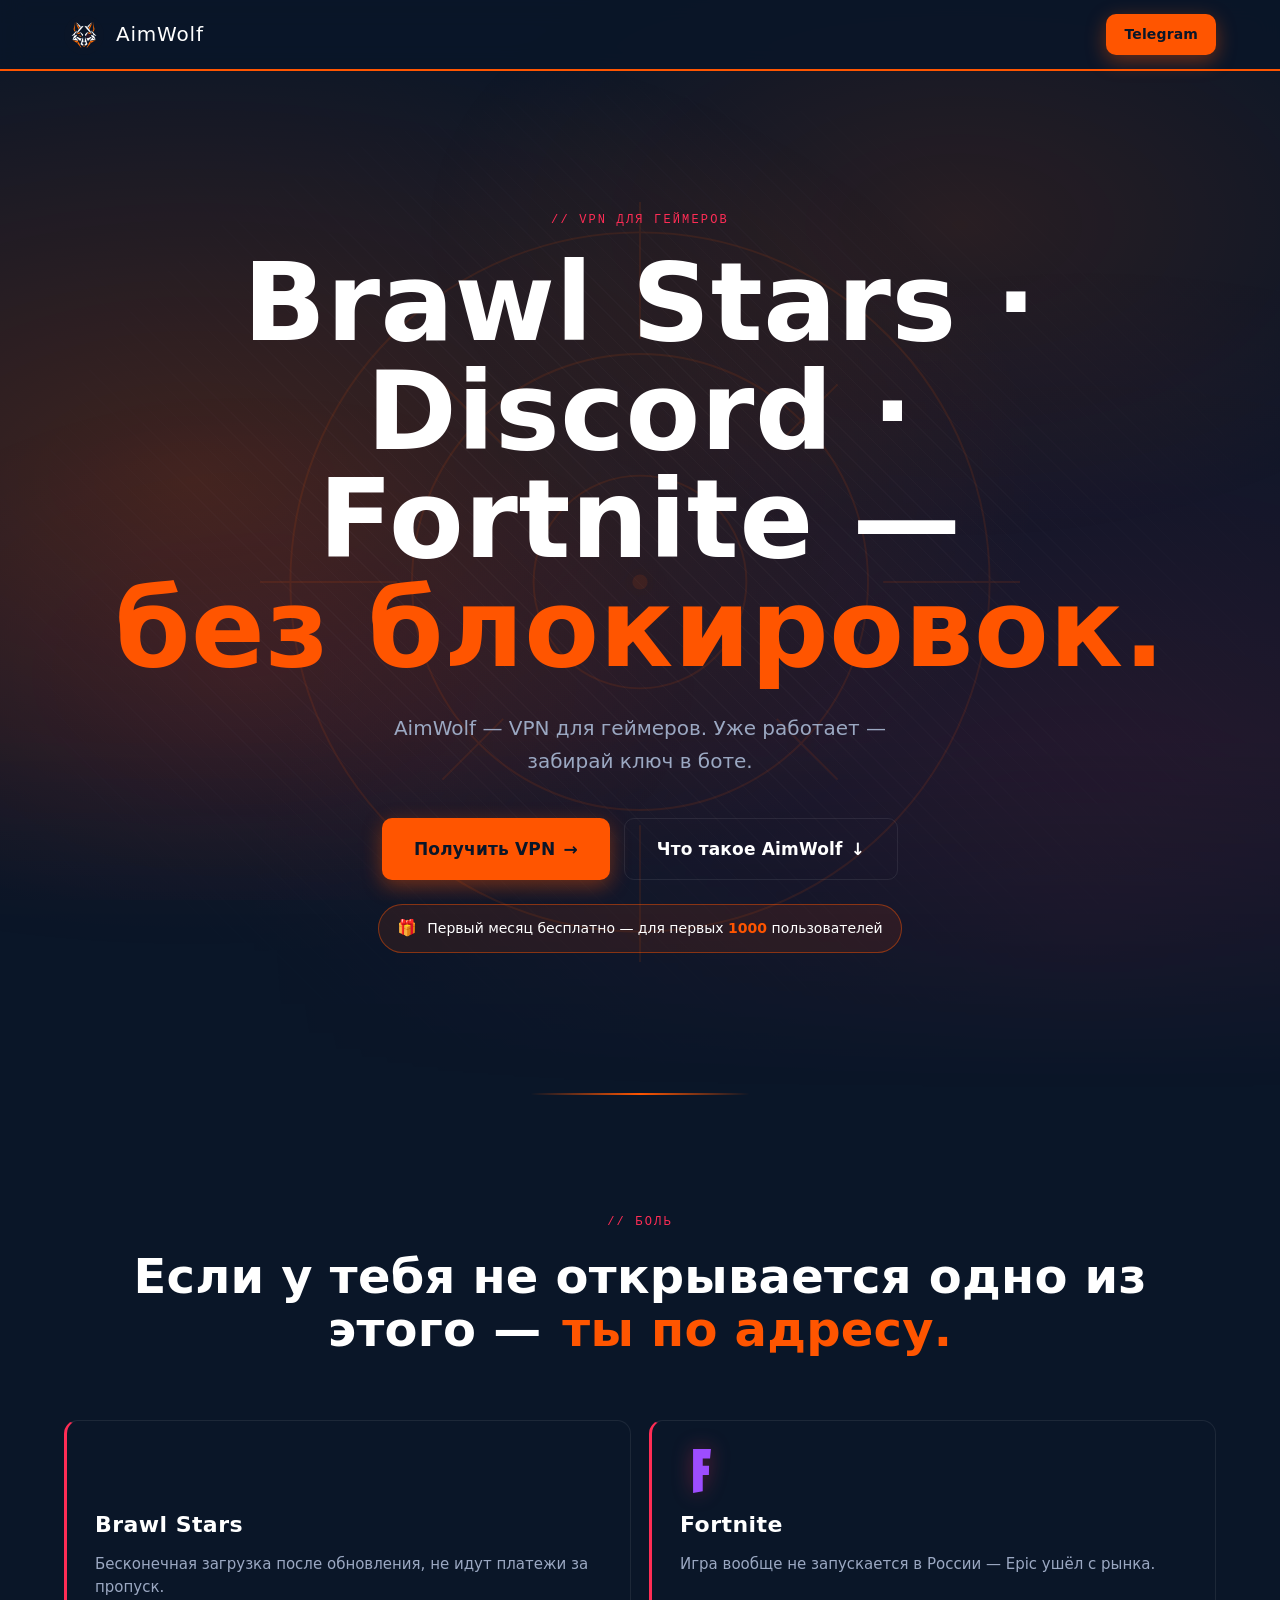
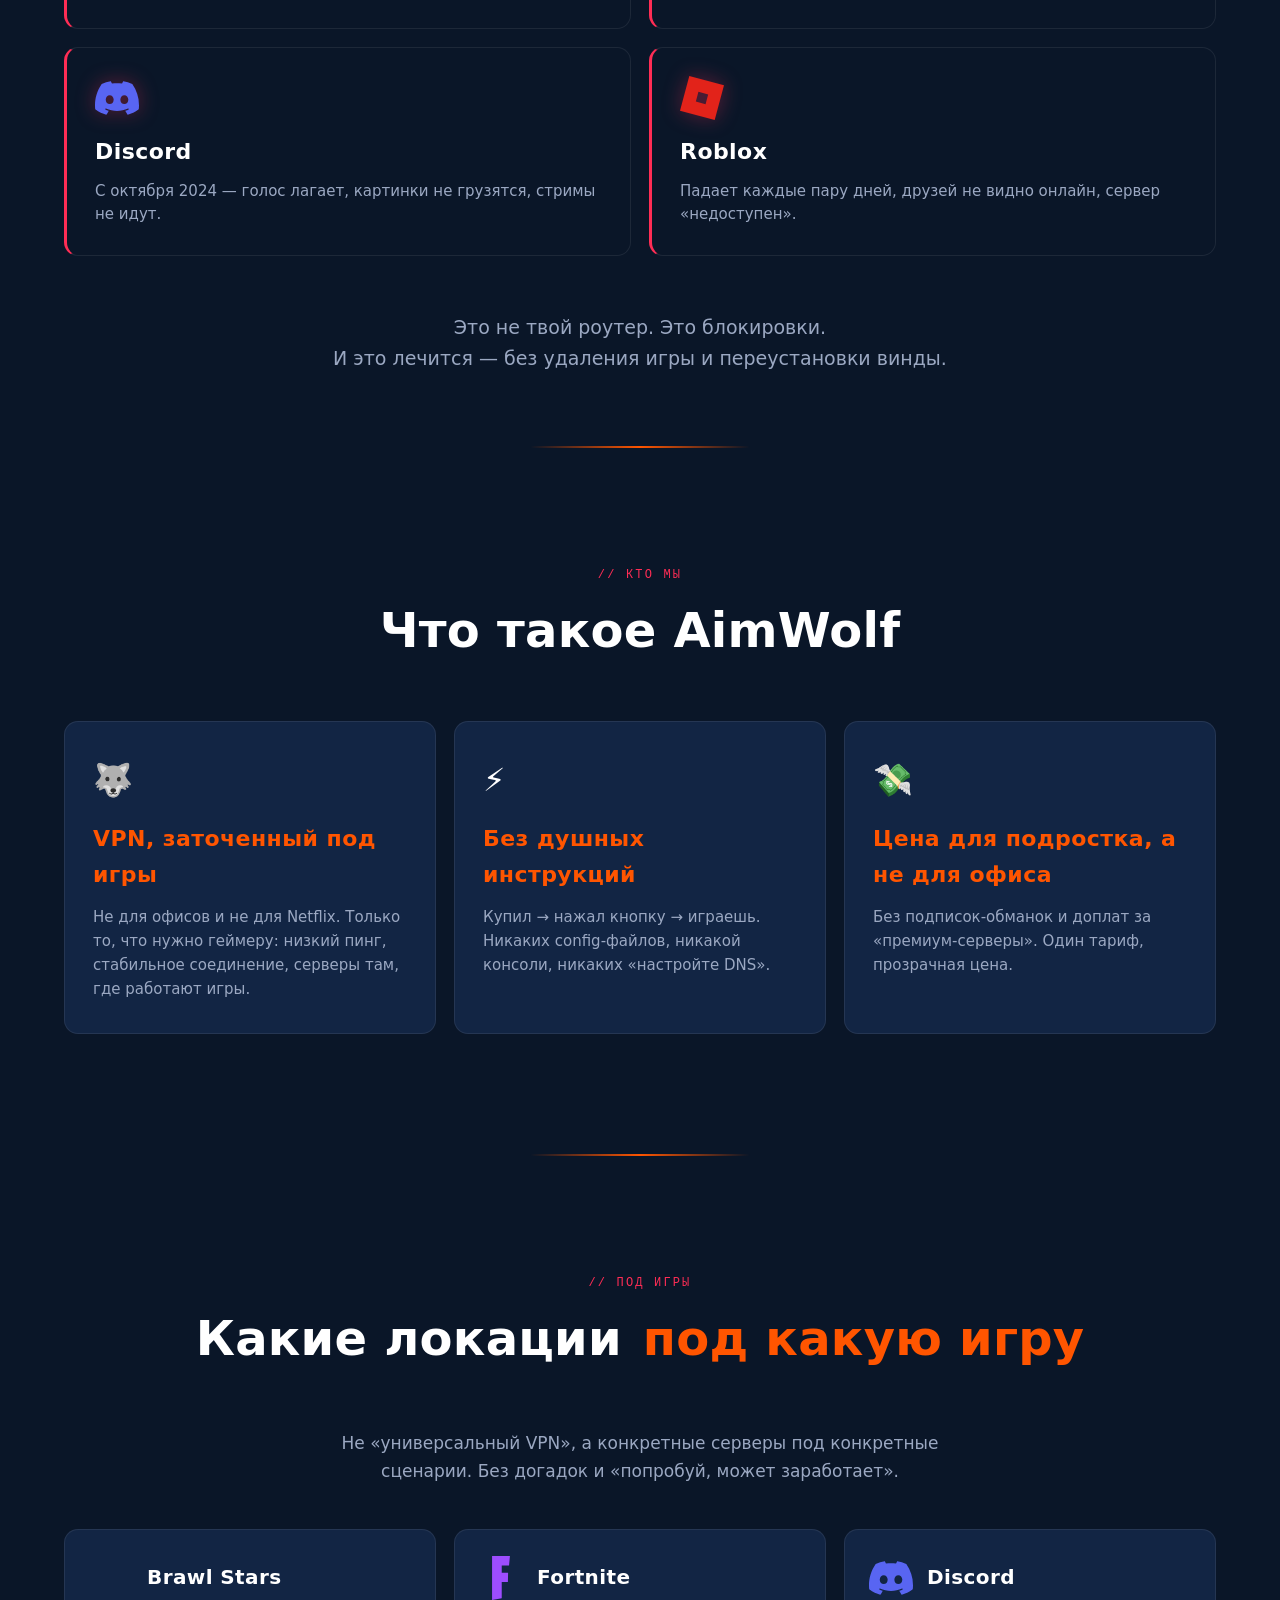
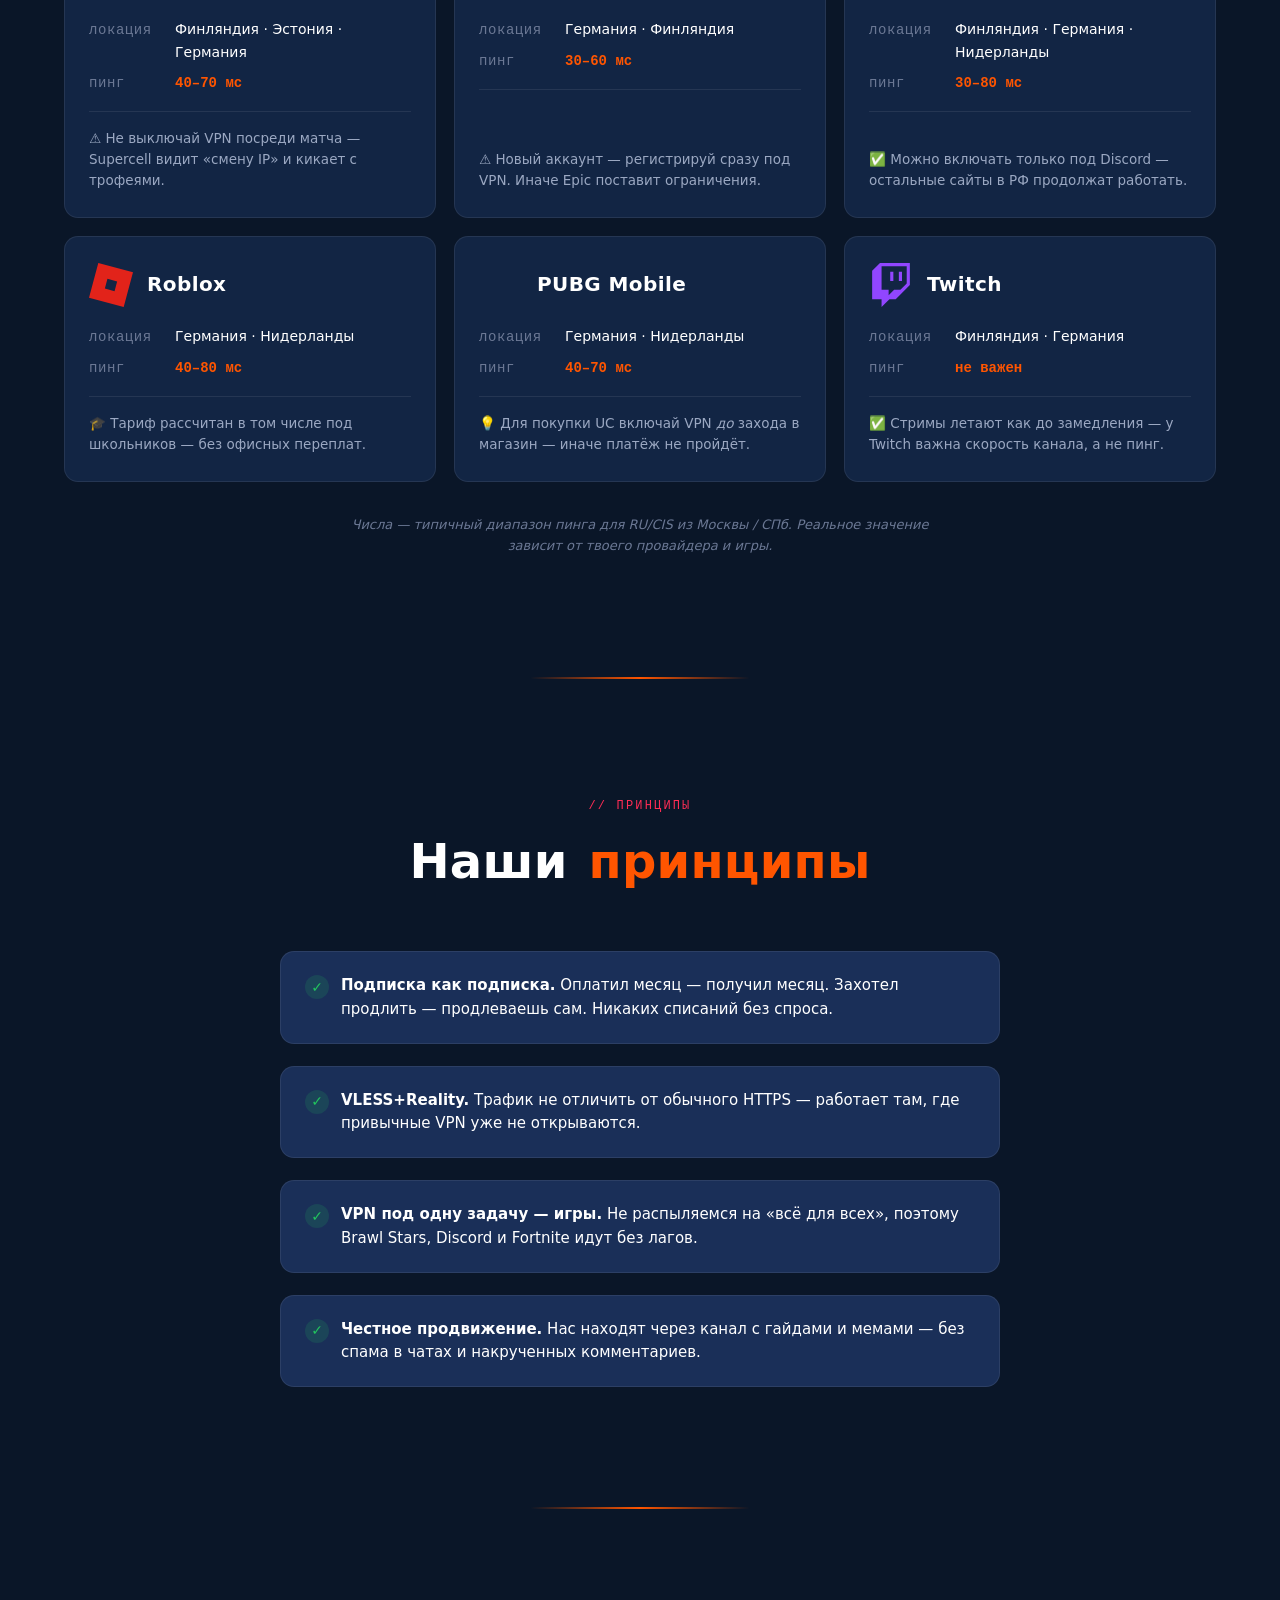
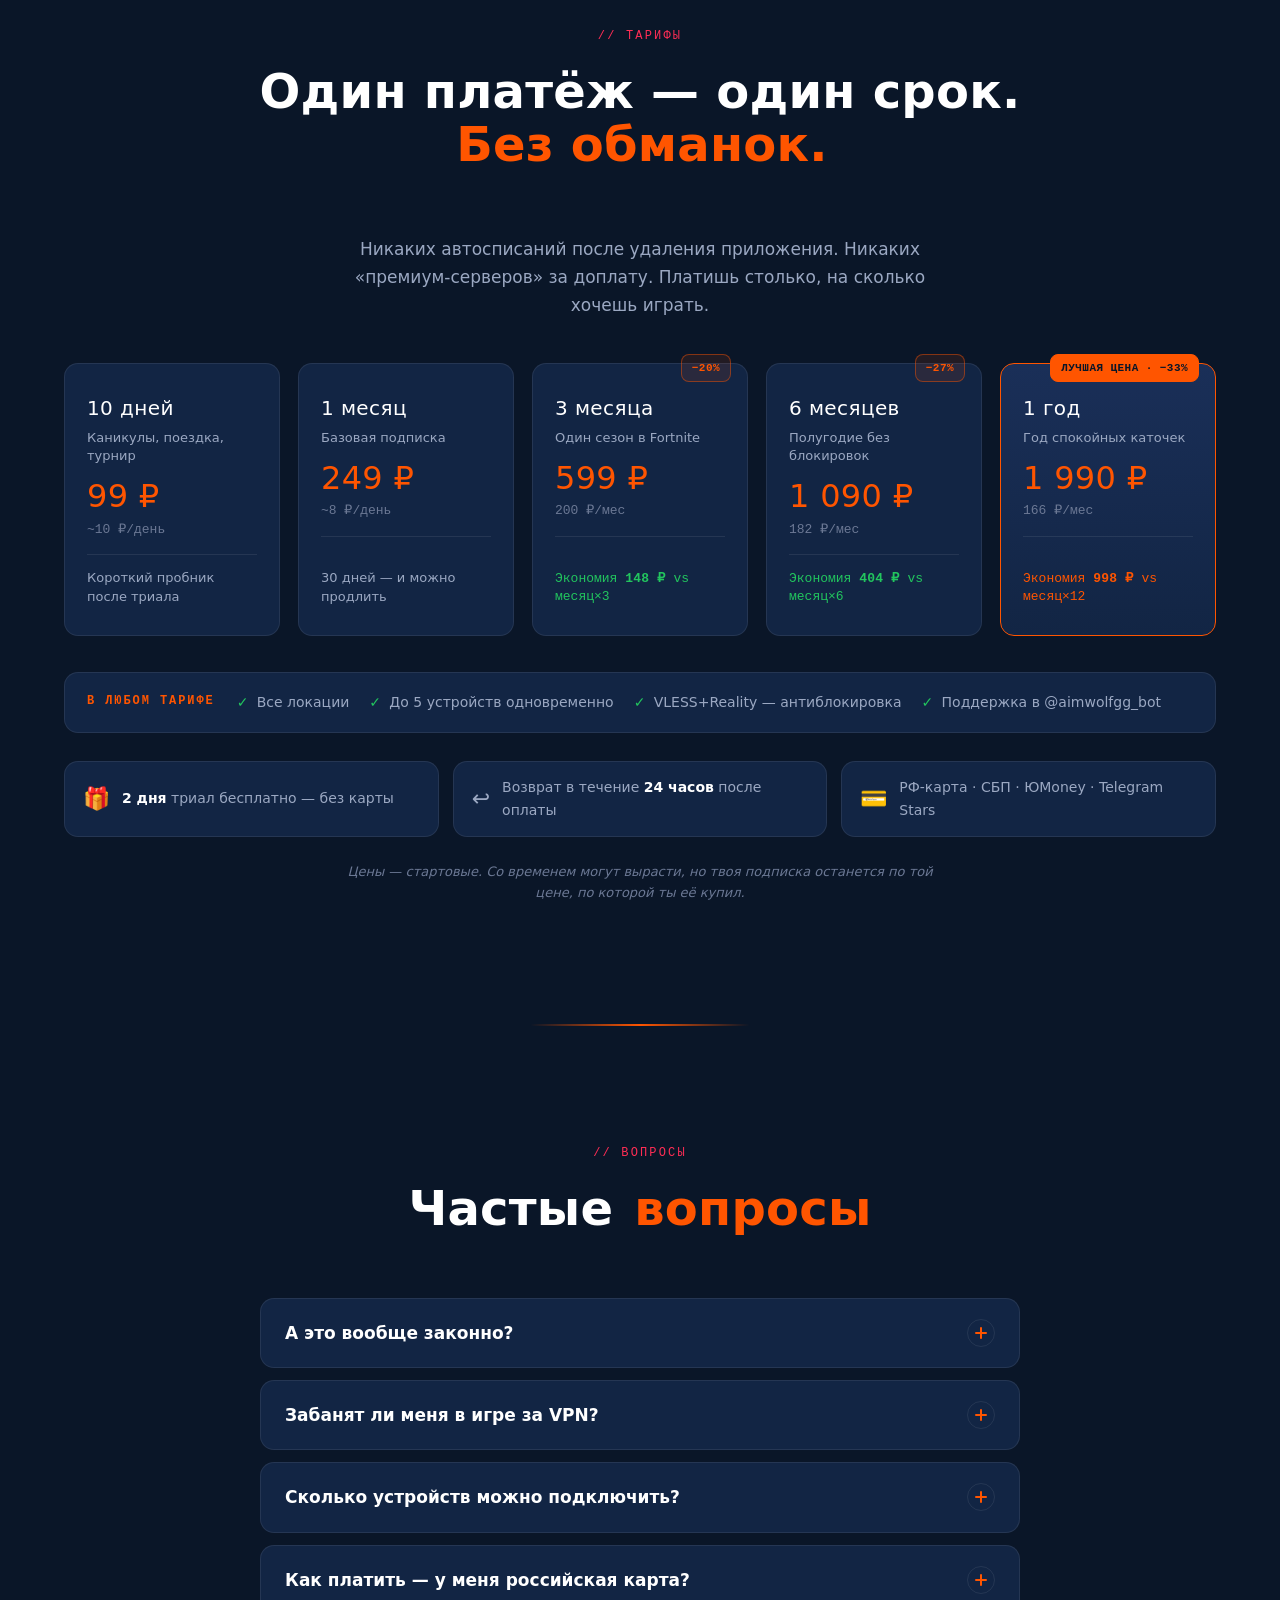
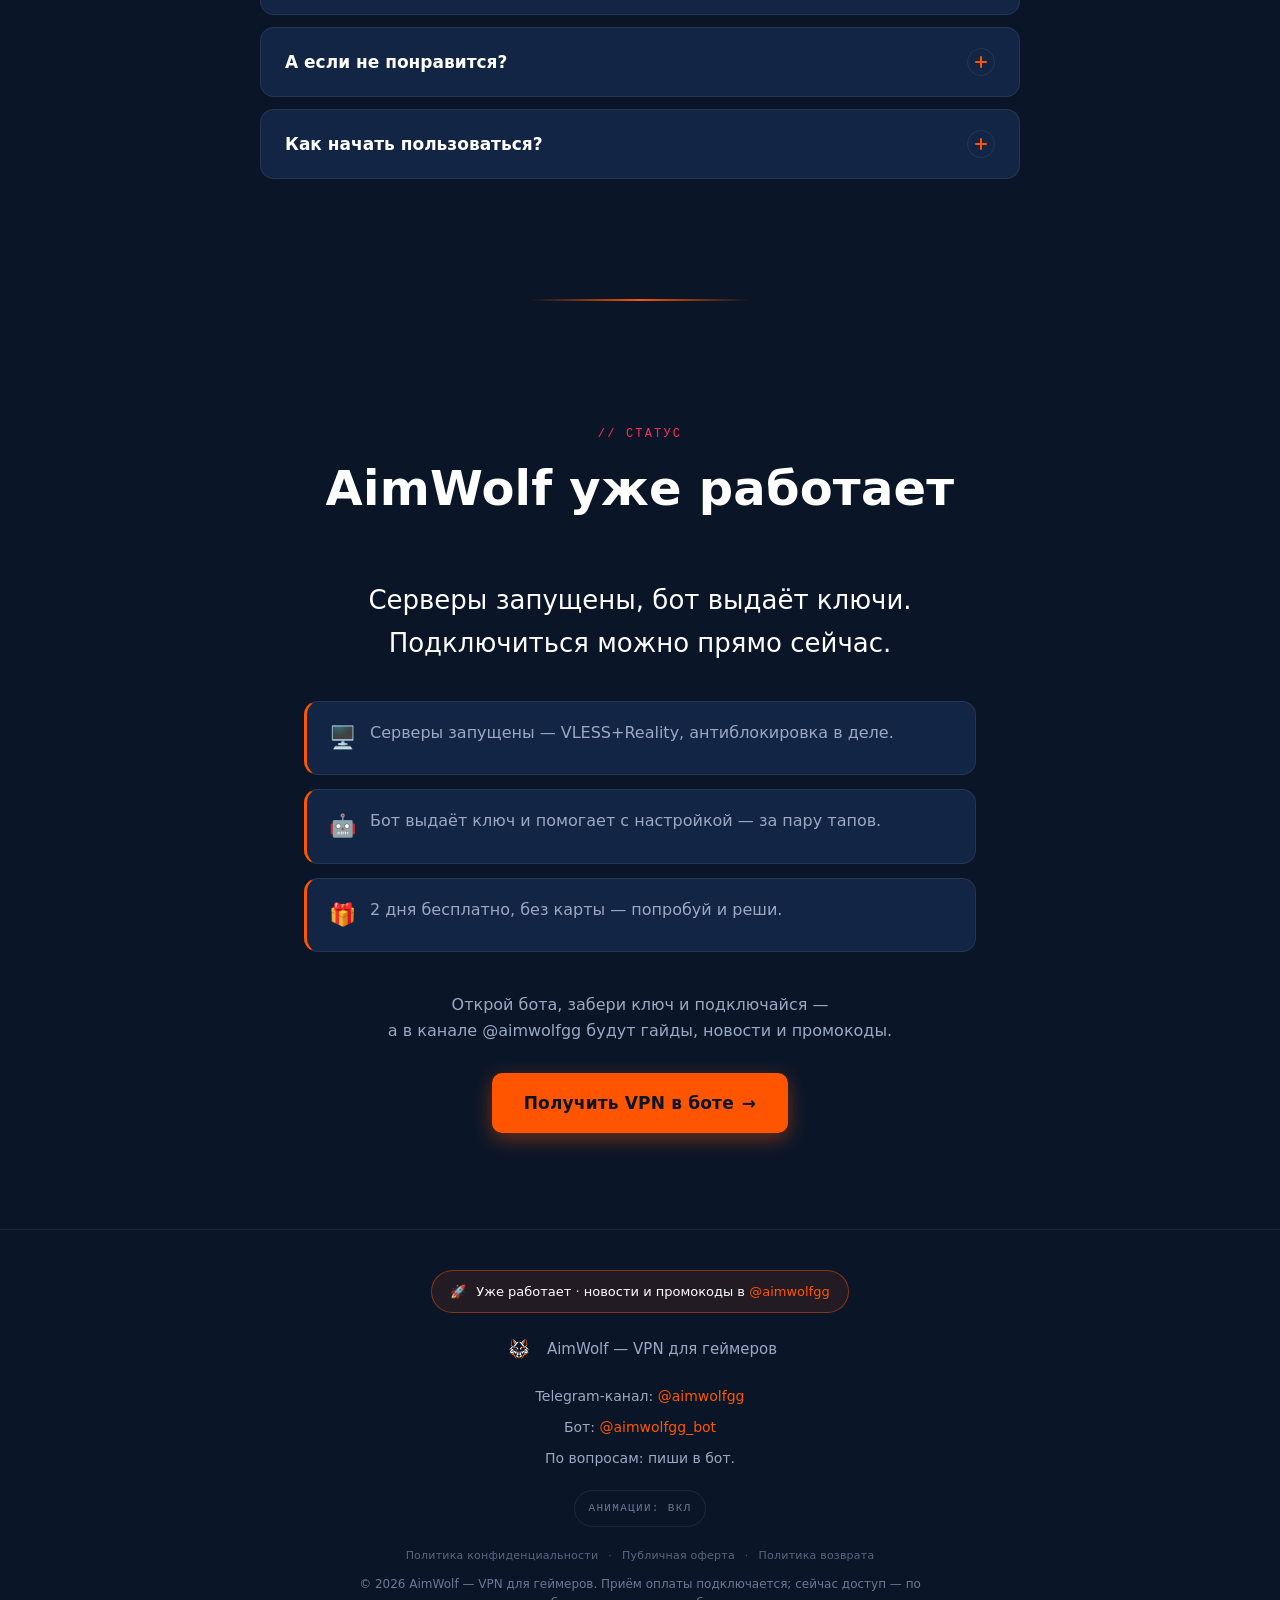
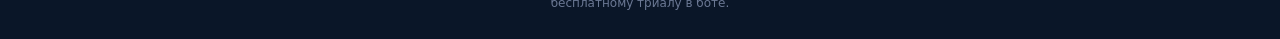
==== commit 5452ab65: "Сайт: убрал prelaunch, переписал блок отличий в принципы - Убран статус prelaunch — сайт подан как р" ====
--- a/index.html
+++ b/index.html
@@ -13,12 +13,12 @@
 
   <!-- SEO -->
   <title>AimWolf — VPN для геймеров. Brawl Stars, Discord, Fortnite без блокировок</title>
-  <meta name="description" content="VPN для тех, кто играет. Возвращаем Brawl Stars, Discord, Fortnite, Roblox в России. Без душных инструкций, без подписок-обманок. Скоро запуск.">
+  <meta name="description" content="VPN для тех, кто играет. Возвращаем Brawl Stars, Discord, Fortnite, Roblox в России. Без душных инструкций, без подписок-обманок. 2 дня бесплатно.">
 
   <!-- Open Graph -->
   <meta property="og:type" content="website">
   <meta property="og:title" content="AimWolf — VPN для геймеров">
-  <meta property="og:description" content="Brawl Stars · Discord · Fortnite — без блокировок. Скоро запуск.">
+  <meta property="og:description" content="Brawl Stars · Discord · Fortnite — без блокировок. VPN для геймеров, 2 дня бесплатно.">
   <meta property="og:image" content="https://aimwolfgg.github.io/assets/img/og-banner.png">
   <meta property="og:url" content="https://aimwolfgg.github.io">
   <meta property="og:locale" content="ru_RU">
@@ -72,20 +72,20 @@
         <line x1="136" y1="136" x2="152" y2="152"/>
       </svg>
       <div class="container hero__inner">
-        <span class="section-tag">// PRELAUNCH</span>
+        <span class="section-tag">// VPN ДЛЯ ГЕЙМЕРОВ</span>
         <h1 class="hero__title">
           Brawl Stars · Discord · Fortnite —
           <span class="hero__title-accent">без блокировок.</span>
         </h1>
         <p class="hero__subtitle">
-          AimWolf — VPN для геймеров. Готовим к запуску.
+          AimWolf — VPN для геймеров. Уже работает — забирай ключ в боте.
         </p>
         <div class="hero__ctas">
-          <a href="https://t.me/aimwolfgg"
+          <a href="https://t.me/aimwolfgg_bot"
              class="btn btn--primary btn--large"
              target="_blank"
              rel="noopener noreferrer">
-            Подписаться в Telegram
+            Получить VPN
             <span class="btn__arrow" aria-hidden="true">→</span>
           </a>
           <a href="#about" class="btn btn--ghost btn--large">
@@ -95,7 +95,7 @@
         </div>
         <div class="hero__fomo">
           <span class="hero__fomo-icon" aria-hidden="true">🎁</span>
-          <span>Первый месяц бесплатно — для первых <strong>50</strong> пользователей</span>
+          <span>Первый месяц бесплатно — для первых <strong>1000</strong> пользователей</span>
         </div>
       </div>
     </section>
@@ -312,7 +312,7 @@
         </div>
 
         <p class="locations__foot">
-          Это серверы, которые мы готовим к запуску. Числа — ожидаемый диапазон для RU/CIS из Москвы / СПб. Реальные значения после старта.
+          Числа — типичный диапазон пинга для RU/CIS из Москвы / СПб. Реальное значение зависит от твоего провайдера и игры.
         </p>
       </div>
     </section>
@@ -320,54 +320,38 @@
     <!-- ============== DIFFERENTIATION ============== -->
     <section class="diff" id="diff">
       <div class="container">
-        <span class="section-tag">// ОТЛИЧИЯ</span>
+        <span class="section-tag">// ПРИНЦИПЫ</span>
         <h2 class="section-title">
-          Чем мы отличаемся
-          <span class="section-title__accent">от 90% VPN</span>
+          Наши
+          <span class="section-title__accent">принципы</span>
         </h2>
 
         <div class="diff__list">
           <article class="diff-row">
-            <div class="diff-row__bad">
-              <span class="diff-row__mark diff-row__mark--bad" aria-hidden="true">✕</span>
-              <p>Они списывают по подписке без согласия — даже после удаления приложения.</p>
-            </div>
             <div class="diff-row__good">
               <span class="diff-row__mark diff-row__mark--good" aria-hidden="true">✓</span>
-              <p>Мы продаём подписку как подписку: оплатил месяц — получил месяц. Хочешь продлить — продлеваешь сам.</p>
+              <p><strong>Подписка как подписка.</strong> Оплатил месяц — получил месяц. Захотел продлить — продлеваешь сам. Никаких списаний без спроса.</p>
             </div>
           </article>
 
           <article class="diff-row">
-            <div class="diff-row__bad">
-              <span class="diff-row__mark diff-row__mark--bad" aria-hidden="true">✕</span>
-              <p>Они работают, пока РКН не дотянулся, и потом «извините, технические работы».</p>
-            </div>
             <div class="diff-row__good">
               <span class="diff-row__mark diff-row__mark--good" aria-hidden="true">✓</span>
-              <p>Мы используем VLESS+Reality — протокол, который сейчас невозможно отличить от обычного HTTPS-трафика.</p>
+              <p><strong>VLESS+Reality.</strong> Трафик не отличить от обычного HTTPS — работает там, где привычные VPN уже не открываются.</p>
             </div>
           </article>
 
           <article class="diff-row">
-            <div class="diff-row__bad">
-              <span class="diff-row__mark diff-row__mark--bad" aria-hidden="true">✕</span>
-              <p>У них в рекламе «Netflix, Hulu, Discord, Fortnite» — а на деле тормозит даже YouTube.</p>
-            </div>
             <div class="diff-row__good">
               <span class="diff-row__mark diff-row__mark--good" aria-hidden="true">✓</span>
-              <p>Мы делаем VPN под одну задачу — игры. Не распыляемся.</p>
+              <p><strong>VPN под одну задачу — игры.</strong> Не распыляемся на «всё для всех», поэтому Brawl Stars, Discord и Fortnite идут без лагов.</p>
             </div>
           </article>
 
           <article class="diff-row">
-            <div class="diff-row__bad">
-              <span class="diff-row__mark diff-row__mark--bad" aria-hidden="true">✕</span>
-              <p>Они спамят в чатах ботами и в комментах под видео.</p>
-            </div>
             <div class="diff-row__good">
               <span class="diff-row__mark diff-row__mark--good" aria-hidden="true">✓</span>
-              <p>Мы не спамим. Если ты нашёл нас — это потому, что мы ведём канал, а не покупаем рекламу у школьников.</p>
+              <p><strong>Честное продвижение.</strong> Нас находят через канал с гайдами и мемами — без спама в чатах и накрученных комментариев.</p>
             </div>
           </article>
         </div>
@@ -479,7 +463,7 @@
         </div>
 
         <p class="pricing__foot">
-          Цены — стартовые, фиксируем на прелонч-период. После запуска могут вырасти — но твоя подписка останется по той цене, что ты купил.
+          Цены — стартовые. Со временем могут вырасти, но твоя подписка останется по той цене, по которой ты её купил.
         </p>
       </div>
     </section>
@@ -526,7 +510,7 @@
             </summary>
             <div class="faq-item__a">
               <p>
-                План на старте — <strong>до 5 устройств одновременно</strong> на один аккаунт. Телефон + ноутбук + планшет + приставка + телефон друга — хватит и тебе, и всей компании.
+                <strong>До 5 устройств одновременно</strong> на один аккаунт. Телефон + ноутбук + планшет + приставка + телефон друга — хватит и тебе, и всей компании.
               </p>
             </div>
           </details>
@@ -538,7 +522,7 @@
             </summary>
             <div class="faq-item__a">
               <p>
-                РФ-карта, СБП, крипта — будут на старте. Никаких списаний с иностранных карт «по подписке без согласия». Заплатил месяц — получил месяц.
+                РФ-карта, СБП, ЮMoney, Telegram Stars — приём оплаты подключаем в ближайшее время. Никаких списаний с иностранных карт «по подписке без согласия». Заплатил месяц — получил месяц.
               </p>
             </div>
           </details>
@@ -557,12 +541,12 @@
 
           <details class="faq-item">
             <summary class="faq-item__q">
-              <span>Когда запуск?</span>
+              <span>Как начать пользоваться?</span>
               <span class="faq-item__chevron" aria-hidden="true"></span>
             </summary>
             <div class="faq-item__a">
               <p>
-                Запуск для первых <strong>50 человек — в течение нескольких недель</strong>. Они получают первый месяц бесплатно. Чтобы попасть — подпишись на <a href="https://t.me/aimwolfgg" target="_blank" rel="noopener noreferrer">@aimwolfgg</a>, там будет сигнал о старте.
+                Открой бота <a href="https://t.me/aimwolfgg_bot" target="_blank" rel="noopener noreferrer">@aimwolfgg_bot</a> и зайди в «Личный кабинет» — получишь ключ и инструкцию под свою платформу. Первые <strong>2 дня — бесплатно</strong>, без карты.
               </p>
             </div>
           </details>
@@ -575,34 +559,34 @@
     <section class="status" id="status">
       <div class="container status__inner">
         <span class="section-tag">// СТАТУС</span>
-        <h2 class="section-title">Где мы сейчас</h2>
-        <p class="status__lead">Если коротко: MVP в разработке.</p>
+        <h2 class="section-title">AimWolf уже работает</h2>
+        <p class="status__lead">Серверы запущены, бот выдаёт ключи. Подключиться можно прямо сейчас.</p>
 
         <ul class="status__list">
           <li class="status__item">
-            <span class="status__icon" aria-hidden="true">🔧</span>
-            <span>Серверы и инфраструктура — в процессе настройки.</span>
+            <span class="status__icon" aria-hidden="true">🖥️</span>
+            <span>Серверы запущены — VLESS+Reality, антиблокировка в деле.</span>
           </li>
           <li class="status__item">
             <span class="status__icon" aria-hidden="true">🤖</span>
-            <span>Бот для выдачи ключей — пишем.</span>
+            <span>Бот выдаёт ключ и помогает с настройкой — за пару тапов.</span>
           </li>
           <li class="status__item">
-            <span class="status__icon" aria-hidden="true">🚀</span>
-            <span>Запуск для первых 50 пользователей — в течение нескольких недель.</span>
+            <span class="status__icon" aria-hidden="true">🎁</span>
+            <span>2 дня бесплатно, без карты — попробуй и реши.</span>
           </li>
         </ul>
 
         <p class="status__cta-text">
-          Подпишись на канал — узнаешь о запуске первым,<br>
-          и попадёшь в число тех 50, кто получит первый месяц бесплатно.
+          Открой бота, забери ключ и подключайся —<br>
+          а в канале @aimwolfgg будут гайды, новости и промокоды.
         </p>
 
-        <a href="https://t.me/aimwolfgg"
+        <a href="https://t.me/aimwolfgg_bot"
            class="btn btn--primary btn--large btn--pulse"
            target="_blank"
            rel="noopener noreferrer">
-          Подписаться в Telegram
+          Получить VPN в боте
           <span class="btn__arrow" aria-hidden="true">→</span>
         </a>
       </div>
@@ -615,7 +599,7 @@
     <div class="container site-footer__inner">
       <div class="site-footer__progress">
         <span aria-hidden="true">🚀</span>
-        <span>Запуск через ~2 недели · следи в <a href="https://t.me/aimwolfgg" target="_blank" rel="noopener noreferrer">@aimwolfgg</a></span>
+        <span>Уже работает · новости и промокоды в <a href="https://t.me/aimwolfgg" target="_blank" rel="noopener noreferrer">@aimwolfgg</a></span>
       </div>
 
       <div class="site-footer__brand">
@@ -654,7 +638,7 @@
       </nav>
 
       <p class="site-footer__legal">
-        © 2026 AimWolf. Сайт работает в режиме prelaunch — продукта на продаже пока нет.
+        © 2026 AimWolf — VPN для геймеров. Приём оплаты подключается; сейчас доступ — по бесплатному триалу в боте.
       </p>
     </div>
   </footer>
--- a/assets/css/styles.css
+++ b/assets/css/styles.css
@@ -495,6 +495,11 @@
 .diff-row__good {
   padding-top: 16px;
   border-top: 1px solid var(--border);
+}
+/* Карточка-принцип состоит из одного блока — разделитель сверху не нужен. */
+.diff-row__good:first-child {
+  padding-top: 0;
+  border-top: none;
 }
 .diff-row__bad p,
 .diff-row__good p {
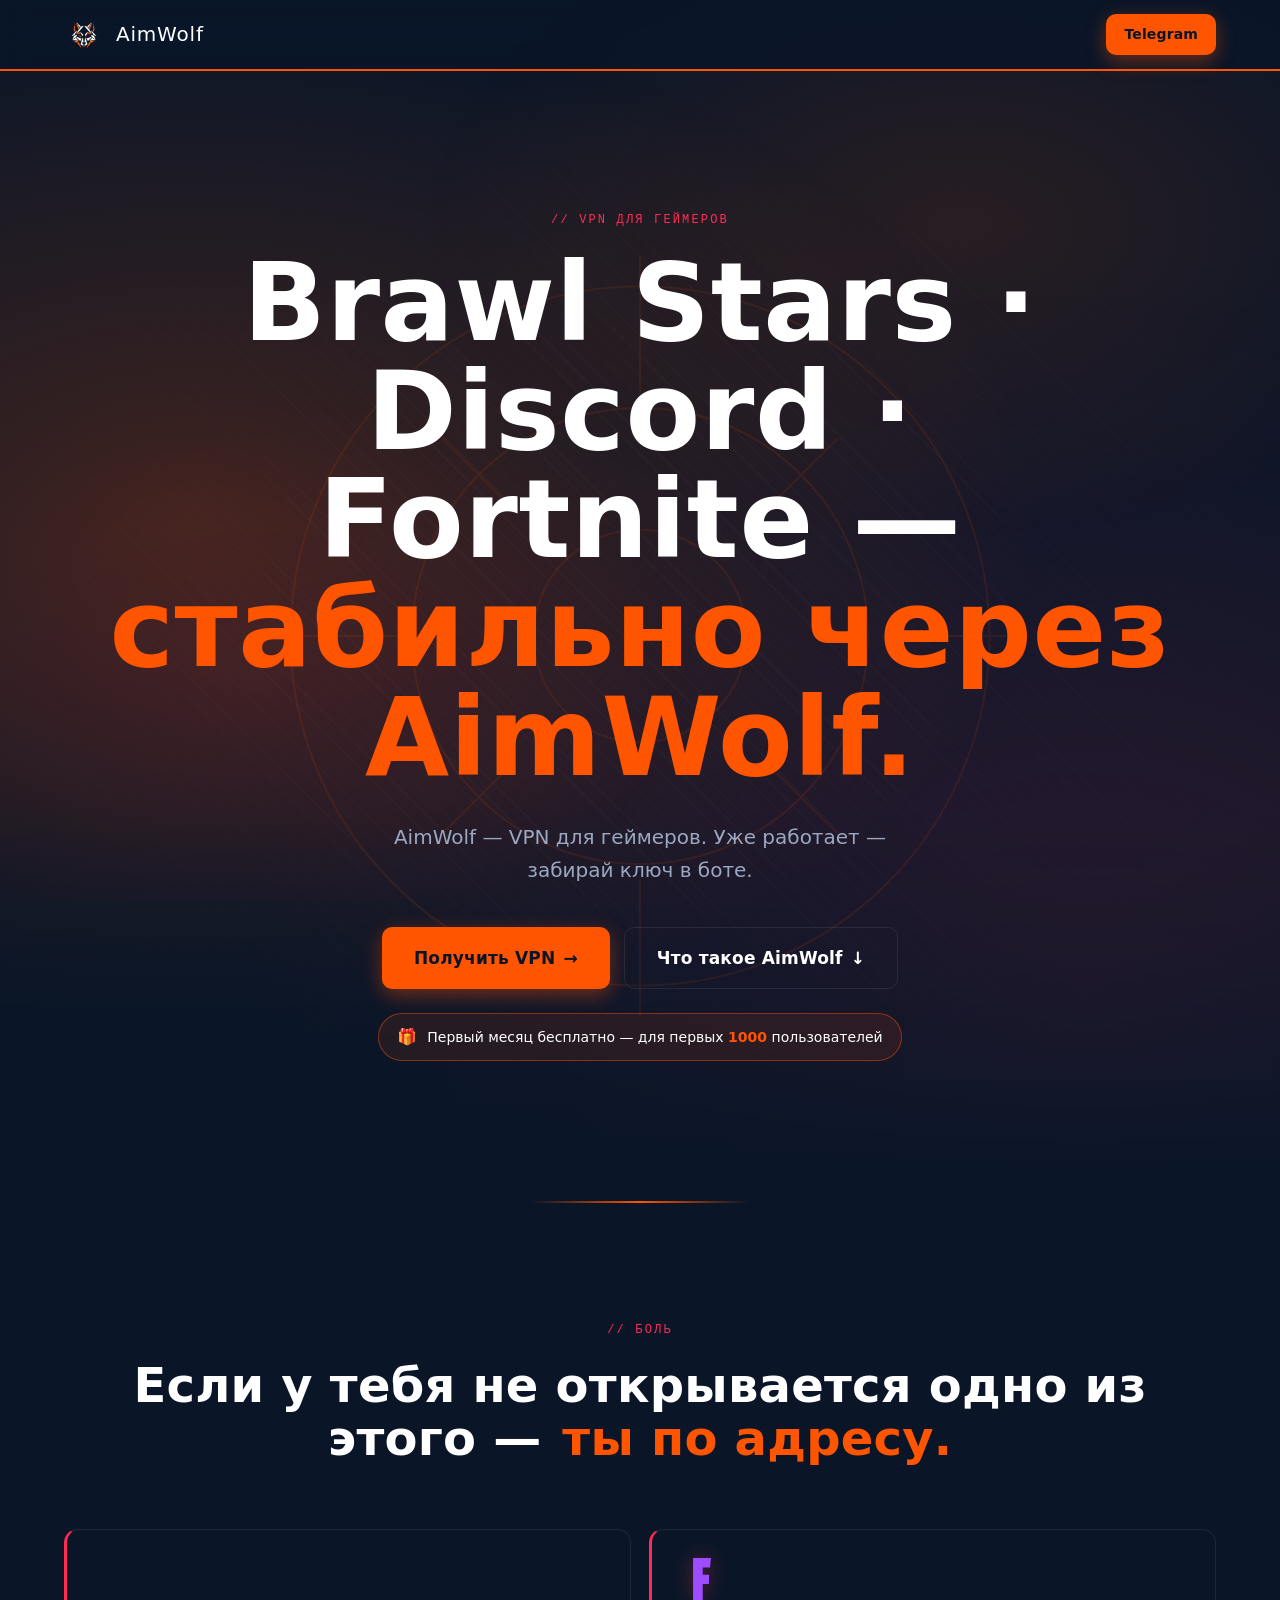
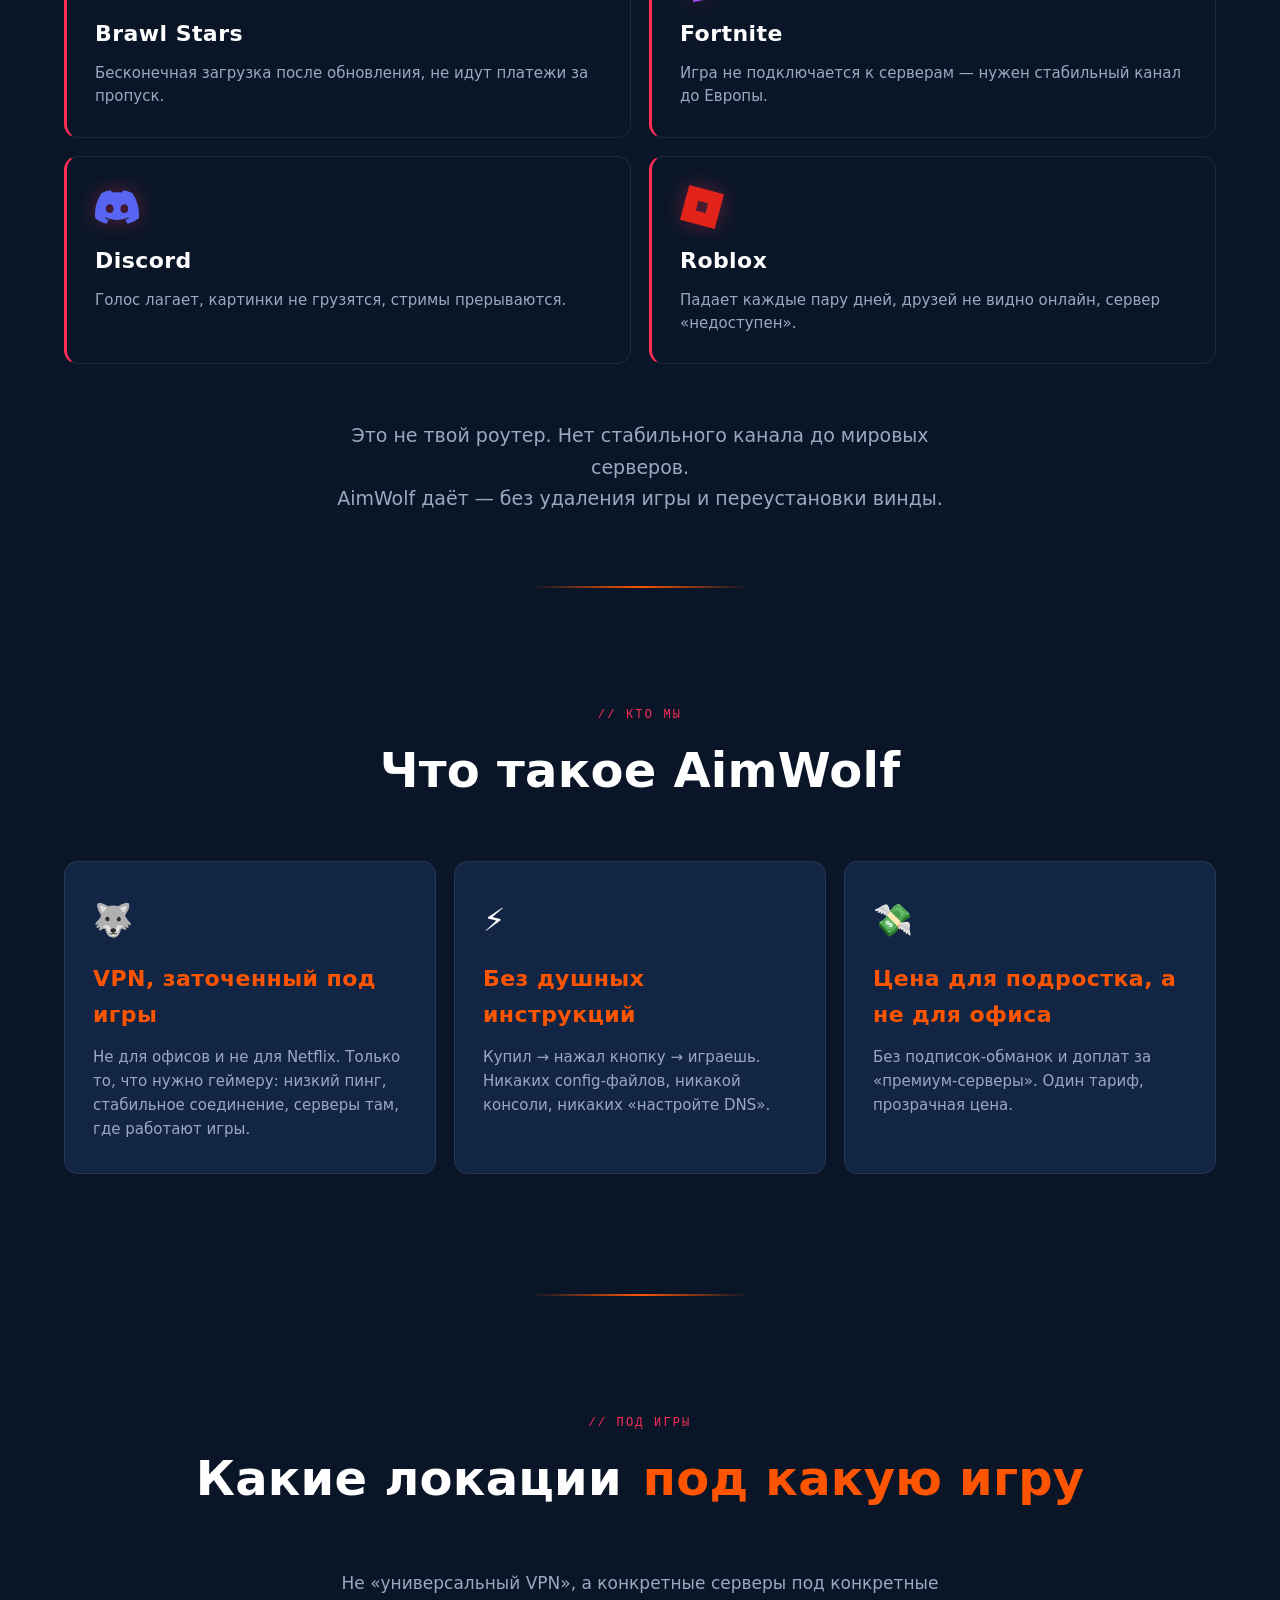
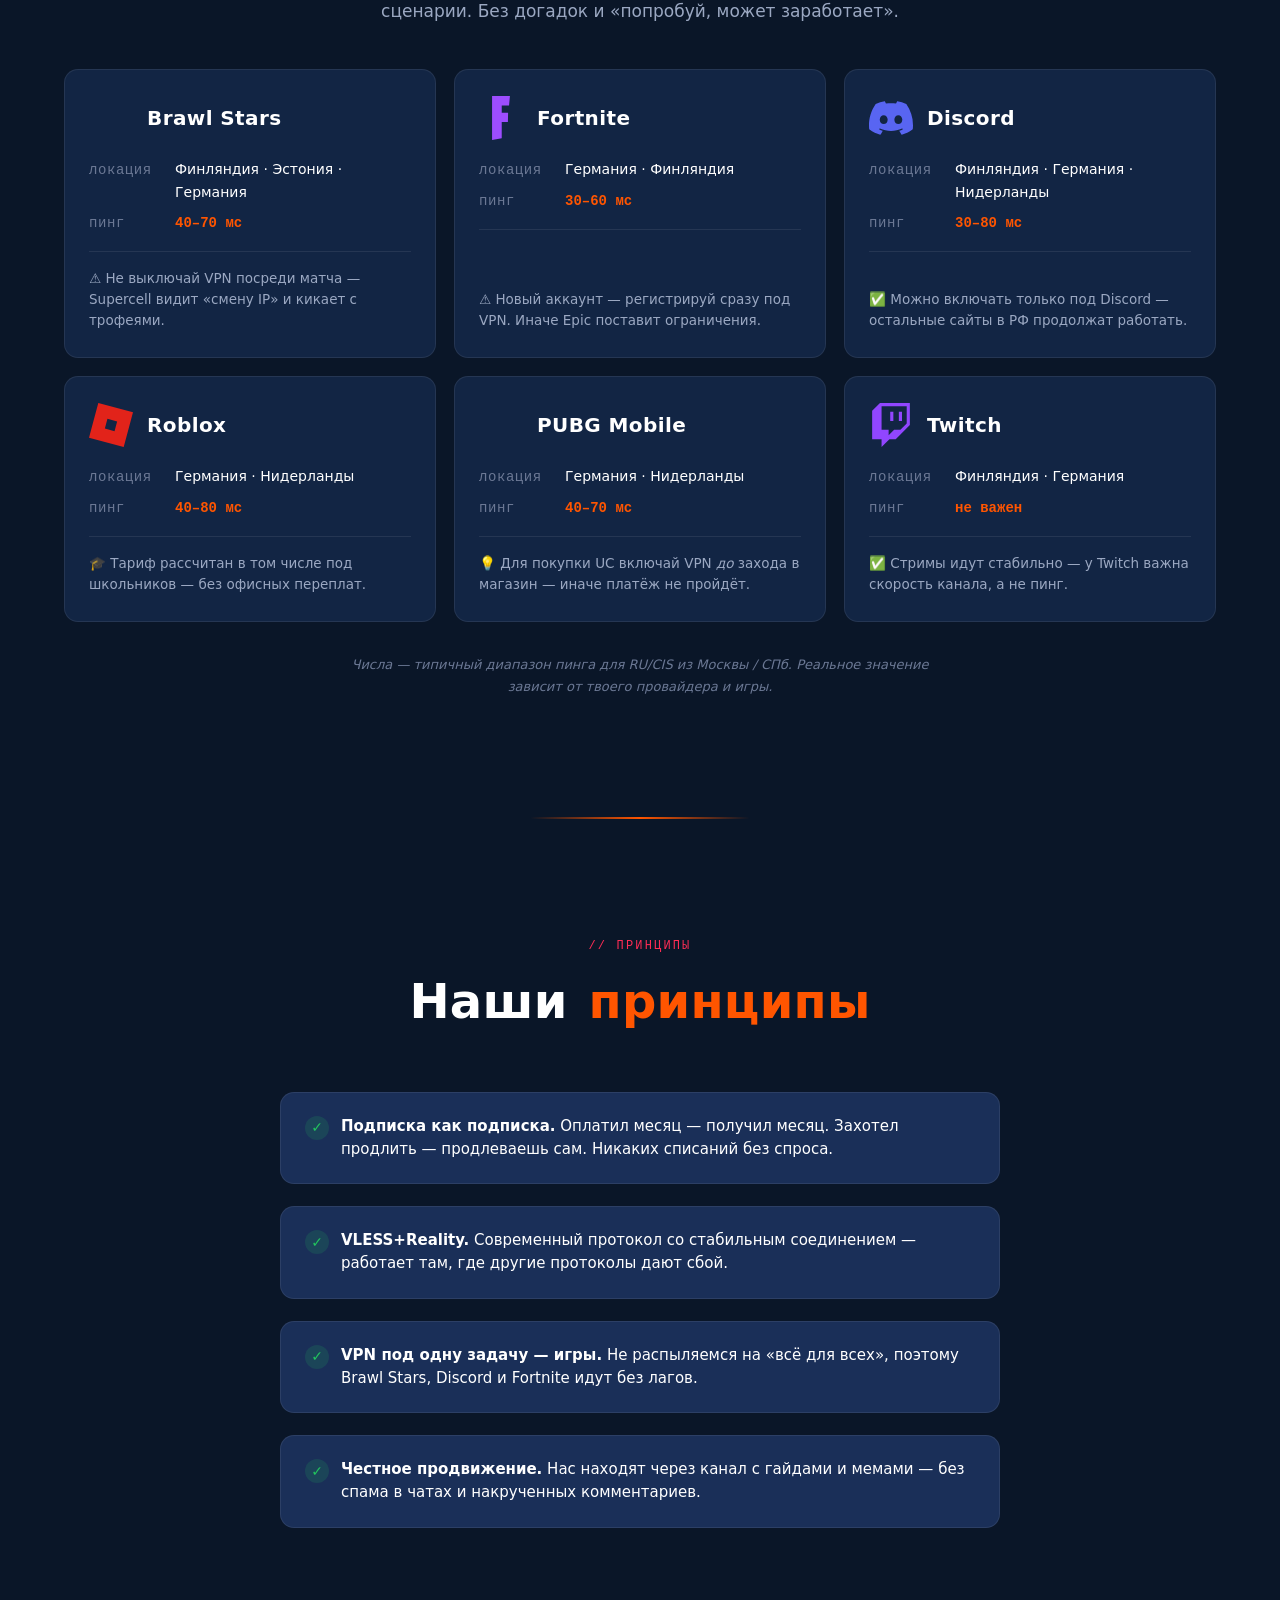
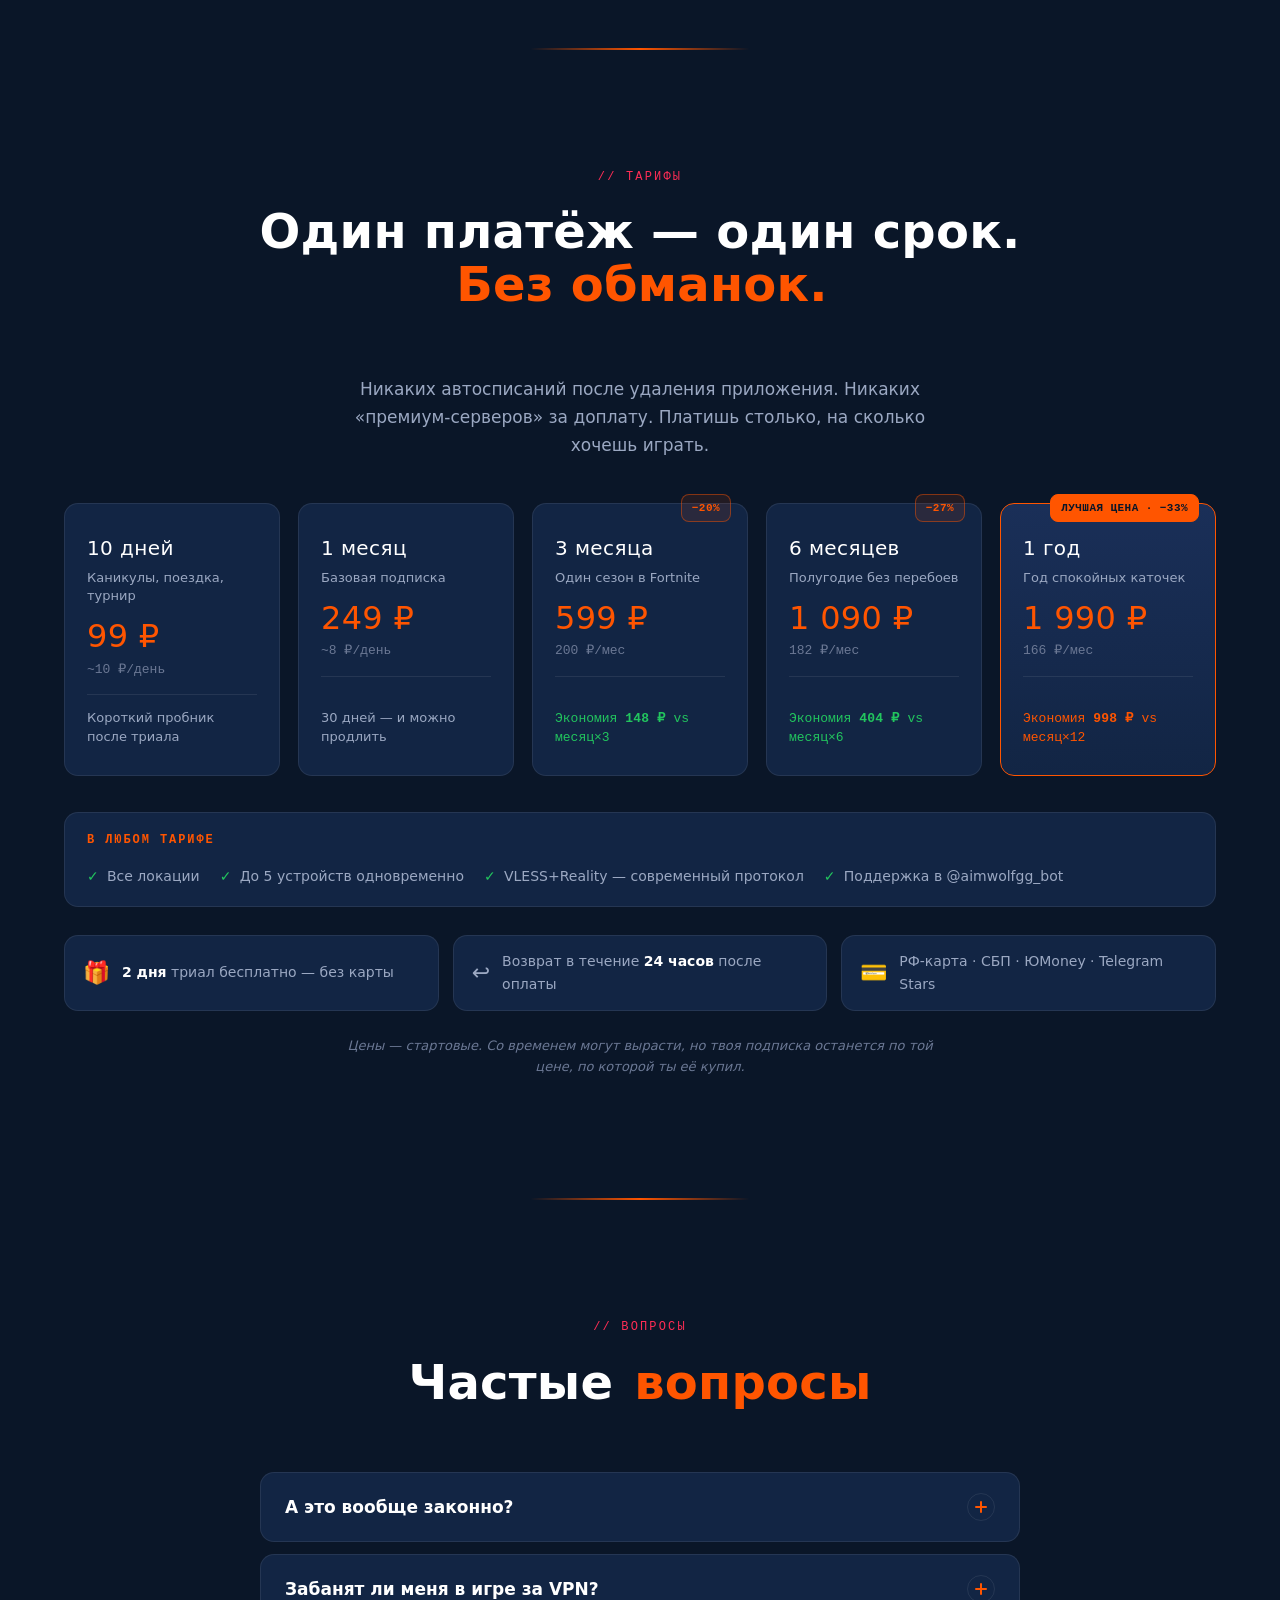
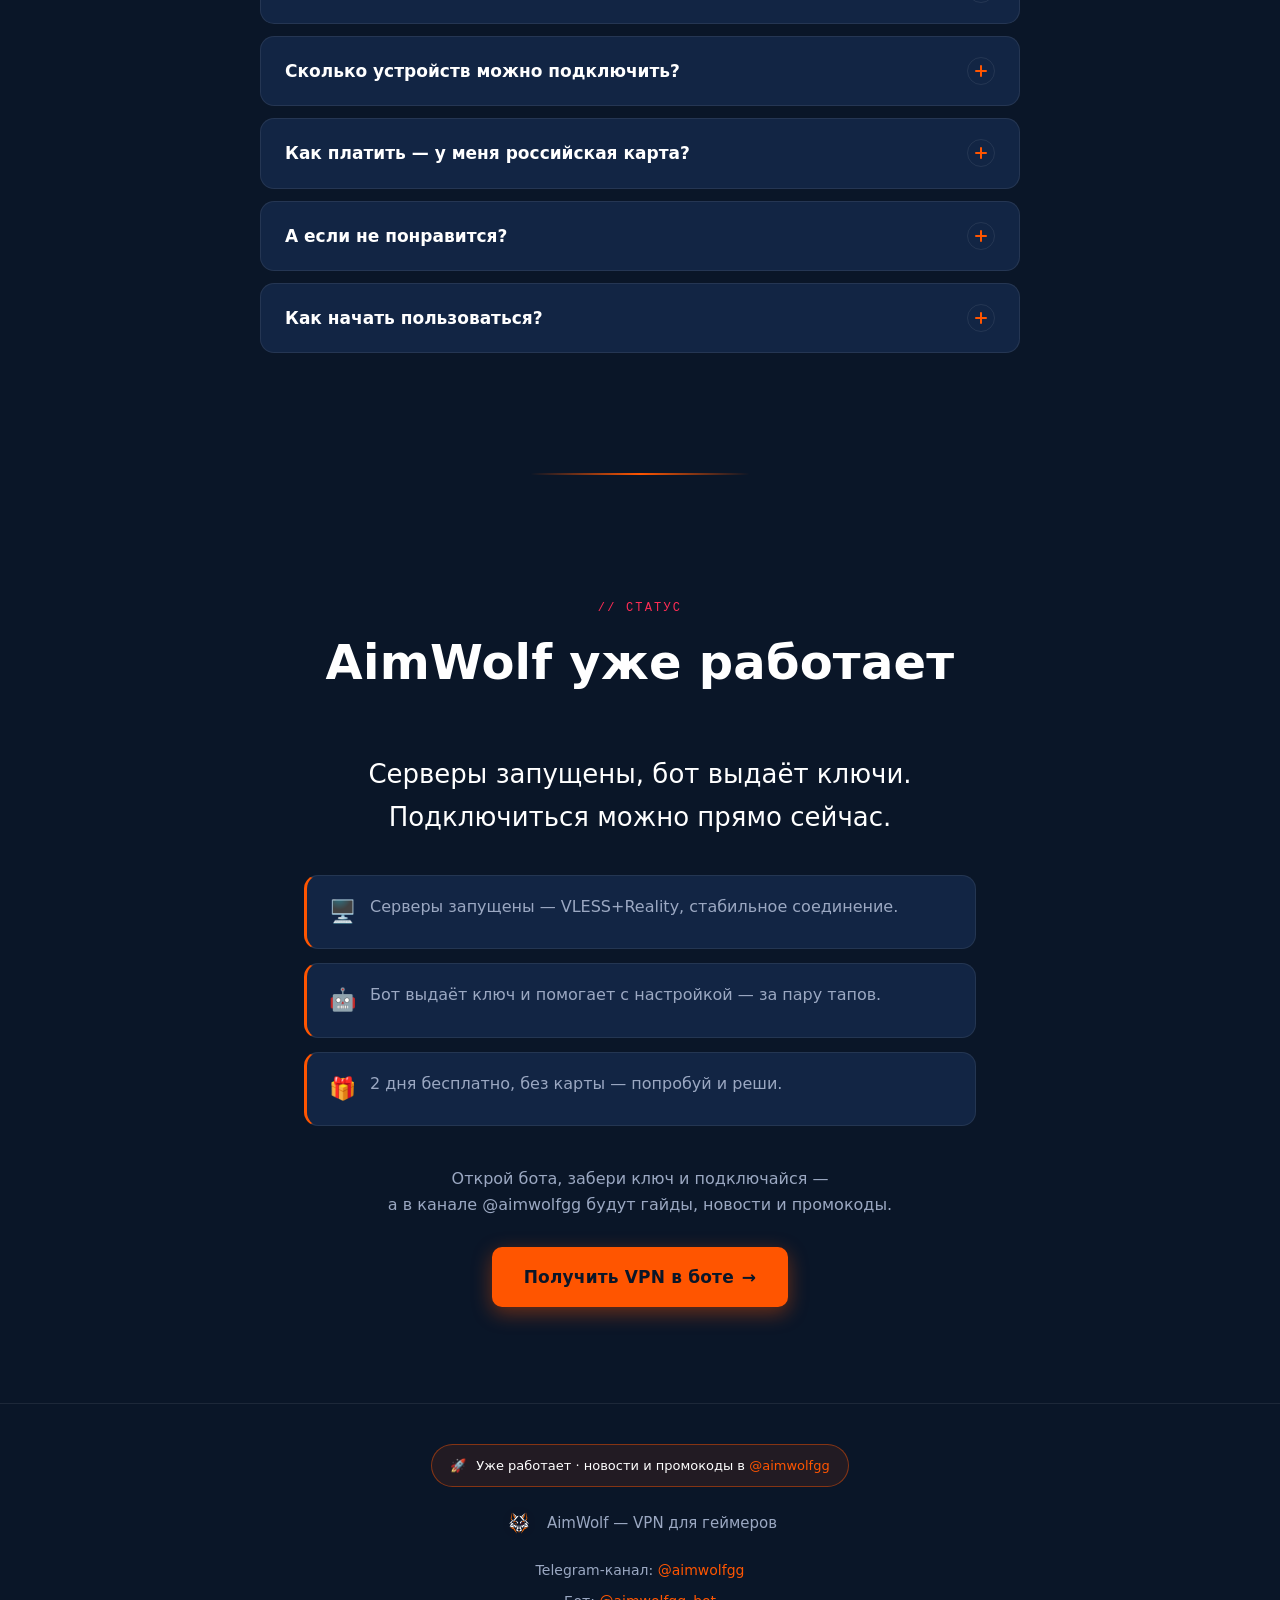
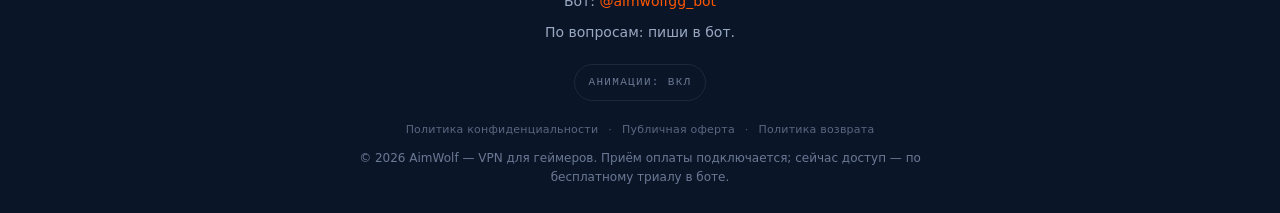
==== commit ae747c12: "Переработка маркетинга под compliance платёжки Убраны упоминания «блокировок», «обхода», «РКН», «зам" ====
--- a/index.html
+++ b/index.html
@@ -12,13 +12,13 @@
   <meta name="referrer" content="strict-origin-when-cross-origin">
 
   <!-- SEO -->
-  <title>AimWolf — VPN для геймеров. Brawl Stars, Discord, Fortnite без блокировок</title>
-  <meta name="description" content="VPN для тех, кто играет. Возвращаем Brawl Stars, Discord, Fortnite, Roblox в России. Без душных инструкций, без подписок-обманок. 2 дня бесплатно.">
+  <title>AimWolf — VPN для геймеров. Стабильное соединение в Brawl Stars, Discord, Fortnite</title>
+  <meta name="description" content="VPN для тех, кто играет. Стабильное соединение в Brawl Stars, Discord, Fortnite, Roblox. Без душных инструкций, без подписок-обманок. 2 дня бесплатно.">
 
   <!-- Open Graph -->
   <meta property="og:type" content="website">
   <meta property="og:title" content="AimWolf — VPN для геймеров">
-  <meta property="og:description" content="Brawl Stars · Discord · Fortnite — без блокировок. VPN для геймеров, 2 дня бесплатно.">
+  <meta property="og:description" content="Brawl Stars · Discord · Fortnite — стабильно через AimWolf. VPN для геймеров, 2 дня бесплатно.">
   <meta property="og:image" content="https://aimwolfgg.github.io/assets/img/og-banner.png">
   <meta property="og:url" content="https://aimwolfgg.github.io">
   <meta property="og:locale" content="ru_RU">
@@ -75,7 +75,7 @@
         <span class="section-tag">// VPN ДЛЯ ГЕЙМЕРОВ</span>
         <h1 class="hero__title">
           Brawl Stars · Discord · Fortnite —
-          <span class="hero__title-accent">без блокировок.</span>
+          <span class="hero__title-accent">стабильно через AimWolf.</span>
         </h1>
         <p class="hero__subtitle">
           AimWolf — VPN для геймеров. Уже работает — забирай ключ в боте.
@@ -122,7 +122,7 @@
             <img src="assets/img/games/fortnite.svg" alt="Fortnite" width="44" height="44" class="pain-card__icon" loading="lazy" decoding="async">
             <h3 class="pain-card__title">Fortnite</h3>
             <p class="pain-card__text">
-              Игра вообще не запускается в России — Epic ушёл с рынка.
+              Игра не подключается к серверам — нужен стабильный канал до Европы.
             </p>
           </article>
 
@@ -130,7 +130,7 @@
             <img src="assets/img/games/discord.svg" alt="Discord" width="44" height="44" class="pain-card__icon" loading="lazy" decoding="async">
             <h3 class="pain-card__title">Discord</h3>
             <p class="pain-card__text">
-              С октября 2024 — голос лагает, картинки не грузятся, стримы не идут.
+              Голос лагает, картинки не грузятся, стримы прерываются.
             </p>
           </article>
 
@@ -144,8 +144,8 @@
         </div>
 
         <p class="pain__note">
-          Это не твой роутер. Это блокировки.<br>
-          И это лечится — без удаления игры и переустановки винды.
+          Это не твой роутер. Нет стабильного канала до мировых серверов.<br>
+          AimWolf даёт — без удаления игры и переустановки винды.
         </p>
       </div>
     </section>
@@ -306,7 +306,7 @@
                 <dd class="loc-card__ping">не важен</dd>
               </div>
             </dl>
-            <p class="loc-card__note">✅ Стримы летают как до замедления — у Twitch важна скорость канала, а не пинг.</p>
+            <p class="loc-card__note">✅ Стримы идут стабильно — у Twitch важна скорость канала, а не пинг.</p>
           </article>
 
         </div>
@@ -337,7 +337,7 @@
           <article class="diff-row">
             <div class="diff-row__good">
               <span class="diff-row__mark diff-row__mark--good" aria-hidden="true">✓</span>
-              <p><strong>VLESS+Reality.</strong> Трафик не отличить от обычного HTTPS — работает там, где привычные VPN уже не открываются.</p>
+              <p><strong>VLESS+Reality.</strong> Современный протокол со стабильным соединением — работает там, где другие протоколы дают сбой.</p>
             </div>
           </article>
 
@@ -413,7 +413,7 @@
             <span class="price-card__badge">−27%</span>
             <div class="price-card__head">
               <span class="price-card__period">6 месяцев</span>
-              <span class="price-card__tagline">Полугодие без блокировок</span>
+              <span class="price-card__tagline">Полугодие без перебоев</span>
             </div>
             <div class="price-card__price">
               <span class="price-card__amount">1&nbsp;090&nbsp;₽</span>
@@ -442,7 +442,7 @@
           <ul class="pricing__included-list">
             <li>Все локации</li>
             <li>До 5 устройств одновременно</li>
-            <li>VLESS+Reality — антиблокировка</li>
+            <li>VLESS+Reality — современный протокол</li>
             <li>Поддержка в @aimwolfgg_bot</li>
           </ul>
         </div>
@@ -486,7 +486,7 @@
             </summary>
             <div class="faq-item__a">
               <p>
-                Да. Пользоваться VPN частным лицам в РФ не запрещено. Запрещён доступ к экстремистским ресурсам — мы такого не делаем. AimWolf — про игры и Discord, не про обход блокировок СМИ.
+                Да. Пользоваться VPN частным лицам в РФ не запрещено. AimWolf — VPN для игр и общения в Discord, никаких ограничений на использование сервиса частными лицами нет.
               </p>
             </div>
           </details>
@@ -565,7 +565,7 @@
         <ul class="status__list">
           <li class="status__item">
             <span class="status__icon" aria-hidden="true">🖥️</span>
-            <span>Серверы запущены — VLESS+Reality, антиблокировка в деле.</span>
+            <span>Серверы запущены — VLESS+Reality, стабильное соединение.</span>
           </li>
           <li class="status__item">
             <span class="status__icon" aria-hidden="true">🤖</span>
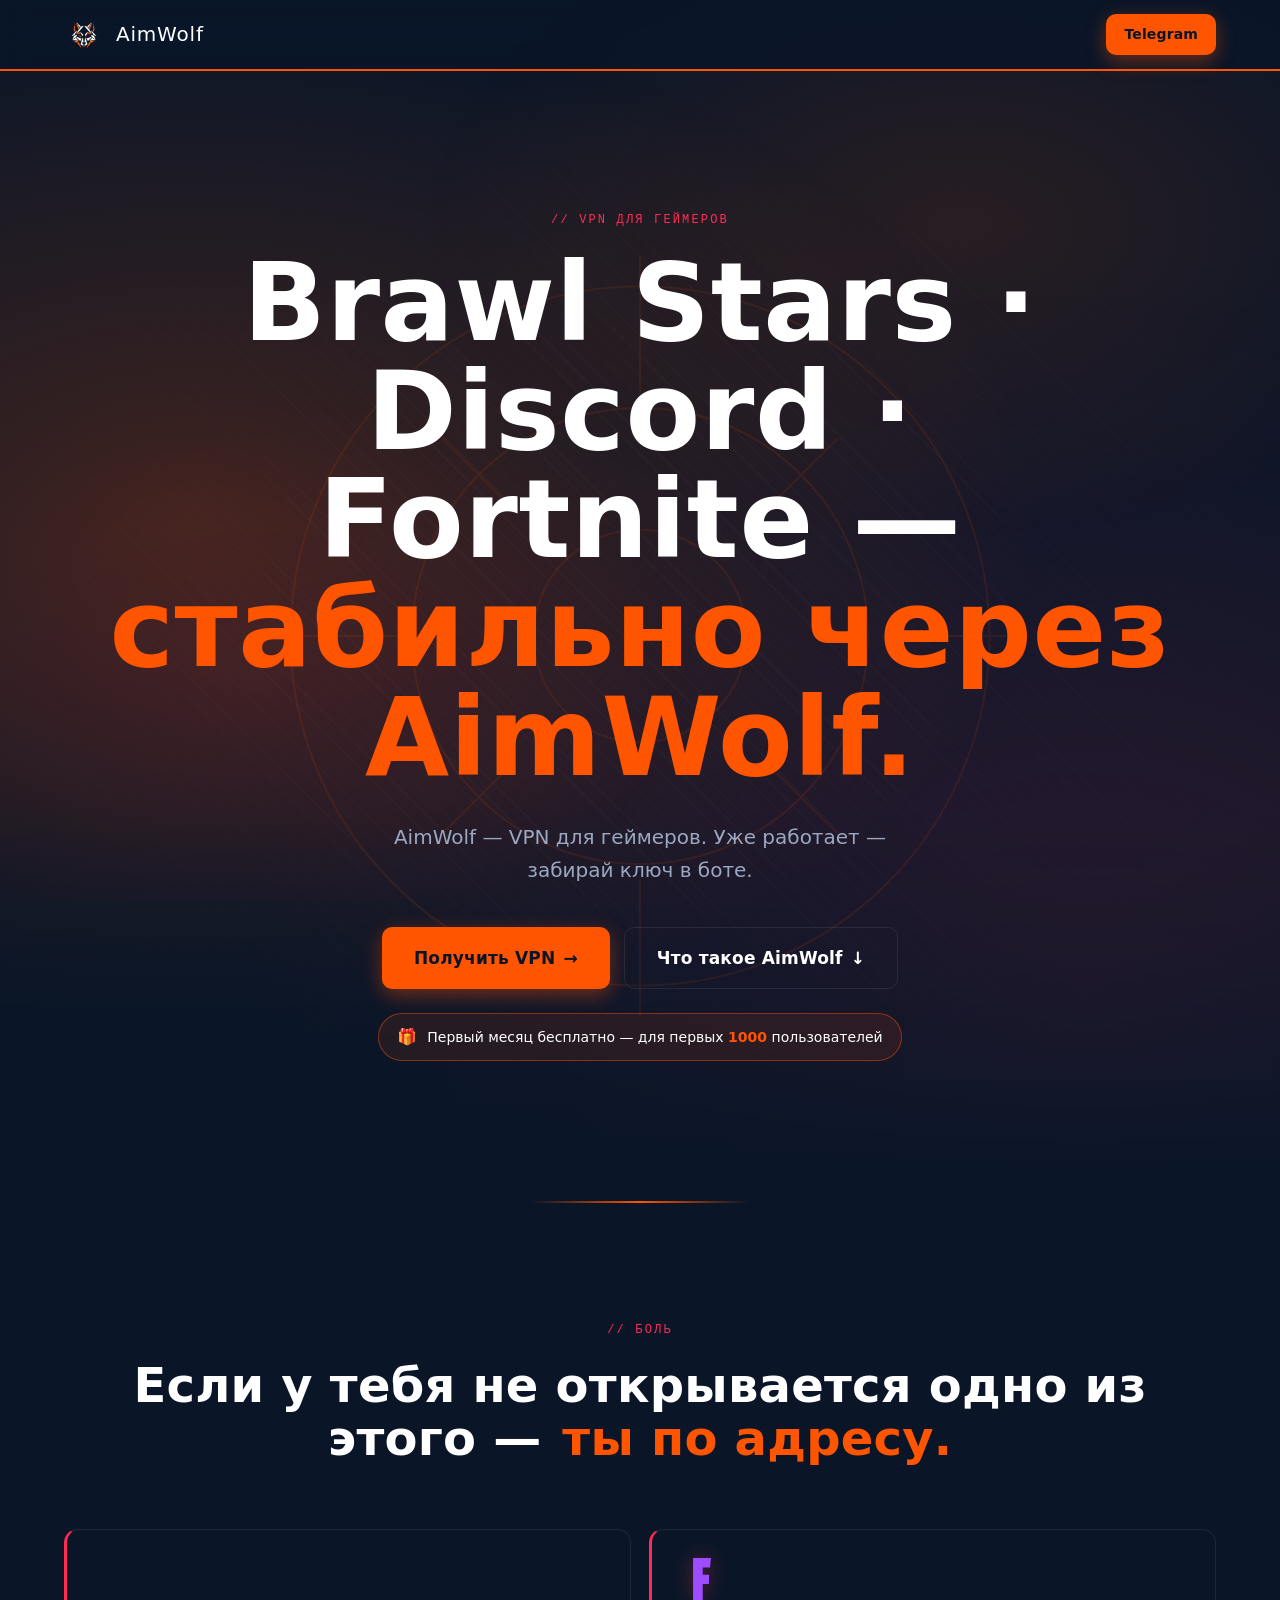
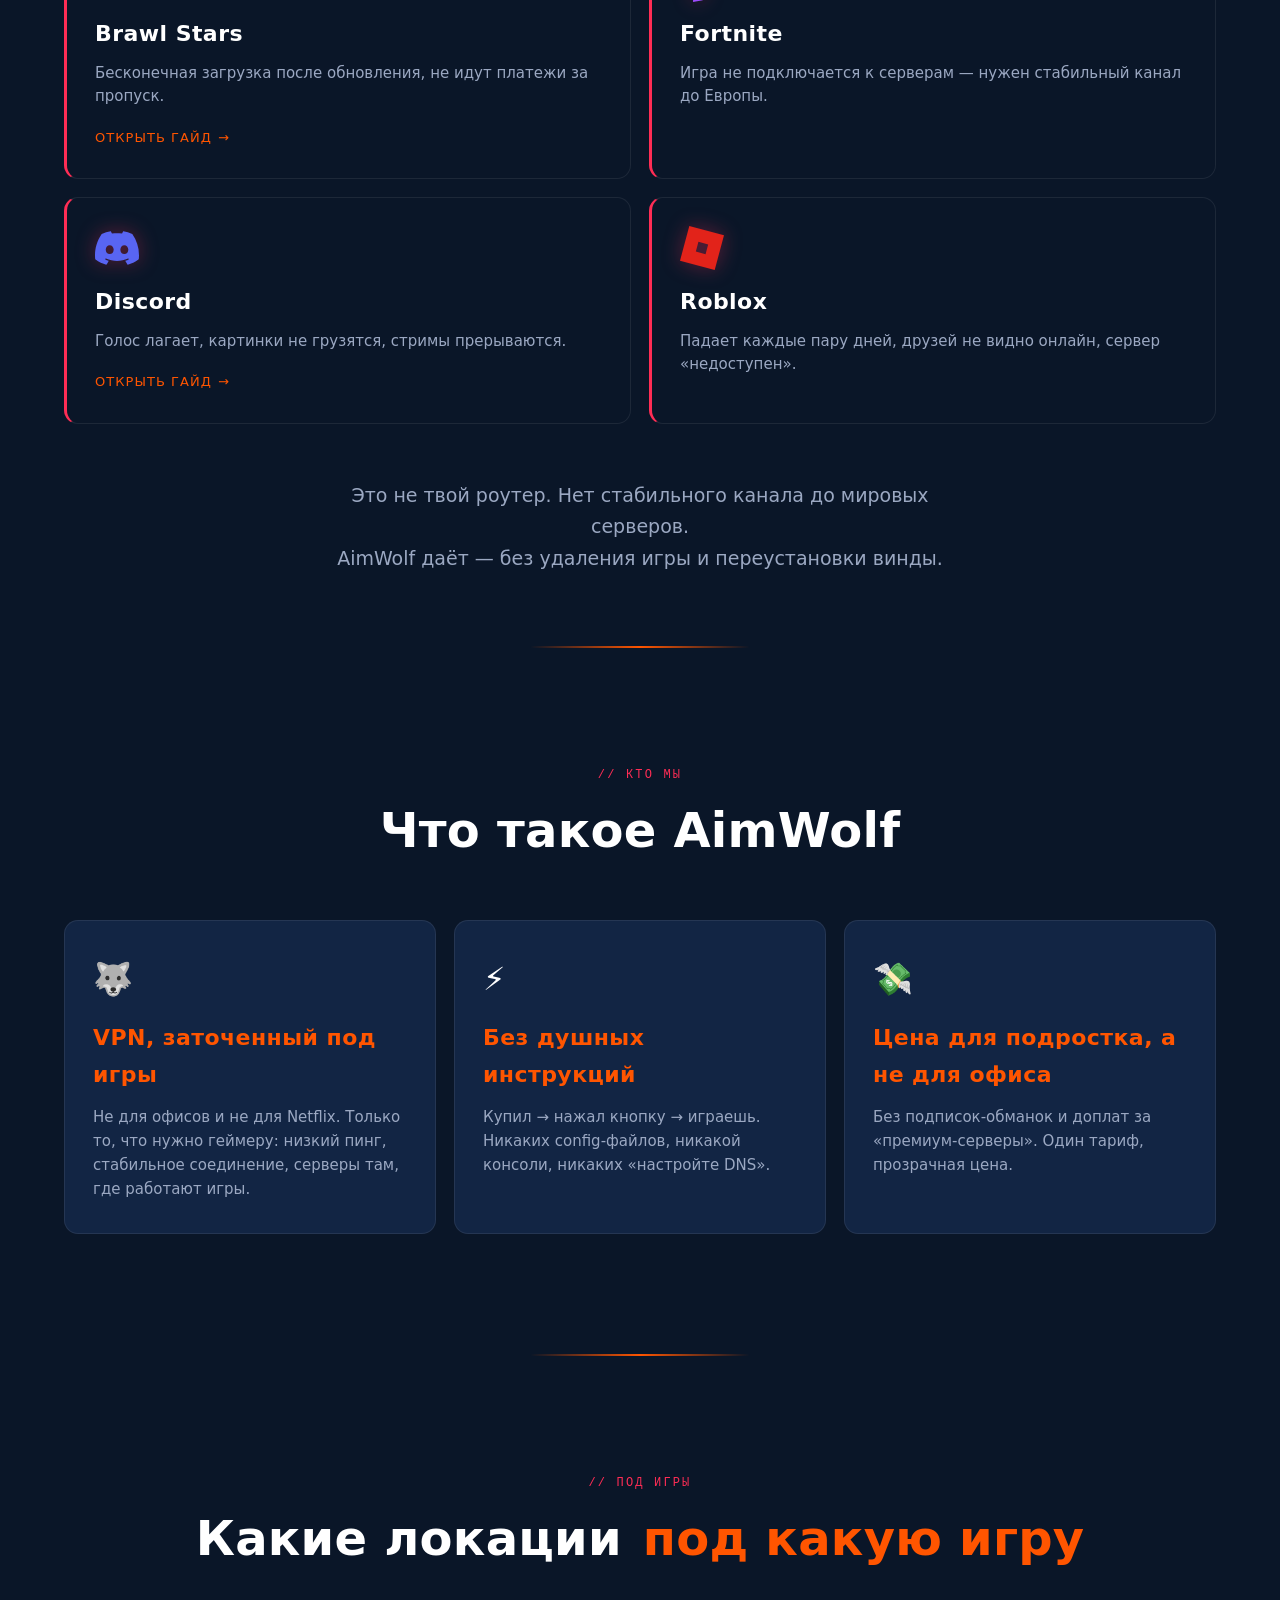
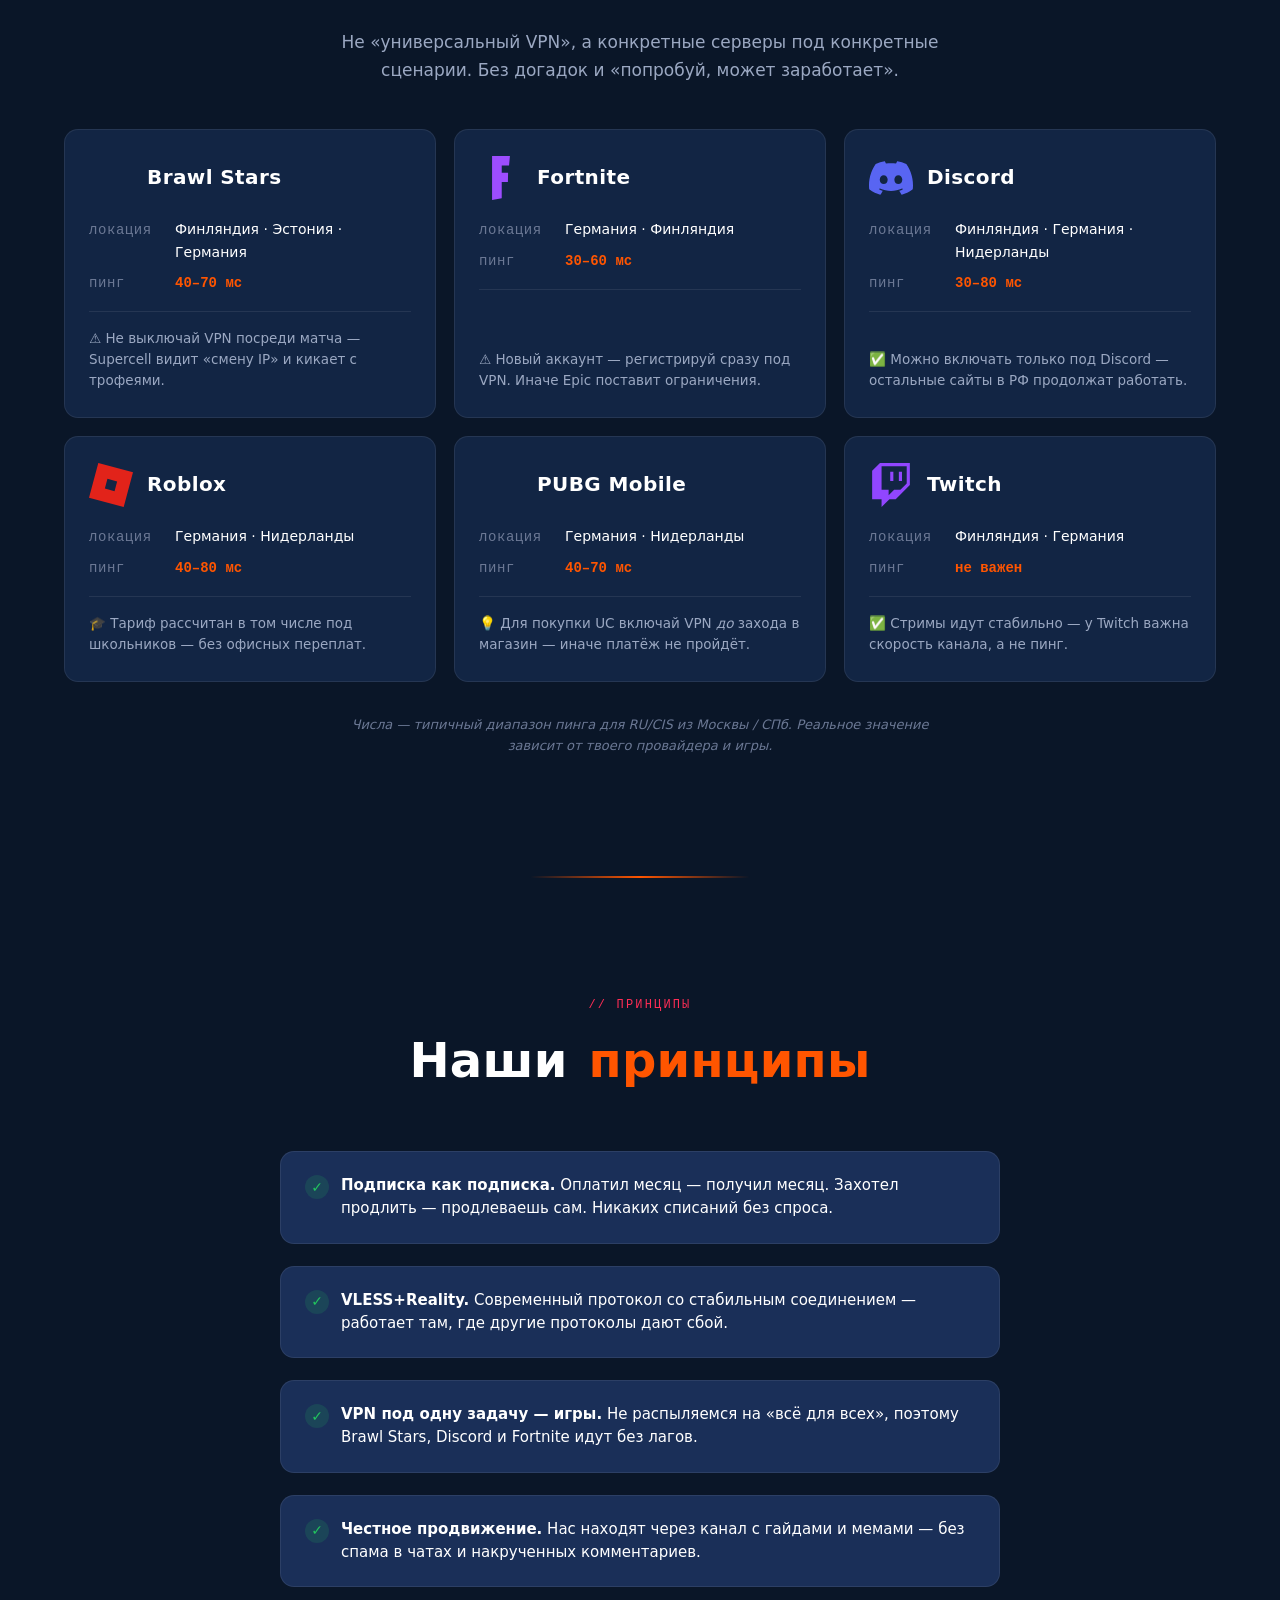
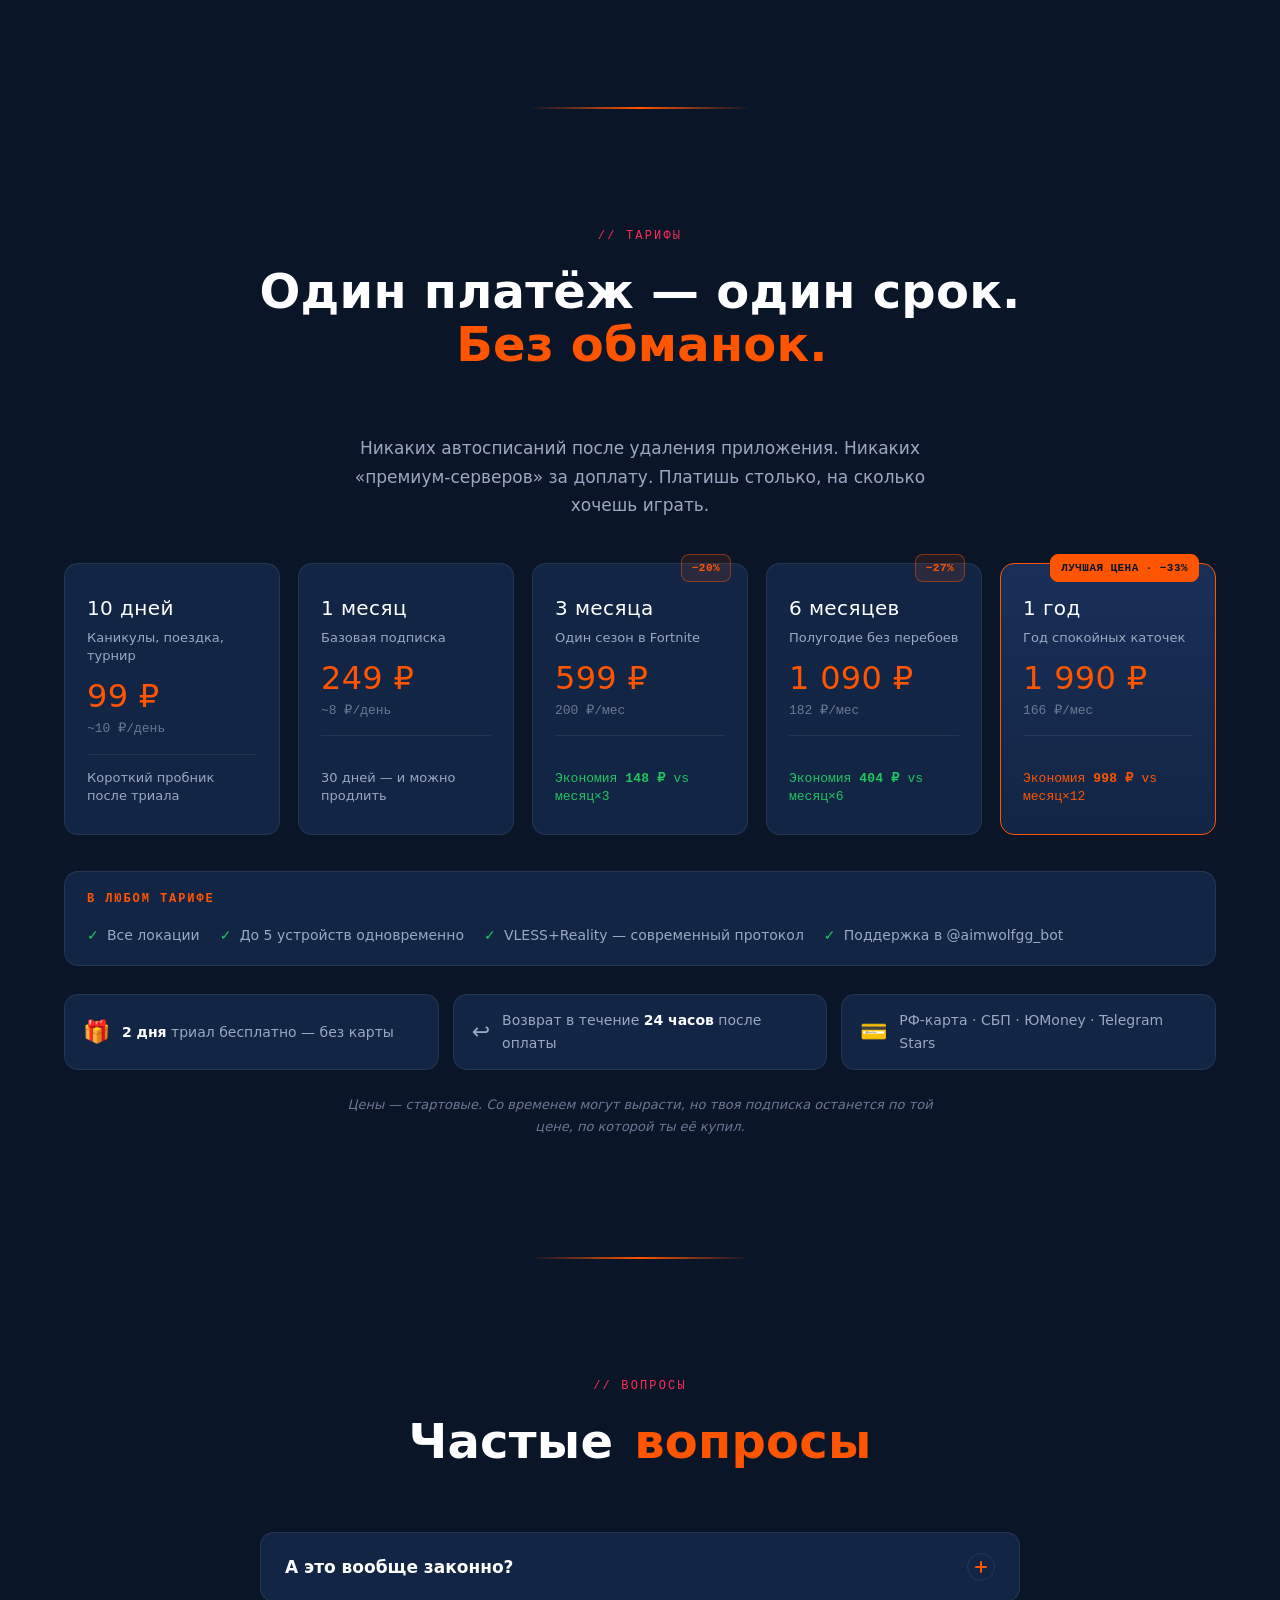
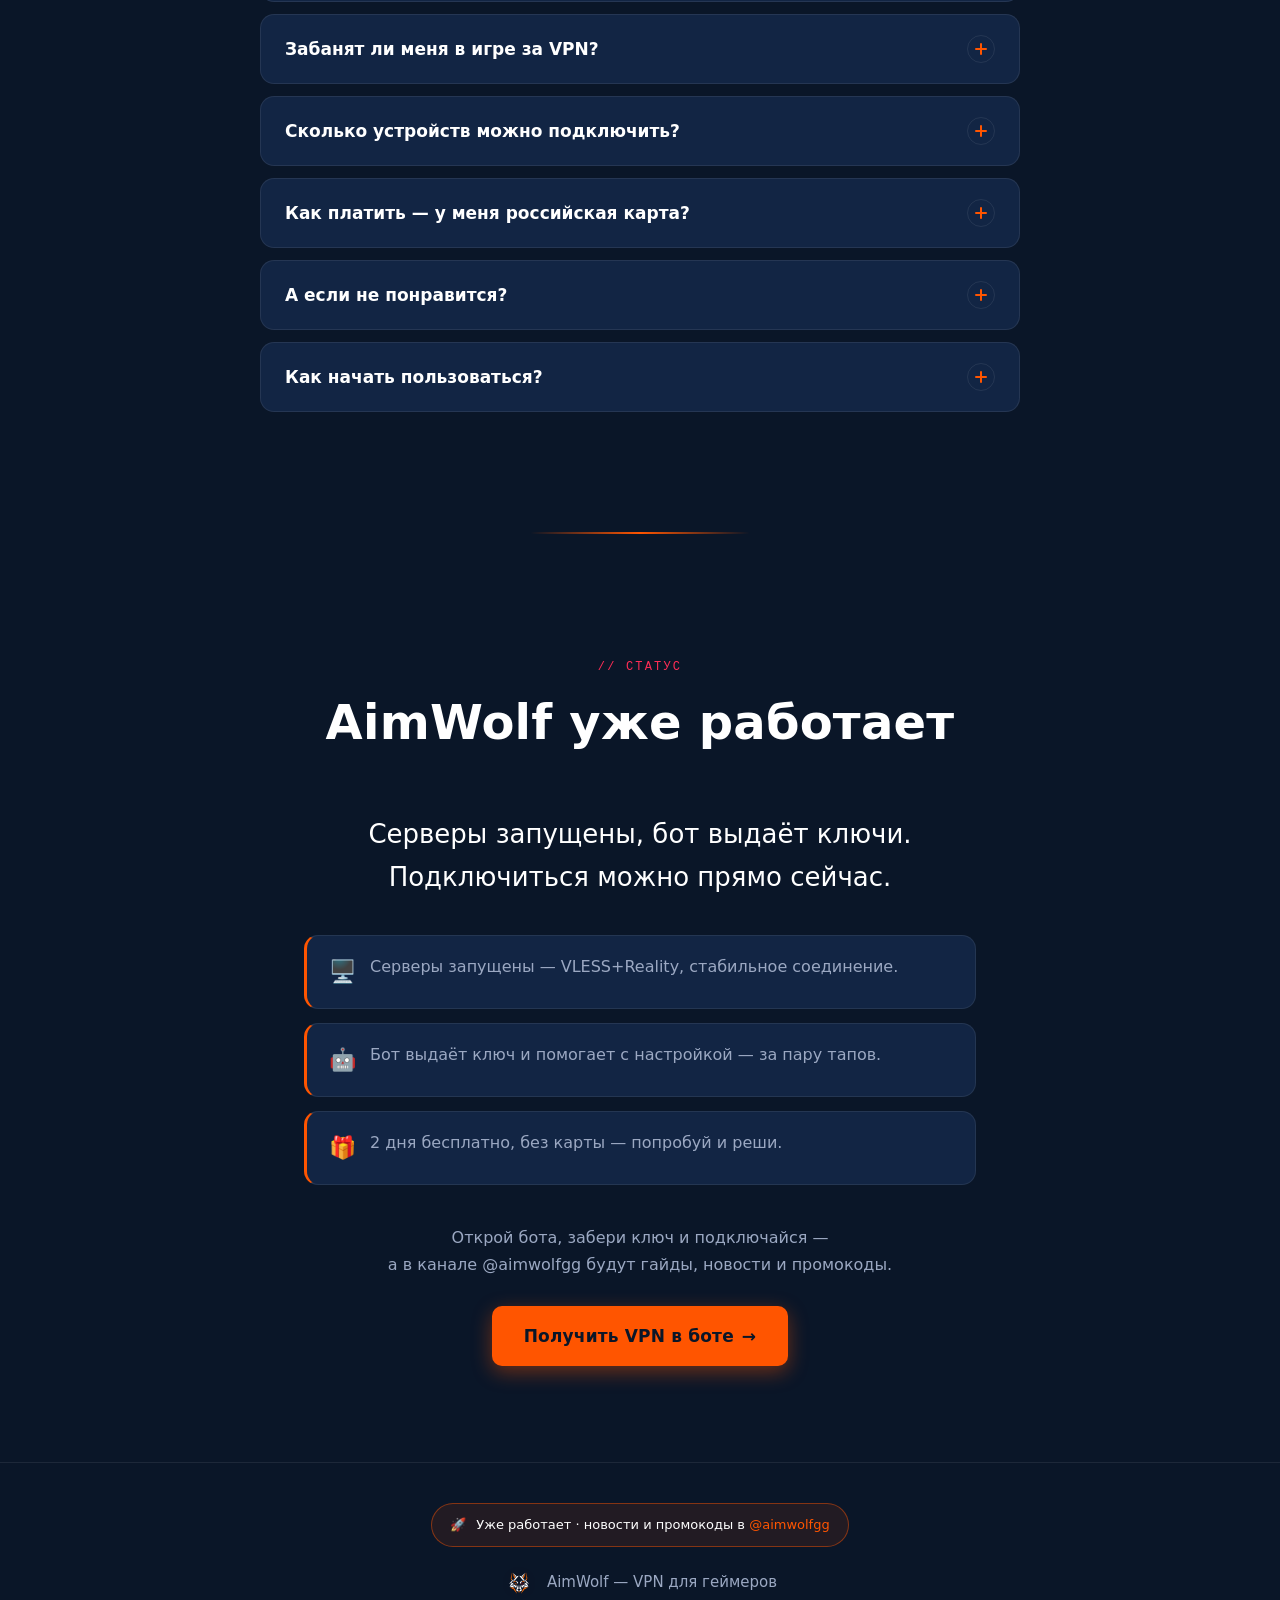
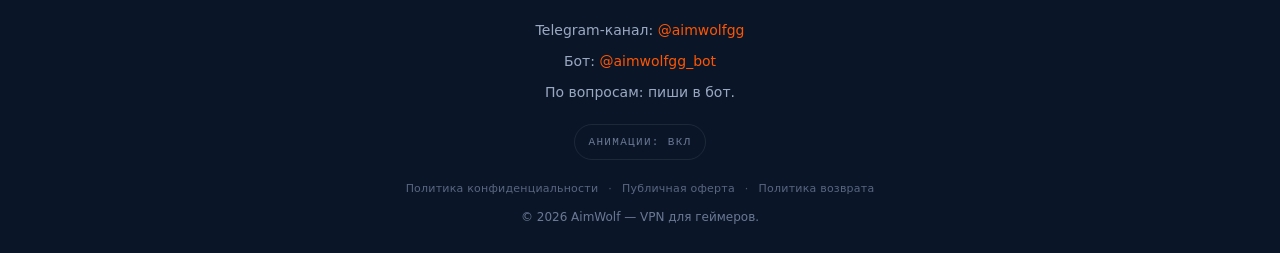
==== commit a871fb5d: "add SEO-страницы Brawl Stars + Discord" ====
--- a/index.html
+++ b/index.html
@@ -14,13 +14,14 @@
   <!-- SEO -->
   <title>AimWolf — VPN для геймеров. Стабильное соединение в Brawl Stars, Discord, Fortnite</title>
   <meta name="description" content="VPN для тех, кто играет. Стабильное соединение в Brawl Stars, Discord, Fortnite, Roblox. Без душных инструкций, без подписок-обманок. 2 дня бесплатно.">
+  <link rel="canonical" href="https://aimwolf.fun/">
 
   <!-- Open Graph -->
   <meta property="og:type" content="website">
   <meta property="og:title" content="AimWolf — VPN для геймеров">
   <meta property="og:description" content="Brawl Stars · Discord · Fortnite — стабильно через AimWolf. VPN для геймеров, 2 дня бесплатно.">
-  <meta property="og:image" content="https://aimwolfgg.github.io/assets/img/og-banner.png">
-  <meta property="og:url" content="https://aimwolfgg.github.io">
+  <meta property="og:image" content="https://aimwolf.fun/assets/img/og-banner.png">
+  <meta property="og:url" content="https://aimwolf.fun/">
   <meta property="og:locale" content="ru_RU">
   <meta name="twitter:card" content="summary_large_image">
 
@@ -110,13 +111,14 @@
         </h2>
 
         <div class="pain__grid">
-          <article class="pain-card">
+          <a href="/brawl-stars/" class="pain-card pain-card--link">
             <img src="assets/img/games/brawlstars.png" alt="Brawl Stars" width="44" height="44" class="pain-card__icon" loading="lazy" decoding="async">
             <h3 class="pain-card__title">Brawl Stars</h3>
             <p class="pain-card__text">
               Бесконечная загрузка после обновления, не идут платежи за пропуск.
             </p>
-          </article>
+            <span class="pain-card__more">Открыть гайд <span class="pain-card__arrow" aria-hidden="true">→</span></span>
+          </a>
 
           <article class="pain-card">
             <img src="assets/img/games/fortnite.svg" alt="Fortnite" width="44" height="44" class="pain-card__icon" loading="lazy" decoding="async">
@@ -126,13 +128,14 @@
             </p>
           </article>
 
-          <article class="pain-card">
+          <a href="/discord/" class="pain-card pain-card--link">
             <img src="assets/img/games/discord.svg" alt="Discord" width="44" height="44" class="pain-card__icon" loading="lazy" decoding="async">
             <h3 class="pain-card__title">Discord</h3>
             <p class="pain-card__text">
               Голос лагает, картинки не грузятся, стримы прерываются.
             </p>
-          </article>
+            <span class="pain-card__more">Открыть гайд <span class="pain-card__arrow" aria-hidden="true">→</span></span>
+          </a>
 
           <article class="pain-card">
             <img src="assets/img/games/roblox.svg" alt="Roblox" width="44" height="44" class="pain-card__icon" loading="lazy" decoding="async">
@@ -522,7 +525,7 @@
             </summary>
             <div class="faq-item__a">
               <p>
-                РФ-карта, СБП, ЮMoney, Telegram Stars — приём оплаты подключаем в ближайшее время. Никаких списаний с иностранных карт «по подписке без согласия». Заплатил месяц — получил месяц.
+                Российская карта, СБП, ЮMoney или Telegram Stars (для тех, у кого нет банковской карты). Никаких списаний «по подписке без согласия» — заплатил месяц, получил месяц.
               </p>
             </div>
           </details>
@@ -638,7 +641,7 @@
       </nav>
 
       <p class="site-footer__legal">
-        © 2026 AimWolf — VPN для геймеров. Приём оплаты подключается; сейчас доступ — по бесплатному триалу в боте.
+        © 2026 AimWolf — VPN для геймеров.
       </p>
     </div>
   </footer>
--- a/assets/css/styles.css
+++ b/assets/css/styles.css
@@ -410,6 +410,31 @@
   font-size: 15px;
   line-height: 1.55;
 }
+/* Карточка-ссылка: отдельный класс для тех, что ведут на гайды.
+   Не подчёркиваем, наследуем цвет, чтобы внутри выглядело как обычная карточка. */
+a.pain-card--link {
+  display: block;
+  text-decoration: none;
+  color: inherit;
+  cursor: pointer;
+}
+.pain-card__more {
+  display: inline-flex;
+  align-items: center;
+  gap: 6px;
+  margin-top: 18px;
+  font-family: var(--font-display);
+  font-size: 13px;
+  letter-spacing: 0.08em;
+  text-transform: uppercase;
+  color: var(--accent);
+  transition: gap var(--transition), color var(--transition);
+}
+.pain-card__arrow {
+  transition: transform var(--transition);
+}
+.pain-card--link:hover .pain-card__more { gap: 10px; }
+.pain-card--link:hover .pain-card__arrow { transform: translateX(4px); }
 .pain__note {
   text-align: center;
   font-size: clamp(16px, 1.6vw, 19px);
